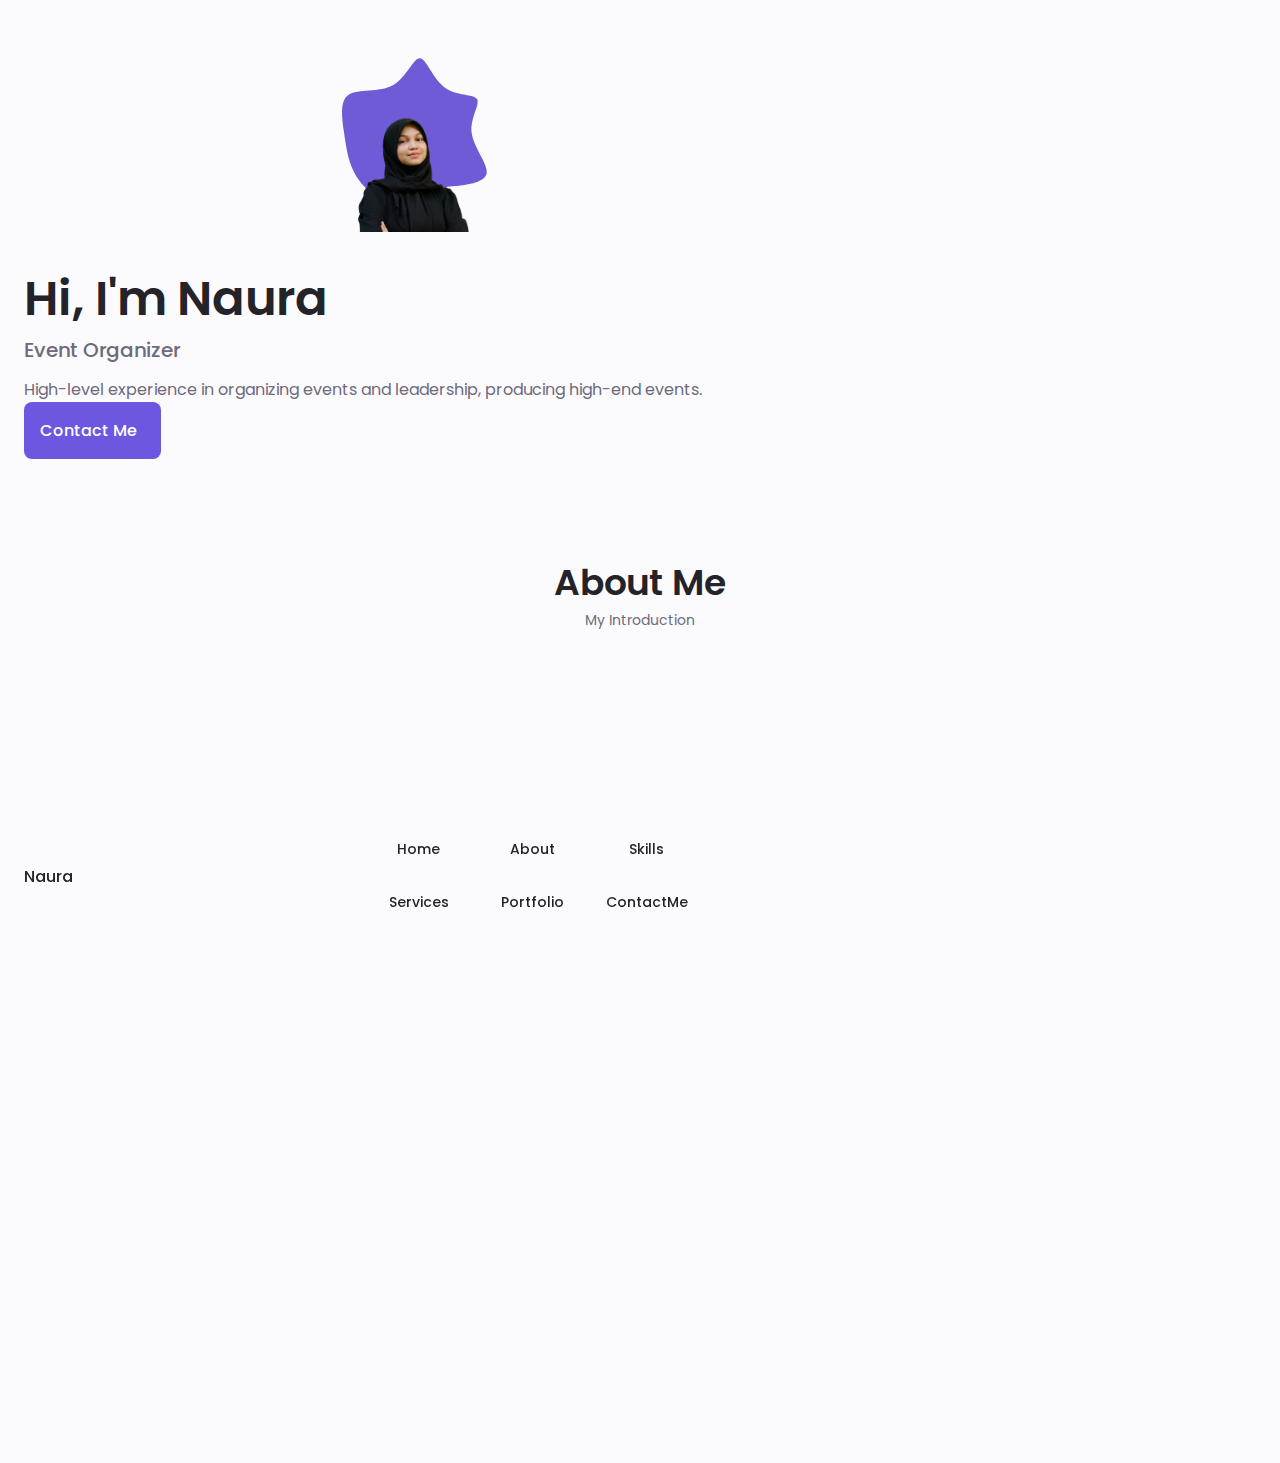
==== index.html @ 46970af8 "gas2" ====
<!DOCTYPE html>
    <html lang="en">
    <head>
        <meta charset="UTF-8">
        <meta name="viewport" content="width=device-width, initial-scale=1.0">

        <!-- ==================== UNICONS ==================== -->
        <link rel="stylesheet" href="https://unicons.iconscout.com/release/v4.0.8/css/line.css">
        
        <!-- ==================== SWIPER CSS ==================== -->
        <link rel="stylesheet" href="css/styles.css">
        
        <!-- ==================== CSS ==================== -->
        <link rel="stylesheet" href="">

        <title>Naura's Portfolio</title>
    </head>
    <body>
        <!-- ==================== HEADER ==================== -->
        <header class="header" id="header">
            <nav class="nav container">
              <a href="#" class="nav__logo">Naura</a>

              <div class="nav__menu" id="nav-menu">
                <ul class="nav__list grid">
                  <li class="nav__item">
                    <a href="#home" class="nav__link">
                      <i class="uil uil-estate nav__icon"></i> Home
                    </a>
                  </li>
                  <li class="nav__item">
                    <a href="#about" class="nav__link">
                      <i class="uil uil-user nav__icon"></i>About
                    </a>
                  </li>
                  <li class="nav__item">
                    <a href="#skills" class="nav__link">
                      <i class="uil uil-file-alt nav__icon"></i> Skills
                    </a>
                  </li>
                  <li class="nav__item">
                    <a href="#services" class="nav__link">
                      <i class="uil uil-briefcase-alt nav__icon"></i> Services
                    </a>
                  </li>
                  <li class="nav__item">
                    <a href="#portfolio" class="nav__link">
                      <i class="uil uil-scenery nav__icon"></i> Portfolio
                    </a>
                  </li>
                  <li class="nav__item">
                    <a href="#contact" class="nav__link">
                      <i class="uil uil-message nav__icon"></i> ContactMe
                    </a>
                  </li>
                </ul>
                <i class="uil uil-times nav__close" id="nav-close"></i>
              </div>

              <div class="nav__btns">
                <div class="nav__toggle" id="nav-toggle">
                  <i class="uil uil-apps"></i>
                </div>
              </div>
            </nav>
        </header>

        <!-- ==================== MAIN ==================== -->
        <main class="main">
            <!-- ==================== HOME ==================== -->
            <section class="home section" id="home">
                <div class="home__container container grid">
                  <div class="home_content grid">
                    <div class="home__social">
                      <a href="https://www.linkedin.com/in/zaizafunnaura/" target="_blank" class="home__social-icon">
                        <i class="uil uil-linkedin"></i>
                      </a>

                      <a href="https://www.instagram.com/zaizafunaura/?hl=en"  target="_blank" class="home__social-icon">
                        <i class="uil uil-instagram"></i>
                      </a>

                      <a href="https://github.com/znaura" target="_blank" class="home__social-icon">
                        <i class="uil uil-github-alt"></i>
                      </a>
                    </div>
                    <div class="home__img">
                      <?xml version="1.0" standalone="no"?>
                      <svg class="home__blob" svg viewBox="0 0 200 200" xmlns="http://www.w3.org/2000/svg">
                        <path fill="#705BD7" d="M24.6,-44.6C36.4,-35.8,53.7,-38.4,57,-32.9C60.4,-27.3,49.8,-13.7,51.7,1.1C53.6,15.8,67.9,31.6,66.7,40.9C65.5,50.1,48.7,52.7,35,54.1C21.3,55.6,10.6,55.9,-1.6,58.7C-13.9,61.5,-27.7,66.7,-39.4,64.1C-51.2,61.5,-60.8,51.1,-66.5,39.1C-72.3,27.1,-74.2,13.5,-76.2,-1.2C-78.2,-15.9,-80.3,-31.7,-71,-37.5C-61.7,-43.3,-40.9,-39.1,-27.1,-46.7C-13.4,-54.4,-6.7,-74,-0.1,-73.7C6.4,-73.4,12.8,-53.3,24.6,-44.6Z" transform="translate(100 100)" />
                        <image class="home__blob-img" x='14' y='-1' xlink:href="img/foto1.png"/>
                      </svg>
                    </div>
                    <div class="home__data">
                      <h1 class="home__title">Hi, I'm Naura</h1>
                      <h3 class="home__subtitle">Event Organizer</h3>
                      <p class="home__description">High-level experience in organizing events and leadership, producing high-end events.</p>
                      <a href="#contact" class="button button--flex">
                        Contact  Me<i class="uil uil-message button__icon"></i>
                      </a>
                    </div>
                  </div>
                  <div class="home__scroll">
                    <a href="#about" class="home__scroll-button button--flex">
                      <i class="uil uil-mouse-alt home__scroll-mouse"></i>
                      <span class="home__scroll-name"> Scroll down</span>
                      <i class="uil uil-arrow-down home__scroll-arrow"></i>
                    </a>
                  </div>
                </div>
            </section>

            <!-- ==================== ABOUT ==================== -->
            <section class="about section" id="about">
                <h2 class="section__title"> About Me</h2>
                <span class="section__subtitle"> My Introduction</span>

                <div class="about__container container grid"></div>
            </section>

            <!-- ==================== SKILLS ==================== -->
            <section class="skills section" id="skills">

            </section>

            <!-- ==================== QUALIFICATION ==================== -->
            <section class="qualification section">

            </section>

            <!-- ==================== SERVICES ==================== -->
            <section class="services section" id="services">
                
            </section>

            <!-- ==================== PORTFOLIO ==================== -->
            <section class="portfolio section" id="portfolio">
                
            </section>

            <!-- ==================== PROJECT IN MIND ==================== -->
            <section class="project section">

            </section>

            <!-- ==================== TESTIMONIAL ==================== -->
            <section class="testimonial section">
                
            </section>

            <!-- ==================== CONTACT ME ==================== -->
            <section class="contact section" id="contact">

            </section>
        </main>

        <!-- ==================== FOOTER ==================== -->
        <footer class="footer">
         
        </footer>
        
        <!-- ==================== SCROLL TOP ==================== -->
        

        <!-- ==================== SWIPER JS ==================== -->
        <script src=""></script>

        <!-- ==================== MAIN JS ==================== -->
        <script src="js/main.js"></script>
    </body>
</html>
---- css/styles.css ----
/*==================== GOOGLE FONTS ====================*/
@import url("https://fonts.googleapis.com/css2?family=Poppins:wght@400;500;600&display=swap");

/*==================== VARIABLES CSS ====================*/
:root {
    --header-height: 3rem;

    /*========== Colors ==========*/
    /* Change favorite color */
    --hue-color: 250; /*Purple 250 - Green 142 - Blue 230 - Pink 340*/

    /* HSL color mode */
    --first-color: hsl(var(--hue-color), 69%, 61%);
    --first-color-second: hsl(var(--hue-color), 69%, 61%);
    --first-color-alt: hsl(var(--hue-color), 57%, 53%);
    --first-color-lighter: hsl(var(--hue-color), 92%, 85%);
    --title-color: hsl(var(--hue-color), 8%, 15%);
    --text-color: hsl(var(--hue-color), 8%, 45%);
    --text-color-light: hsl(var(--hue-color), 8%, 65%);
    --input-color: hsl(var(--hue-color), 70%, 96%);
    --body-color: hsl(var(--hue-color), 60%, 99%);
    --container-color: #fff;
    --scroll-bar-color: hsl(var(--hue-color), 12%, 90%);
    --scroll-thumb-color: hsl(var(--hue-color), 12%, 80%);

    /*========== Font and typography ==========*/
    --body-font: 'Poppins', sans-serif;

    /* .5rem = 8px, 1rem = 16px, 1.5rem = 24px ... */
    --big-font-size: 2rem;
    --h1-font-size: 1.5rem;
    --h2-font-size: 1.25rem;
    --h3-font-size: 1.125rem;
    --normal-font-size: .938rem;
    --small-font-size: .813rem;
    --smaller-font-size: .75rem;

    /*========== Font weight ==========*/
    --font-medium: 500;
    --font-semi-bold: 600;

    /*========== Margenes Bottom ==========*/
    /* .25rem = 4px, .5rem = 8px, .75rem = 12px ... */
    --mb-0-25: .25rem;
    --mb-0-5: .5rem;
    --mb-0-75: .75rem;
    --mb-1: 1rem;
    --mb-1-5: 1.5rem;
    --mb-2: 2rem;
    --mb-2-5: 2.5rem;
    --mb-3: 3rem;

    /*========== z index ==========*/
    --z-tooltip: 10;
    --z-fixed: 100;
    --z-modal: 1000;
}

/* Font size for large devices */
@media screen and (min-width: 968px) {
    :root {
        --big-font-size: 3rem;
        --h1-font-size: 2.25rem;
        --h2-font-size: 1.5rem;
        --h3-font-size: 1.25rem;
        --normal-font-size: 1rem;
        --small-font-size: .875rem;
        --smaller-font-size: .813rem;
    }
}

/*========== Variables Dark theme ==========*/


/*========== Button Dark/Light ==========*/


/*==================== BASE ====================*/
* {
  box-sizing: border-box;
  padding: 0;
  margin: 0;
}

html {
  scroll-behavior: smooth;
}

body {
  margin: 0 0 var(--header-height) 0;
  font-family: var(--body-font);
  font-size: var(--normal-font-size);
  background-color: var(--body-color);
  color: var(--text-color);
}

h1, h2, h3, h4 {
  color: var(--title-color);
  font-weight: var(--font-semi-bold);
}

ul {
  list-style: none;
}

a {
  text-decoration: none;
}

img {
  max-width: 100%;
  height: auto;
}

/*==================== REUSABLE CSS CLASSES ====================*/
.section {
  padding: 2rem 0 4rem;
}

.section__title {
  font-size: var(--h1-font-size);
}

.section__subtitle {
  display: block;
  font-size: var(--small-font-size);
  margin-bottom: var(--mb-3);
}

.section__title, 
.section__subtitle {
  text-align: center;
}

/*==================== LAYOUT ====================*/
.container {
  max-width: 768px;
  margin-left: var(--mb-1-5);
  margin-right: var(--mb-1-5);
}

.grid {
  display: grid;
  gap: 1.5rem;
}

.header {
  width: 100%;
  position: fixed;
  bottom: 0;
  left: 0;
  z-index: var(--z-fixed);
  background-color: var(--body-color);
}

/*==================== NAV ====================*/
.nav{
    max-width: 968px;
    height: var(--header-height);
    display: flex;
    justify-content: space-between;
    align-items: center;
}

.nav__logo,
.nav__toggle{
    color: var(--title-color);
    font-weight: var(--font-medium);
}

.nav__logo:hover{
    color: var(--first-color);
}

.nav__toggle{
    font-size: 1.1rem;
    cursor: pointer
}

.nav__toggle:hover{
    color: var(--first-color);
}

@media screen and (max-width: 767px) {
    .nav__menu{
        position: fixed;
        bottom: -100%;
        left: 0;
        width: 100%;
        background-color: var(--body-color);
        padding: 2rem 1.5rem 4rem;
        box-shadow: 0 -1px 4px rgba(0,0,0,.15);
        border-radius: 1.5rem 1.5rem 0 0;
        transition: .3s;
    }
}

.nav__list{
    grid-template-columns: repeat(3,1fr);
    gap: 2rem;
}

.nav__link{
    display: flex;
    flex-direction: column;
    align-items: center;
    font-size: var(--small-font-size);
    color: var(--title-color);
    font-weight: var(--font-medium);
}

.nav__link:hover{
    color:var(--first-color);
}

.nav__icon{
    font-size: 1.2rem;
}

.nav__close{
    position: absolute;
    right: 1.3rem;
    bottom: .5rem;
    font-size: 1.5rem;
    cursor: pointer;
    color: var(--first-color);
}

.nav__close:hover{
    color: var(--first-color-alt);
}

/* show menu */
.show-menu{
    bottom: 0;
}

/* Active link */


/* Change background header */


/*==================== HOME ====================*/
.home__container{
    gap: 1rem;
}

.home__content{
    grid-template-columns: .5fr 3fr;
    padding-top: 3.5rem;
    align-items: center;
}

.home__social{
    display: grid;
    grid-template-columns: max-content;
    row-gap: 1rem ;
}

.home__social:hover{
    color: var(--first-color-alt);
}

.home__blob{
    width: 200px;
    fill: var(--first-color);
}

.home__blob-img{
    width: 170px;
}

.home__data{
    grid-column: 1/3;
}

.home__title{
    font-size: var(--big-font-size);
}

.home__subtitle{
    font-size: var(--h3-font-size);
    color: var(--text-color);
    font-weight: var(--font-medium);
    margin-bottom: var(--mb-0-75);
}

.home_descriprion{
    margin-bottom:var(--mb-2)
}

.home__scroll{
    display: none;
}

.home__scroll-button{
    color: var(--first-color);
    transition: .3s;
}

.home__scroll-button:hover{
    transform: translateY(0.25rem);
}

.home__scroll-mouse{
    font-size: 2rem;
}

.home__scroll-name{
    font-size: var(--small-font-size);
    color: var(--title-color);
    font-weight: var(--font-medium);
    margin-right: var(--mb-0-25);
}

.home_scroll-arrow{
    font-size: 1.25rem;
}

/*==================== BUTTONS ====================*/
.button{
    display: inline-block;
    background-color: var(--first-color);
    color:#fff;
    padding: 1rem;
    border-radius: .5rem;
    font-weight: var(--font-medium);
}

.button:hover{
    background-color: var(--first-color-alt);
}

.button__icon{
    font-size: 1.25rem;
    margin-left: var(--mb-0-5);
    transition: 3s;
}

.button--flex{
    display: inline-flex;
    align-items: center;
}

/*==================== ABOUT ====================*/


/*==================== SKILLS ====================*/


/*==================== QUALIFICATION ====================*/


/*==================== SERVICES ====================*/


/* Active Modal */


/*==================== PORTFOLIO ====================*/


/*==================== PROJECT IN MIND ====================*/


/*==================== TESTIMONIAL ====================*/


/*==================== CONTACT ME ====================*/


/*==================== FOOTER ====================*/


/*========== SCROLL UP ==========*/


/* Show scroll */


/*========== SCROLL BAR ==========*/


/*==================== MEDIA QUERIES ====================*/
/* For small devices */


/* For medium devices */


/* For large devices */
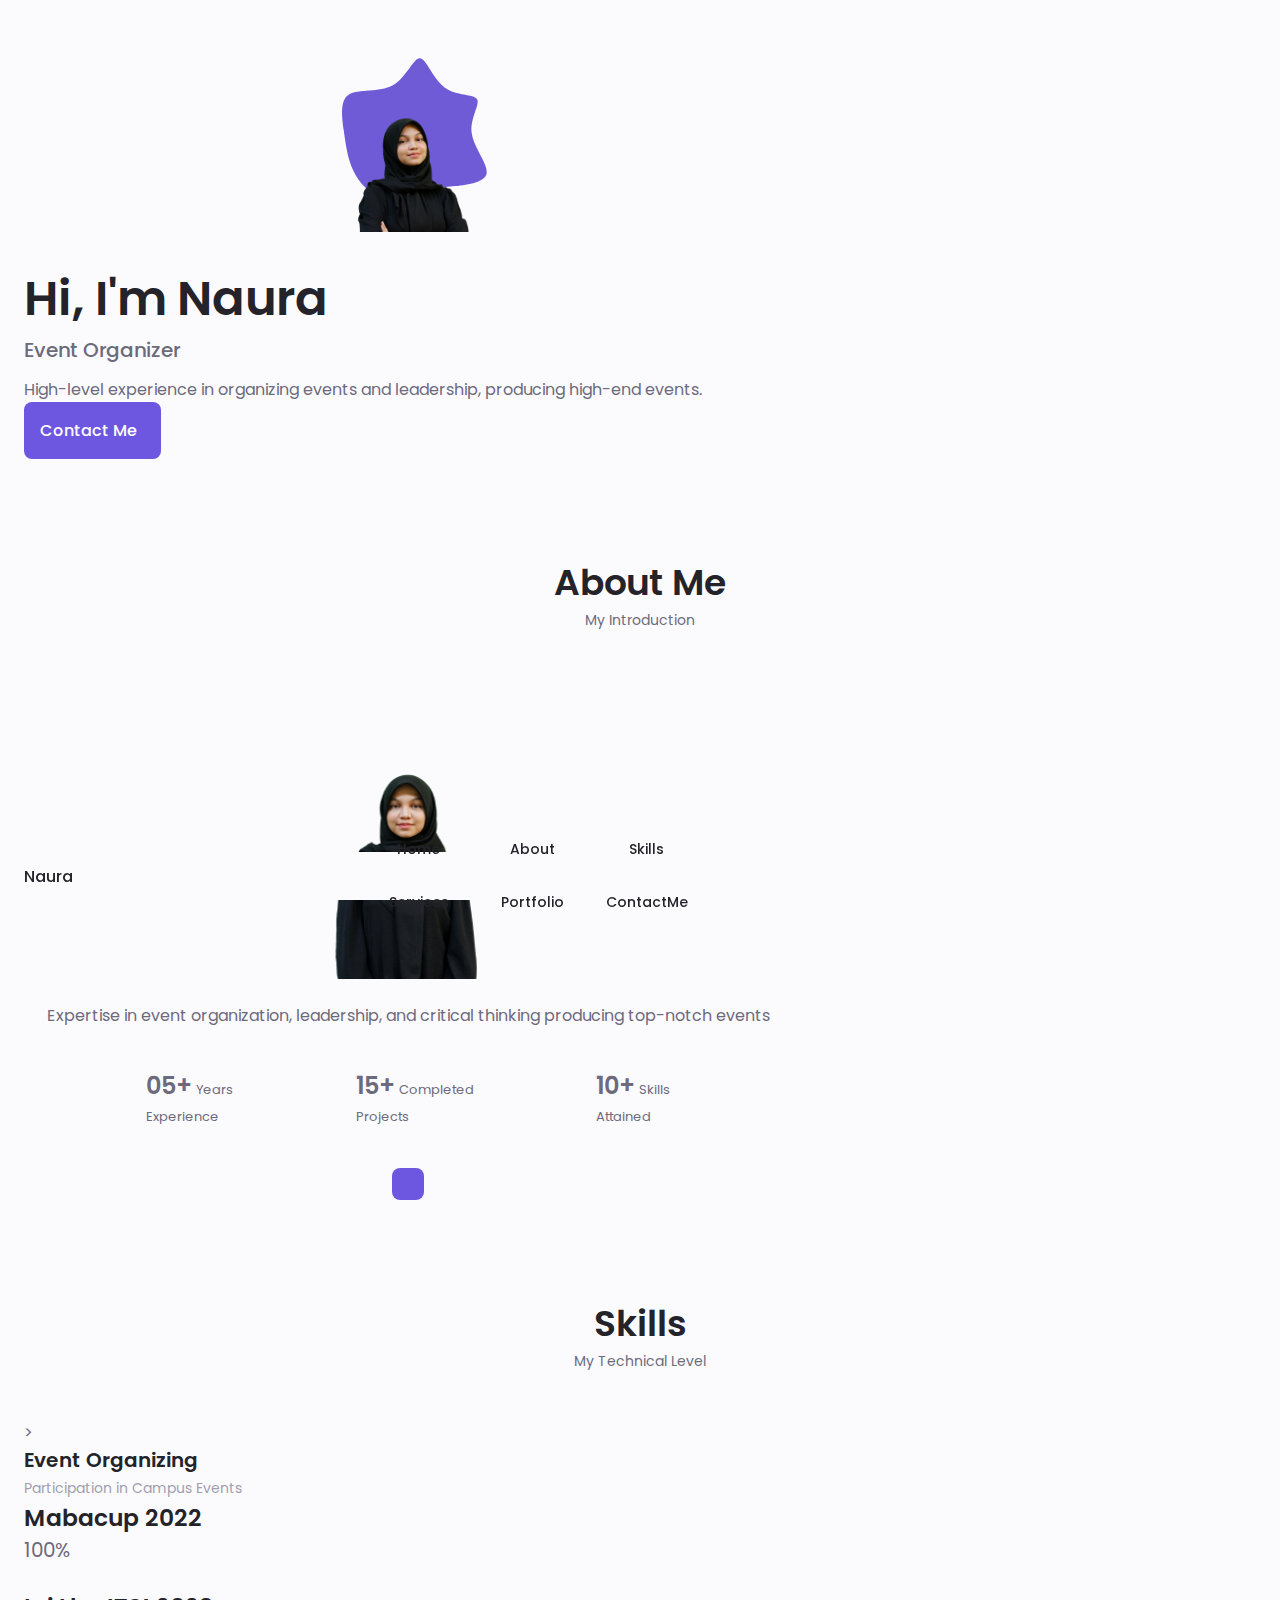
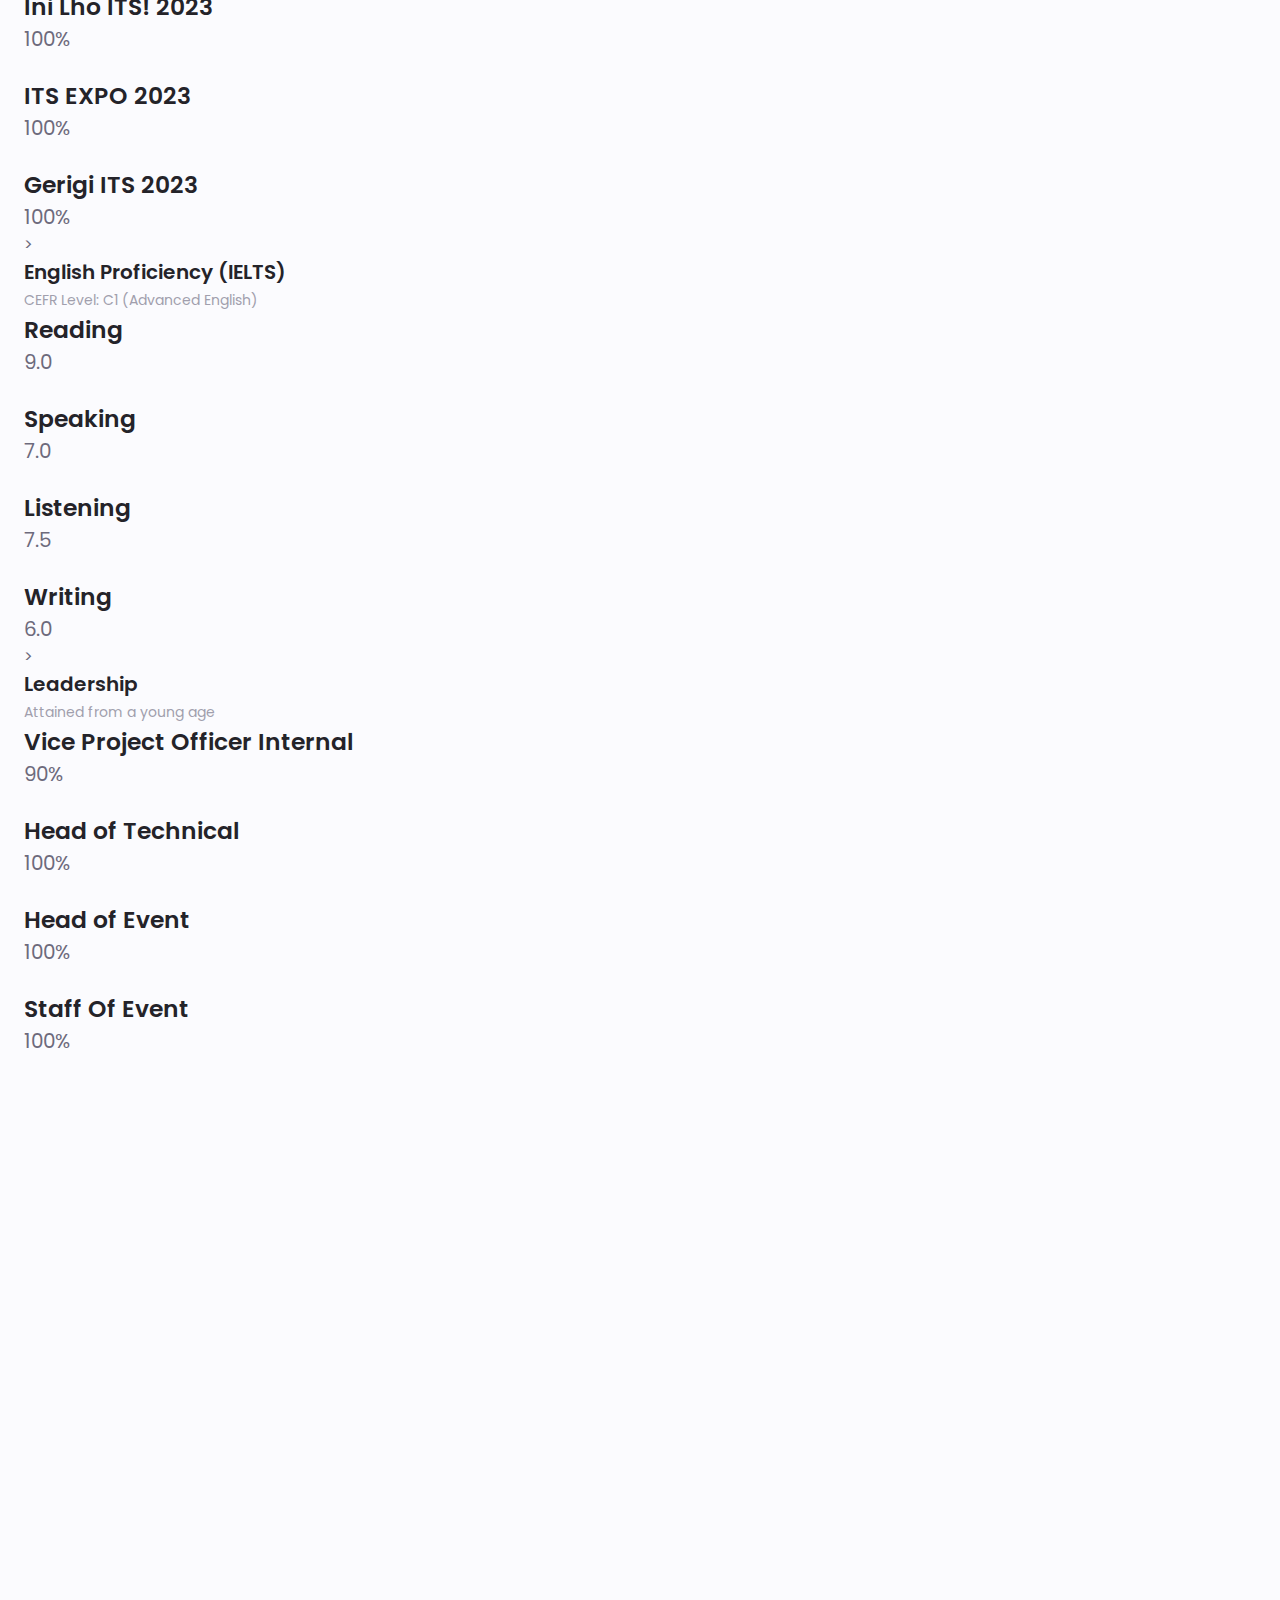
==== commit c4487dd1: "gass3" ====
--- a/index.html
+++ b/index.html
@@ -115,14 +115,173 @@
                 <h2 class="section__title"> About Me</h2>
                 <span class="section__subtitle"> My Introduction</span>
 
-                <div class="about__container container grid"></div>
-            </section>
-
+                <div class="about__container container grid">
+                  <img src="img/foto2.png" alt="" class="about__img">
+
+                  <div class="about__data">
+                    <p class="about__description">Expertise in event organization, leadership, and critical thinking producing top-notch events</p>
+
+                    <div class="about__info">
+                      <div>
+                        <span class="about__info-title">05+</span>
+                        <span class="about__info-name">Years <br> Experience </span>
+                      </div>
+                      <div>
+                        <span class="about__info-title">15+</span>
+                        <span class="about__info-name">Completed <br> Projects </span>
+                      </div>
+                      <div>
+                        <span class="about__info-title">10+</span>
+                        <span class="about__info-name">Skills <br> Attained </span>
+                      </div>
+                    </div>
+                    <div class="about__buttons ">
+                      <a download="" href="pdf/cv.pdf" class="button button--flex">
+                        <i class="uil uil-download-alt"></i>
+                      </a>
+                    </div>
+                  </div>
+                </div>
+            </section>
             <!-- ==================== SKILLS ==================== -->
             <section class="skills section" id="skills">
-
-            </section>
-
+              <h2 class="section__title">Skills</h2>
+              <span class="section__subtitle">My Technical Level</span>
+
+              <div class="skills_container container grid">
+                <div>
+                  <!--skil 1-->>
+                  <div class="skills_content">
+                    <div class="Skills__header">
+                      <i class="uil uil-brackets-curly skills__icon"></i>
+
+                      <div>
+                        <h1 class="skills__title">Event Organizing</h1>
+                        <span class="skills__subtitle">Participation in Campus Events</span>
+                      </div>
+
+                      <i class="uil uil-angle-down skills__arrow"></i>
+                    </div>
+
+                    <div class="skills__list grid">
+                      <div class="skills__data">
+                        <div class="skills__title">
+                          <h3 class="skills__name">Mabacup 2022</h3>
+                          <span class="skills__number">100%</span>
+                        </div>
+                      </div>
+
+                      <div class="skills__data">
+                        <div class="skills__title">
+                          <h3 class="skills__name">Ini Lho ITS! 2023</h3>
+                          <span class="skills__number">100%</span>
+                        </div>
+                      </div>
+
+                      <div class="skills__data">
+                        <div class="skills__title">
+                          <h3 class="skills__name">ITS EXPO 2023</h3>
+                          <span class="skills__number">100%</span>
+                        </div>
+                      </div>
+
+                      <div class="skills__data">
+                        <div class="skills__title">
+                          <h3 class="skills__name">Gerigi ITS 2023</h3>
+                          <span class="skills__number">100%</span>
+                        </div>
+                      </div>
+                    </div>
+                  </div>
+                  <!--skil 2-->>
+                  <div class="skills_content">
+                    <div class="Skills__header">
+                      <i class="uil uil-english-to-chinese"></i>
+
+                      <div>
+                        <h1 class="skills__title">English Proficiency (IELTS)</h1>
+                        <span class="skills__subtitle">CEFR Level: C1 (Advanced English)</span>
+                      </div>
+
+                      <i class="uil uil-angle-down skills__arrow"></i>
+                    </div>
+
+                    <div class="skills__list grid">
+                      <div class="skills__data">
+                        <div class="skills__title">
+                          <h3 class="skills__name">Reading</h3>
+                          <span class="skills__number">9.0</span>
+                        </div>
+                      </div>
+
+                      <div class="skills__data">
+                        <div class="skills__title">
+                          <h3 class="skills__name">Speaking</h3>
+                          <span class="skills__number">7.0</span>
+                        </div>
+                      </div>
+
+                      <div class="skills__data">
+                        <div class="skills__title">
+                          <h3 class="skills__name">Listening</h3>
+                          <span class="skills__number">7.5</span>
+                        </div>
+                      </div>
+
+                      <div class="skills__data">
+                        <div class="skills__title">
+                          <h3 class="skills__name">Writing</h3>
+                          <span class="skills__number">6.0</span>
+                        </div>
+                      </div>
+                    </div>
+                  </div>
+                  <!--skil 3-->>
+                  <div class="skills_content">
+                    <div class="Skills__header">
+                      <i class="uil uil-user-nurse"></i>
+
+                      <div>
+                        <h1 class="skills__title">Leadership</h1>
+                        <span class="skills__subtitle">Attained from a young age</span>
+                      </div>
+
+                      <i class="uil uil-angle-down skills__arrow"></i>
+                    </div>
+
+                    <div class="skills__list grid">
+                      <div class="skills__data">
+                        <div class="skills__title">
+                          <h3 class="skills__name">Vice Project Officer Internal</h3>
+                          <span class="skills__number">90%</span>
+                        </div>
+                      </div>
+
+                      <div class="skills__data">
+                        <div class="skills__title">
+                          <h3 class="skills__name">Head of Technical</h3>
+                          <span class="skills__number">100%</span>
+                        </div>
+                      </div>
+
+                      <div class="skills__data">
+                        <div class="skills__title">
+                          <h3 class="skills__name">Head of  Event</h3>
+                          <span class="skills__number">100%</span>
+                        </div>
+                      </div>
+
+                      <div class="skills__data">
+                        <div class="skills__title">
+                          <h3 class="skills__name">Staff Of Event</h3>
+                          <span class="skills__number">100%</span>
+                        </div>
+                      </div>
+                    </div>
+                  </div>
+                </div>
+              </div>
+            </section>
             <!-- ==================== QUALIFICATION ==================== -->
             <section class="qualification section">
 
--- a/css/styles.css
+++ b/css/styles.css
@@ -342,12 +342,75 @@
     display: inline-flex;
     align-items: center;
 }
-
 /*==================== ABOUT ====================*/
-
+.about__img{
+    width: 200px;
+    border-radius: .5rem;
+    justify-self: center;
+    align-self: center;
+}
+
+.about__description{
+    text-align: center;
+    margin-bottom: var(--mb-2-5)
+}
+
+.about__info{
+    display: flex;
+    justify-content: space-evenly;
+    margin-bottom: var(--mb-2-5);
+}
+
+.about__info-title{
+    font-size: var(--h2-font-size);
+    font-weight: var(--font-semi-bold);
+}
+
+.about__info-name{
+    font-size: var(--smaller-font-size);
+}
+
+.about__info-title,
+.about__info-name{
+    display: blok;
+    text-align: center;
+}
+
+.about__buttons{
+    display: flex;
+    justify-content: center;
+}
 
 /*==================== SKILLS ====================*/
-
+.skills__container{
+    row-gap: 0;
+}
+
+.skills__header{
+    display: flex;
+    align-items: center;
+    margin-bottom: var(--mb-2-5);
+    cursor: pointer;
+}
+
+.skills__icon,
+.skills__arrow{
+    font-size: 2rem;
+    color: var(--first-color);
+}
+
+.skills_icon{
+    margin-right: var(--mb-0-75);
+}
+
+.skills__title{
+    font-size: var(--h3-font-size);
+}
+
+.skills__subtitle{
+    font-size: var(--small-font-size);
+    color: var(--text-color-light);
+}
 
 /*==================== QUALIFICATION ====================*/
 
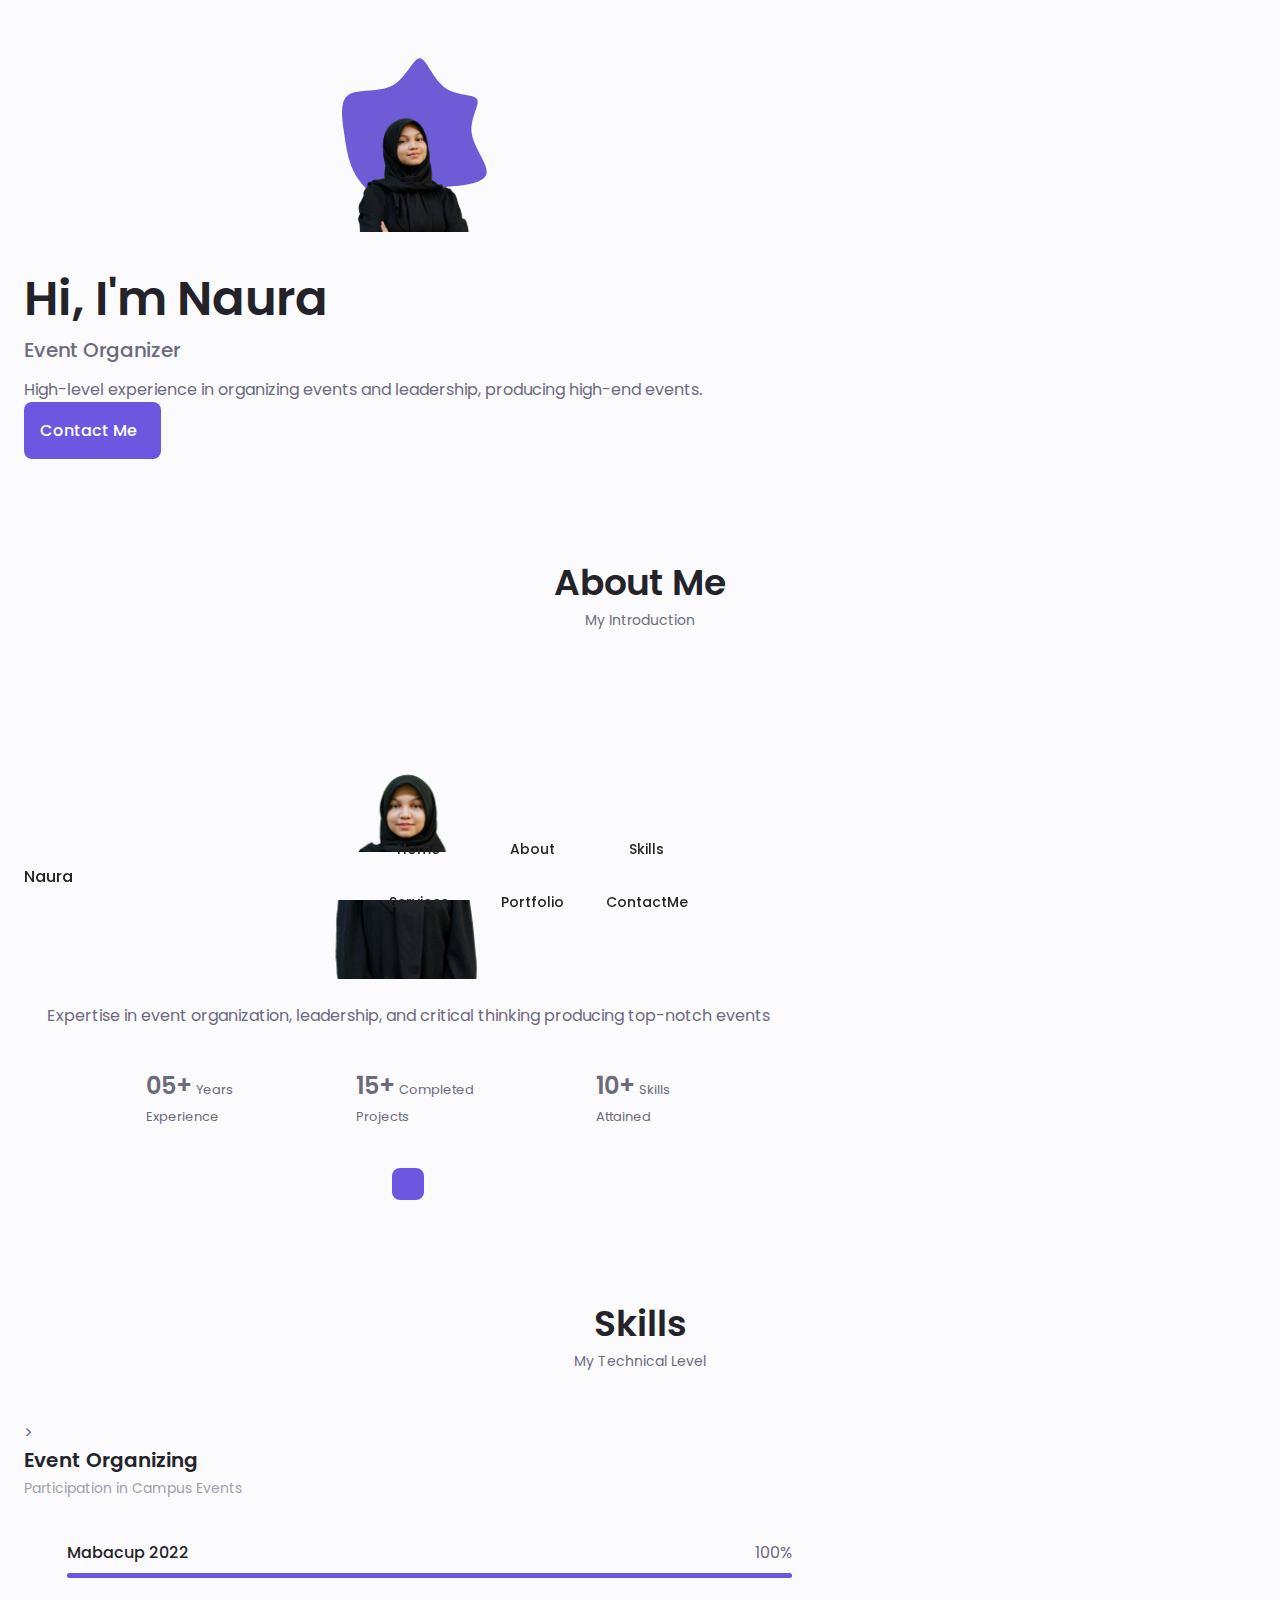
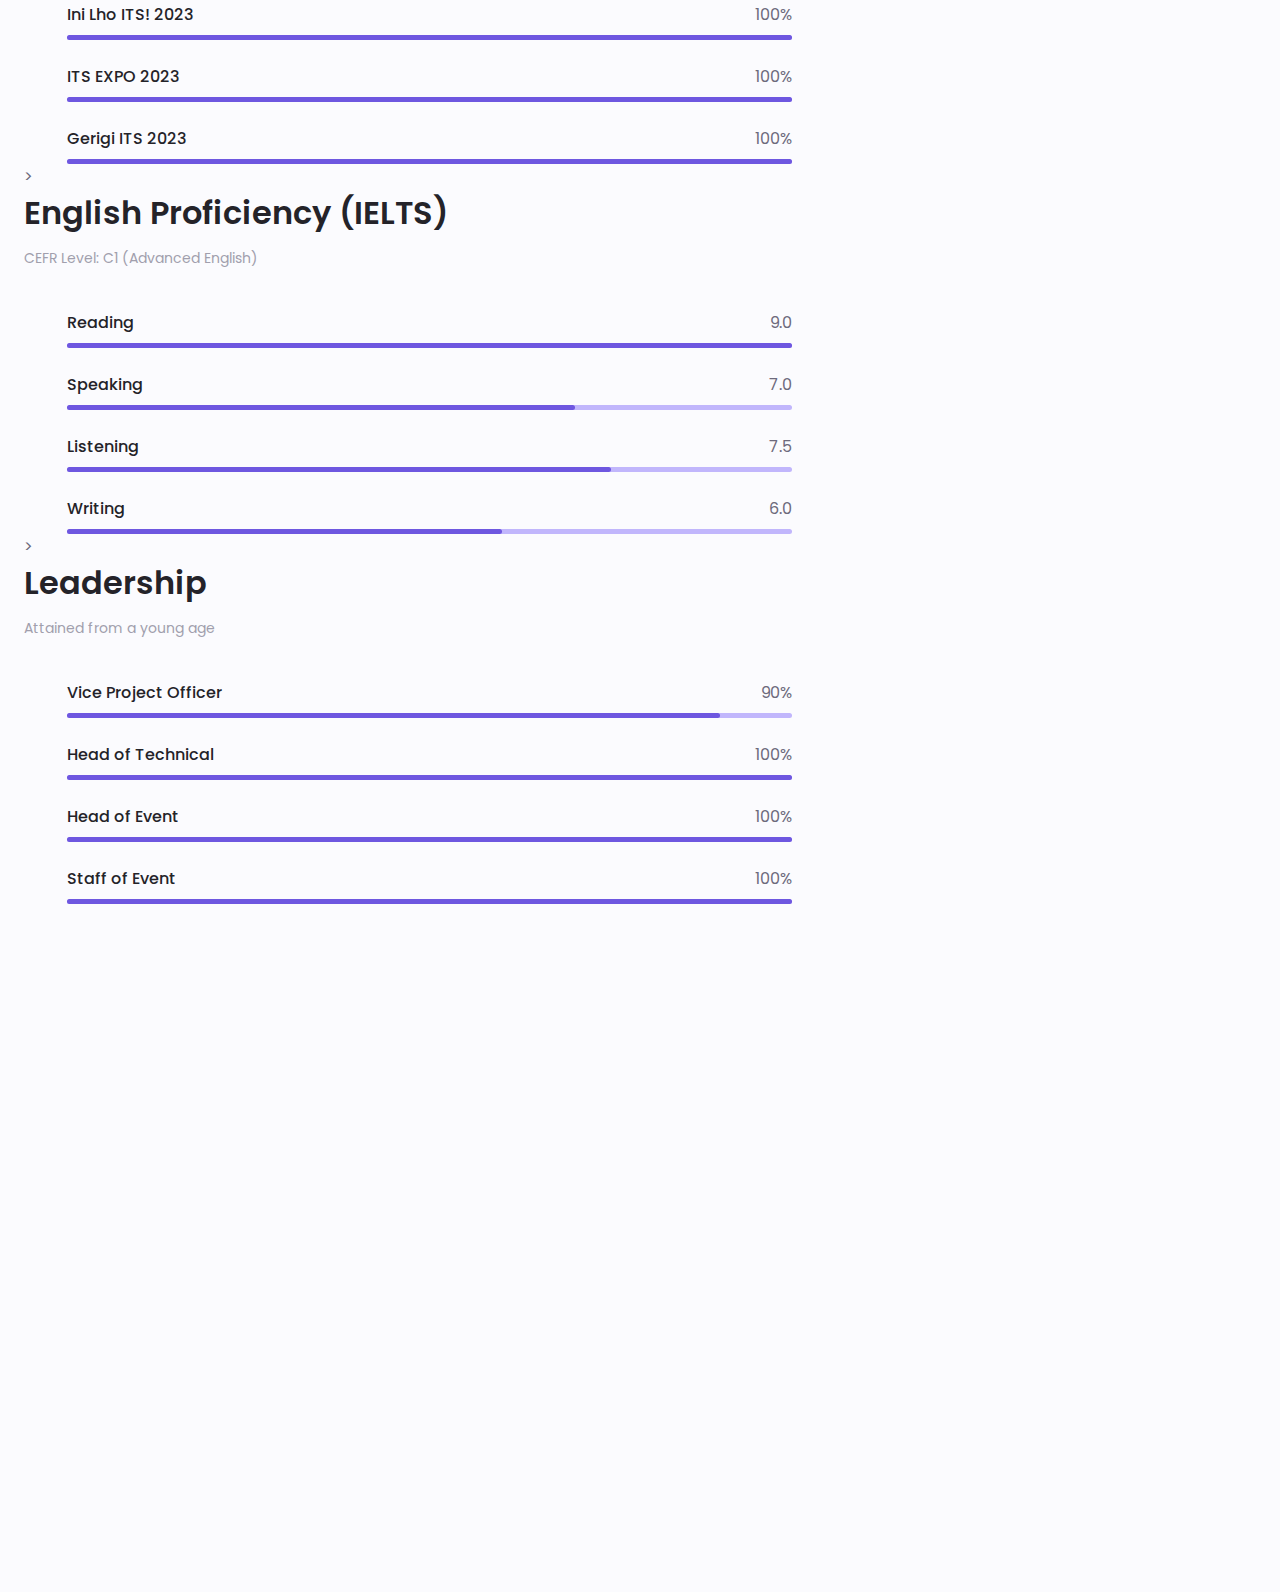
==== commit b7a7733b: "gas4" ====
--- a/index.html
+++ b/index.html
@@ -152,7 +152,7 @@
                 <div>
                   <!--skil 1-->>
                   <div class="skills_content">
-                    <div class="Skills__header">
+                    <div class="skills__header">
                       <i class="uil uil-brackets-curly skills__icon"></i>
 
                       <div>
@@ -165,41 +165,53 @@
 
                     <div class="skills__list grid">
                       <div class="skills__data">
-                        <div class="skills__title">
+                        <div class="skills__titles">
                           <h3 class="skills__name">Mabacup 2022</h3>
                           <span class="skills__number">100%</span>
                         </div>
-                      </div>
-
-                      <div class="skills__data">
-                        <div class="skills__title">
+                        <div class="skills__bar">
+                          <span class="skills__percentage skills__mabacup" ></span>
+                        </div>
+                      </div>
+
+                      <div class="skills__data">
+                        <div class="skills__titles">
                           <h3 class="skills__name">Ini Lho ITS! 2023</h3>
                           <span class="skills__number">100%</span>
                         </div>
-                      </div>
-
-                      <div class="skills__data">
-                        <div class="skills__title">
+                        <div class="skills__bar">
+                          <span class="skills__percentage skills__ilits" ></span>
+                        </div>
+                      </div>
+
+                      <div class="skills__data">
+                        <div class="skills__titles">
                           <h3 class="skills__name">ITS EXPO 2023</h3>
                           <span class="skills__number">100%</span>
                         </div>
-                      </div>
-
-                      <div class="skills__data">
-                        <div class="skills__title">
+                        <div class="skills__bar">
+                          <span class="skills__percentage skills__expo" ></span>
+                        </div>
+                      </div>
+
+                      <div class="skills__data">
+                        <div class="skills__titles">
                           <h3 class="skills__name">Gerigi ITS 2023</h3>
                           <span class="skills__number">100%</span>
+                        </div>
+                        <div class="skills__bar">
+                          <span class="skills__percentage skills__gerigi" ></span>
                         </div>
                       </div>
                     </div>
                   </div>
                   <!--skil 2-->>
                   <div class="skills_content">
-                    <div class="Skills__header">
-                      <i class="uil uil-english-to-chinese"></i>
-
-                      <div>
-                        <h1 class="skills__title">English Proficiency (IELTS)</h1>
+                    <div class="skills__header">
+                      <i class="uil uil-english-to-chinese skills__icon"></i>
+
+                      <div>
+                        <h1 class="skills__titles">English Proficiency (IELTS)</h1>
                         <span class="skills__subtitle">CEFR Level: C1 (Advanced English)</span>
                       </div>
 
@@ -208,41 +220,53 @@
 
                     <div class="skills__list grid">
                       <div class="skills__data">
-                        <div class="skills__title">
+                        <div class="skills__titles">
                           <h3 class="skills__name">Reading</h3>
                           <span class="skills__number">9.0</span>
                         </div>
-                      </div>
-
-                      <div class="skills__data">
-                        <div class="skills__title">
+                        <div class="skills__bar">
+                          <span class="skills__percentage skills__reading" ></span>
+                        </div>
+                      </div>
+
+                      <div class="skills__data">
+                        <div class="skills__titles">
                           <h3 class="skills__name">Speaking</h3>
                           <span class="skills__number">7.0</span>
                         </div>
-                      </div>
-
-                      <div class="skills__data">
-                        <div class="skills__title">
+                        <div class="skills__bar">
+                          <span class="skills__percentage skills__speaking" ></span>
+                        </div>
+                      </div>
+
+                      <div class="skills__data">
+                        <div class="skills__titles">
                           <h3 class="skills__name">Listening</h3>
                           <span class="skills__number">7.5</span>
                         </div>
-                      </div>
-
-                      <div class="skills__data">
-                        <div class="skills__title">
+                        <div class="skills__bar">
+                          <span class="skills__percentage skills__listenning" ></span>
+                        </div>
+                      </div>
+
+                      <div class="skills__data">
+                        <div class="skills__titles">
                           <h3 class="skills__name">Writing</h3>
                           <span class="skills__number">6.0</span>
                         </div>
+                        <div class="skills__bar">
+                          <span class="skills__percentage skills__writing" ></span>
+                        </div>
                       </div>
                     </div>
                   </div>
                   <!--skil 3-->>
                   <div class="skills_content">
-                    <div class="Skills__header">
-                      <i class="uil uil-user-nurse"></i>
-
-                      <div>
-                        <h1 class="skills__title">Leadership</h1>
+                    <div class="skills__header">
+                      <i class="uil uil-user-nurse skills__icon"></i>
+
+                      <div>
+                        <h1 class="skills__titles">Leadership</h1>
                         <span class="skills__subtitle">Attained from a young age</span>
                       </div>
 
@@ -251,30 +275,39 @@
 
                     <div class="skills__list grid">
                       <div class="skills__data">
-                        <div class="skills__title">
-                          <h3 class="skills__name">Vice Project Officer Internal</h3>
+                        <div class="skills__titles">
+                          <h3 class="skills__name">Vice Project Officer</h3>
                           <span class="skills__number">90%</span>
                         </div>
-                      </div>
-
-                      <div class="skills__data">
-                        <div class="skills__title">
+                        <div class="skills__bar">
+                          <span class="skills__percentage skills__vpo" ></span>
+                        </div>
+                      </div>
+                      <div class="skills__data">
+                        <div class="skills__titles">
                           <h3 class="skills__name">Head of Technical</h3>
                           <span class="skills__number">100%</span>
                         </div>
-                      </div>
-
-                      <div class="skills__data">
-                        <div class="skills__title">
-                          <h3 class="skills__name">Head of  Event</h3>
-                          <span class="skills__number">100%</span>
-                        </div>
-                      </div>
-
-                      <div class="skills__data">
-                        <div class="skills__title">
-                          <h3 class="skills__name">Staff Of Event</h3>
-                          <span class="skills__number">100%</span>
+                        <div class="skills__bar">
+                          <span class="skills__percentage skills__head1" ></span>
+                        </div>
+                      </div>
+                      <div class="skills__data">
+                        <div class="skills__titles">
+                          <h3 class="skills__name">Head of Event</h3>
+                          <span class="skills__number">100%</span>
+                        </div>
+                        <div class="skills__bar">
+                          <span class="skills__percentage skills__head2" ></span>
+                        </div>
+                      </div>
+                      <div class="skills__data">
+                        <div class="skills__titles">
+                          <h3 class="skills__name">Staff of Event</h3>
+                          <span class="skills__number">100%</span>
+                        </div>
+                        <div class="skills__bar">
+                          <span class="skills__percentage skills__staff" ></span>
                         </div>
                       </div>
                     </div>
--- a/css/styles.css
+++ b/css/styles.css
@@ -412,6 +412,92 @@
     color: var(--text-color-light);
 }
 
+.skills__arrow{
+    margin-left: auto;
+}
+
+.skills__list{
+    row-gap: 1.5rem;
+    padding-left: 2.7rem;
+}
+
+.skills__titles{
+    display: flex;
+    justify-content: space-between;
+    margin-bottom: var(--mb-0-5);
+}
+
+.skills__name{
+    font-size: var(--normal-font-size);
+    font-weight: var(--font-medium);
+}
+
+.skills__bar,
+.skills__percentage{
+    height:5px;
+    border-radius: .25rem;
+}
+
+.skills__bar{
+    background-color: var(--first-color-lighter);
+}
+
+.skills__percentage{
+    display: block;
+    background-color:var(--first-color);
+}
+
+.skills__mabacup{
+    width: 100%;
+}
+
+.skills__mabacup{
+    width: 100%;
+}
+
+.skills__ilits{
+    width: 100%;
+}
+
+.skills__expo{
+    width: 100%;
+}
+
+.skills__gerigi{
+    width: 100%;
+}
+
+.skills_reading{
+    width: 90%;
+}
+
+.skills__speaking{
+    width: 70%;
+}
+
+.skills__listenning{
+    width: 75%;
+}
+
+.skills__writing{
+    width: 60%;
+}
+
+.skills__vpo{
+    width: 90%;
+}
+
+.skills__head1{
+    width: 100%;
+}
+
+.skills__head2{
+    width: 100%;
+}
+
+.skills__staff{
+    width: 100%;
+}
 /*==================== QUALIFICATION ====================*/
 
 
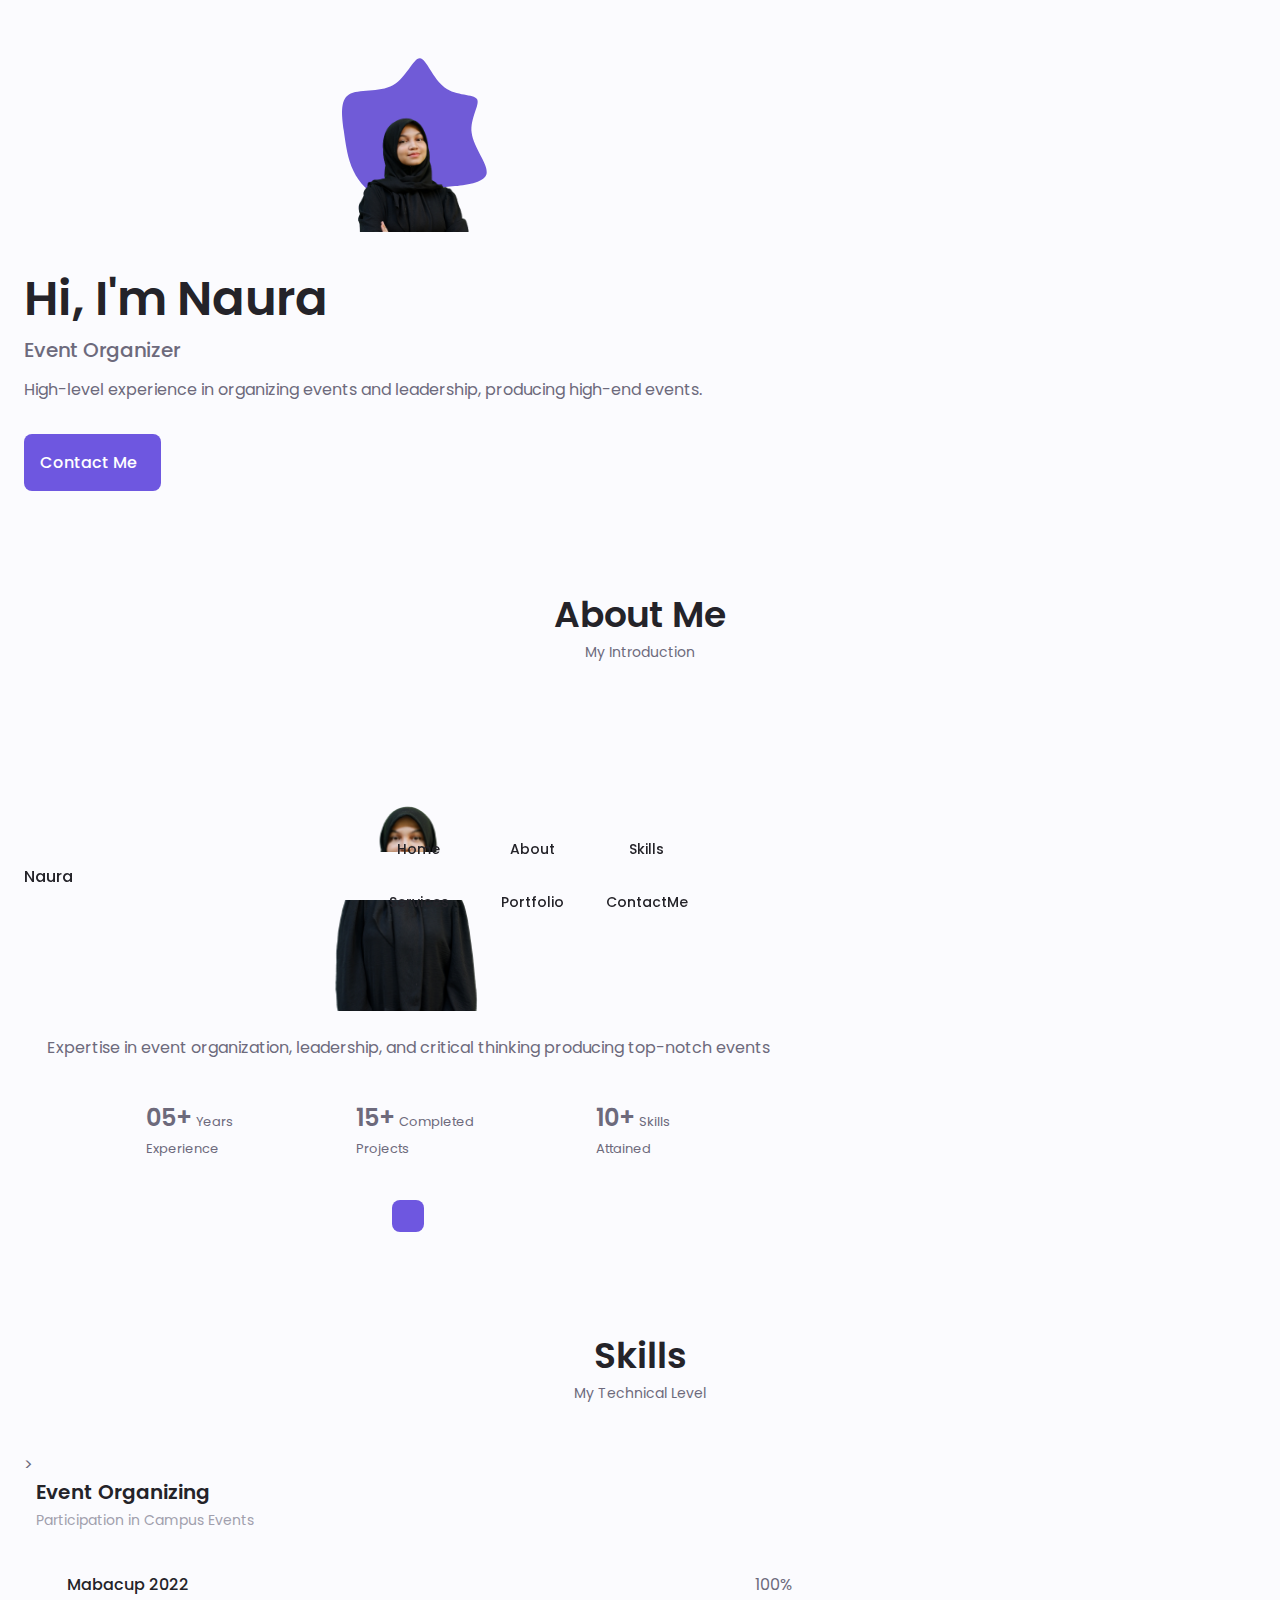
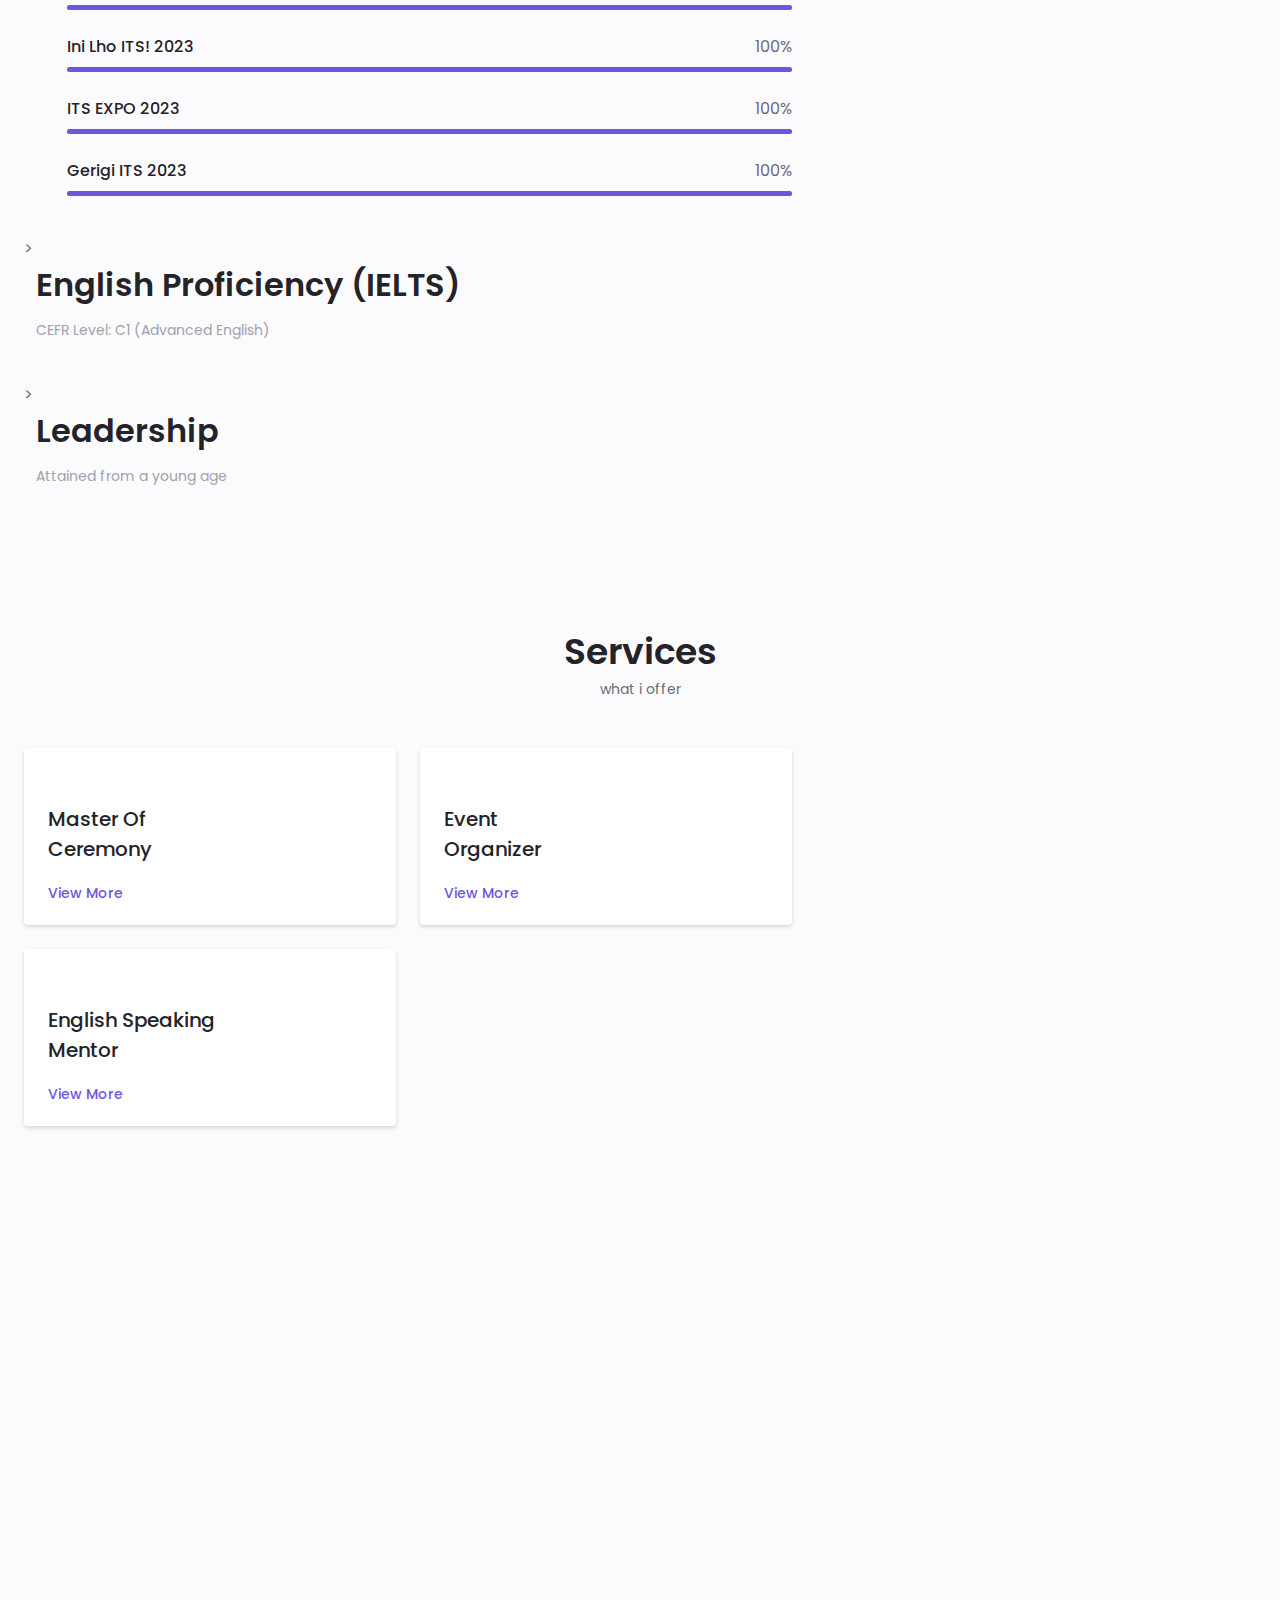
==== commit 2d51cd95: "gas tros" ====
--- a/index.html
+++ b/index.html
@@ -148,10 +148,10 @@
               <h2 class="section__title">Skills</h2>
               <span class="section__subtitle">My Technical Level</span>
 
-              <div class="skills_container container grid">
+              <div class="skills__container container grid">
                 <div>
                   <!--skil 1-->>
-                  <div class="skills_content">
+                  <div class="skills__content skills__open">
                     <div class="skills__header">
                       <i class="uil uil-brackets-curly skills__icon"></i>
 
@@ -206,7 +206,7 @@
                     </div>
                   </div>
                   <!--skil 2-->>
-                  <div class="skills_content">
+                  <div class="skills__content skills__close">
                     <div class="skills__header">
                       <i class="uil uil-english-to-chinese skills__icon"></i>
 
@@ -261,7 +261,7 @@
                     </div>
                   </div>
                   <!--skil 3-->>
-                  <div class="skills_content">
+                  <div class="skills__content skills__close">
                     <div class="skills__header">
                       <i class="uil uil-user-nurse skills__icon"></i>
 
@@ -315,14 +315,137 @@
                 </div>
               </div>
             </section>
-            <!-- ==================== QUALIFICATION ==================== -->
-            <section class="qualification section">
-
-            </section>
-
+           
             <!-- ==================== SERVICES ==================== -->
             <section class="services section" id="services">
-                
+                <h2 class="section__title"> Services </h2>
+                <span class="section__subtitle"> what i offer</span>
+
+                <div class="services__container container grid"> 
+                  <!--servis 1-->
+                  <div class="services__content">
+                    <div>
+                      <i class="uil uil-microphone"></i>
+                      <h3 class="services__title">Master Of <br> Ceremony</h3>
+                    </div>
+
+                    <span class="button button--flex button--small button--link services__button"> View More
+                      <i class="uil uil-arrow-right"></i>
+                    </span>
+
+                    <div class="services__modal">
+                      <div class="services__modal-content">
+                        <h4 class="services__modal-title">Master Of <br> Ceremony</h4>
+                        <i class="uil uil-times services__modal-close"></i>
+
+                        <ul class="services__modal-services grid">
+                          <li class="services__modal-service">
+                            <i class="uil uil-check-circle services__modal-icon"></i>
+                            <p>Script development
+                            </p>
+                          </li>
+                          <li class="services__modal-service">
+                            <i class="uil uil-check-circle services__modal-icon"></i>
+                            <p>Stage Presence
+                            </p>
+                          </li>
+                          <li class="services__modal-service">
+                            <i class="uil uil-check-circle services__modal-icon"></i>
+                            <p>Audience interaction
+                            </p>
+                          </li>
+                          <li class="services__modal-service">
+                            <i class="uil uil-check-circle services__modal-icon"></i>
+                            <p>Event coordination
+                            </p>
+                          </li>
+                        </ul>
+                      </div>
+                    </div>
+                  </div>
+                  <!--servis 2-->
+                  <div class="services__content">
+                    <div>
+                      <i class="uil uil-clipboard"></i>
+                      <h3 class="services__title">Event <br> Organizer</h3>
+                    </div>
+
+                    <span class="button button--flex button--small button--link services__button"> View More
+                      <i class="uil uil-arrow-right"></i>
+                    </span>
+
+                    <div class="services__modal">
+                      <div class="services__modal-content">
+                        <h4 class="services__modal-title"> Event <br> Organizer</h4>
+                        <i class="uil uil-times services__modal-close"></i>
+
+                        <ul class="services__modal-services grid">
+                          <li class="services__modal-service">
+                            <i class="uil uil-check-circle services__modal-icon"></i>
+                            <p>Venue Selection
+                            </p>
+                          </li>
+                          <li class="services__modal-service">
+                            <i class="uil uil-check-circle services__modal-icon"></i>
+                            <p>Logistics management
+                            </p>
+                          </li>
+                          <li class="services__modal-service">
+                            <i class="uil uil-check-circle services__modal-icon"></i>
+                            <p>Program planning 
+                            </p>
+                          </li>
+                          <li class="services__modal-service">
+                            <i class="uil uil-check-circle services__modal-icon"></i>
+                            <p>Budget management
+                            </p>
+                          </li>
+                        </ul>
+                      </div>
+                    </div>
+                  </div>
+                  <!--servis 3-->
+                  <div class="services__content">
+                    <div>
+                      <i class="uil uil-podium"></i>
+                      <h3 class="services__title">English Speaking <br> Mentor</h3>
+                    </div>
+
+                    <span class="button button--flex button--small button--link services__button"> View More
+                      <i class="uil uil-arrow-right"></i>
+                    </span>
+
+                    <div class="services__modal">
+                      <div class="services__modal-content">
+                        <h4 class="services__modal-title"> English Speaking <br> Mentor</h4>
+                        <i class="uil uil-times services__modal-close"></i>
+
+                        <ul class="services__modal-services grid">
+                          <li class="services__modal-service">
+                            <i class="uil uil-check-circle services__modal-icon"></i>
+                            <p>Personalized Coaching
+                            </p>
+                          </li>
+                          <li class="services__modal-service">
+                            <i class="uil uil-check-circle services__modal-icon"></i>
+                            <p>Accent Reduction
+                            </p>
+                          </li>
+                          <li class="services__modal-service">
+                            <i class="uil uil-check-circle services__modal-icon"></i>
+                            <p>Presentation training
+                            </p>
+                          </li>
+                          <li class="services__modal-service">
+                            <i class="uil uil-check-circle services__modal-icon"></i>
+                            <p>Conversational skills
+                            </p>
+                          </li>
+                        </ul>
+                      </div>
+                    </div>
+                  </div>
+                </div>
             </section>
 
             <!-- ==================== PORTFOLIO ==================== -->
--- a/css/styles.css
+++ b/css/styles.css
@@ -286,7 +286,7 @@
     margin-bottom: var(--mb-0-75);
 }
 
-.home_descriprion{
+.home__description{
     margin-bottom:var(--mb-2)
 }
 
@@ -314,7 +314,7 @@
     margin-right: var(--mb-0-25);
 }
 
-.home_scroll-arrow{
+.home__scroll-arrow{
     font-size: 1.25rem;
 }
 
@@ -342,6 +342,23 @@
     display: inline-flex;
     align-items: center;
 }
+
+.button--small{
+    padding: .75rem 1rem;
+}
+
+.button--link{
+    padding: 0;
+    background-color: transparent;
+    color: var(--first-color);
+}
+
+.button--link:hover{
+    background-color: transparent;
+    color: var(--first-color-alt)
+}
+
+
 /*==================== ABOUT ====================*/
 .about__img{
     width: 200px;
@@ -399,7 +416,7 @@
     color: var(--first-color);
 }
 
-.skills_icon{
+.skills__icon{
     margin-right: var(--mb-0-75);
 }
 
@@ -467,7 +484,7 @@
     width: 100%;
 }
 
-.skills_reading{
+.skills__reading{
     width: 90%;
 }
 
@@ -498,11 +515,112 @@
 .skills__staff{
     width: 100%;
 }
-/*==================== QUALIFICATION ====================*/
-
+
+.skills__close .skills__list{
+    height: 0;
+    overflow: hidden;
+}
+
+.skills__open .skills__list{
+    height: max-content;
+    margin-bottom: var(--mb-2-5);
+}
+
+.skills__open .skills__arrow{
+    transform: rotate(-180deg);
+}
 
 /*==================== SERVICES ====================*/
-
+.services__container{
+    gap: 1.5rem;
+    grid-template-columns: repeat(2,1fr);
+}
+
+.services__content{
+    position: relative;
+    background-color: var(--container-color);
+    padding: 3.5rem .5rem 1.25rem 1.5rem;
+    border-radius: .25rem;
+    box-shadow: 0 2px 4px rgba(0,0,0,.15);
+    transition: .3s;
+}
+
+.services__content:hover{
+    box-shadow: 0 4px 8px rgba(0,0,0,.15);
+}
+
+.services__icon{
+    display:block;
+    font-size:1.5rem;
+    color: var(--first-color);
+    margin-bottom: var(--mb-1);
+}
+
+.services__title{
+    font-size: var(--h3-font-size);
+    margin-bottom: var(--mb-1);
+    font-weight: var(--font-medium);
+}
+
+.services__button{
+    cursor: pointer;
+    font-size: var(--small-font-size);
+}
+
+.services__button:hover .button__icon{
+    transform: translateX(.25rem);
+}
+
+.services__modal{
+    position: fixed;
+    top: 0;
+    left: 0;
+    right: 0;
+    bottom: 0;
+    background-color: rgba(0,0,0,.5);
+    display: flex;
+    align-items: center;
+    padding: 0 1 rem;
+    z-index: var(--z-modal);
+    opacity: 0;
+    visibility: hidden;
+    transition: .3s;
+}
+
+.services__modal-content{
+    position: relative;
+    background-color: var(--container-color);
+    padding: 1.5rem;
+    border-radius: .5rem;
+}
+
+.services__modal-services{
+    row-gap: 1rem;
+}
+
+.services__modal-service{
+    display: flex;
+}
+
+.services__modal-title{
+    font-size: var(--h3-font-size);
+    font-weight: var(--font-medium);
+    margin-bottom: var(--mb-1-5);
+}
+
+.services__modal-close{
+    position: absolute;
+    top: 1rem;
+    right: 1rem;
+    font-size: 1.5rem;
+    color: var(--first-color);
+    cursor: pointer;
+}
+
+.services__modal-icon{
+    color: var(--first-color);
+    margin-right: var(--mb-0-25);
+}
 
 /* Active Modal */
 
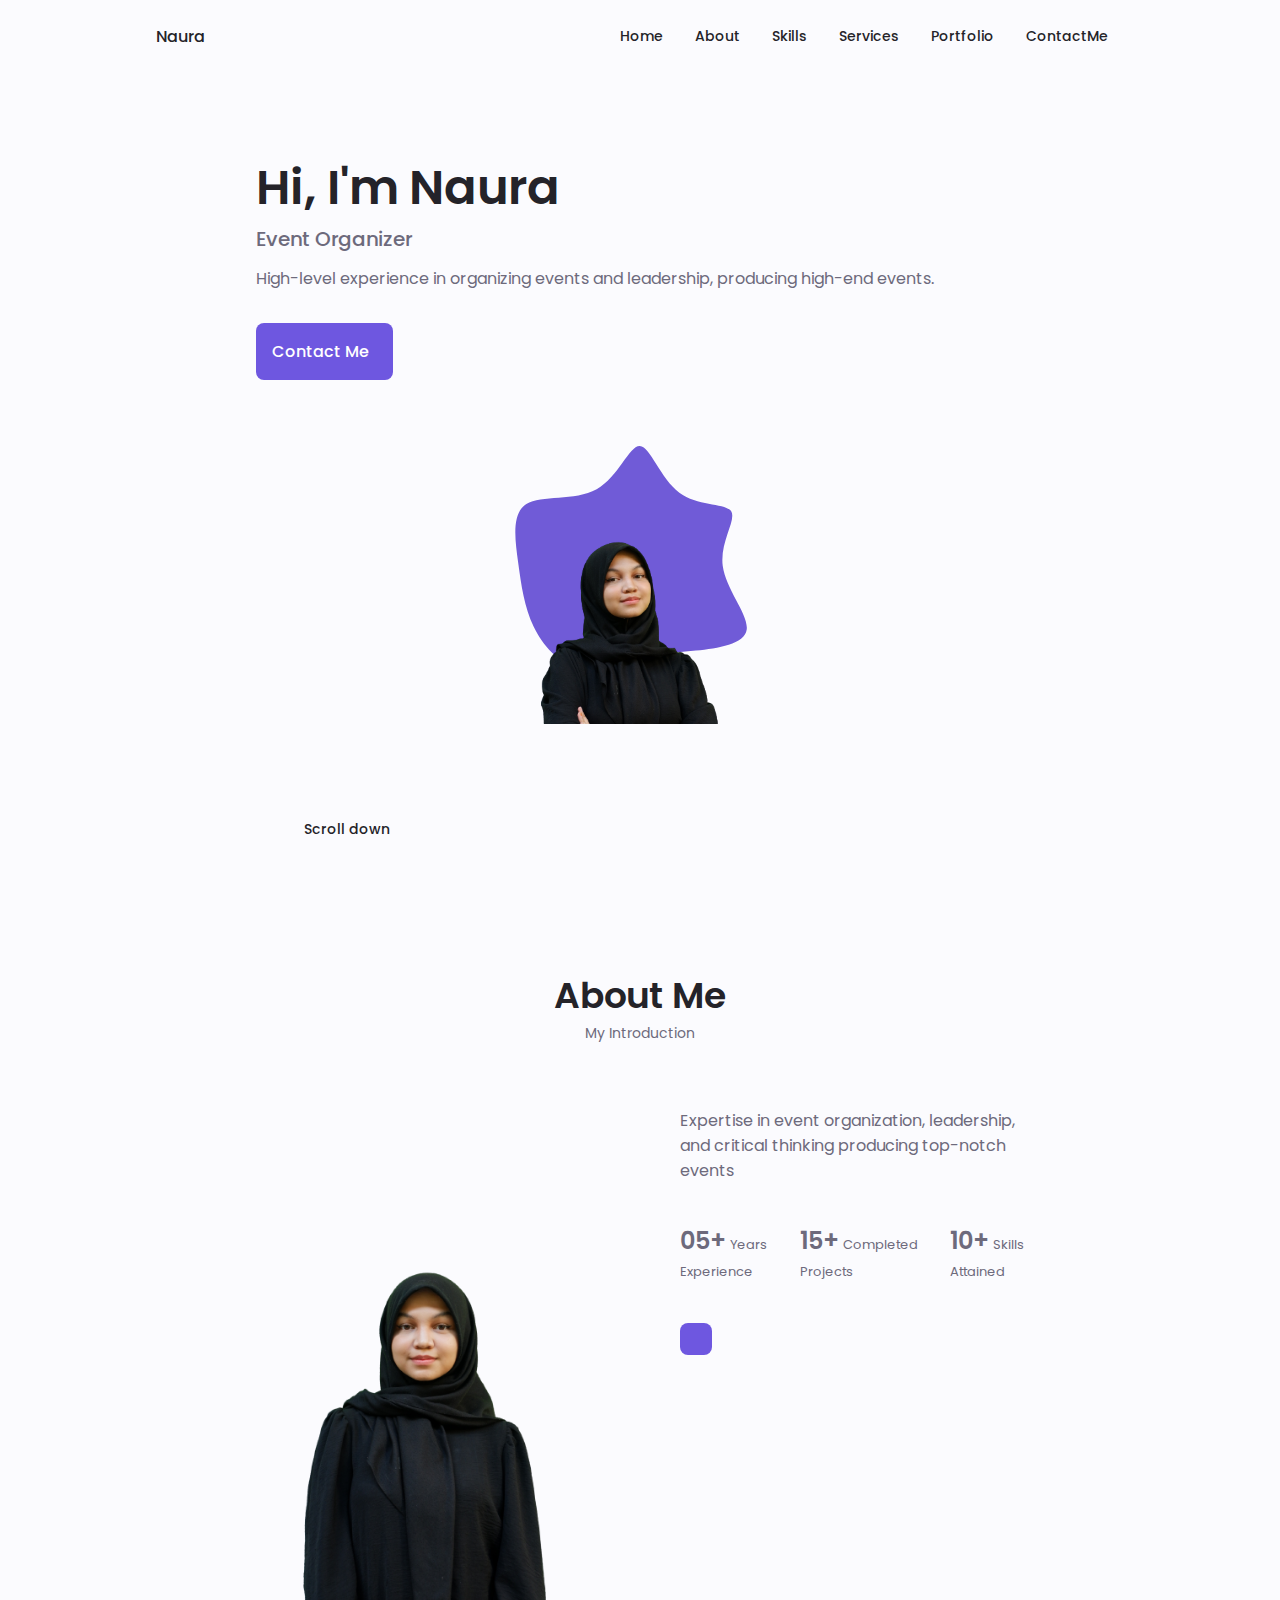
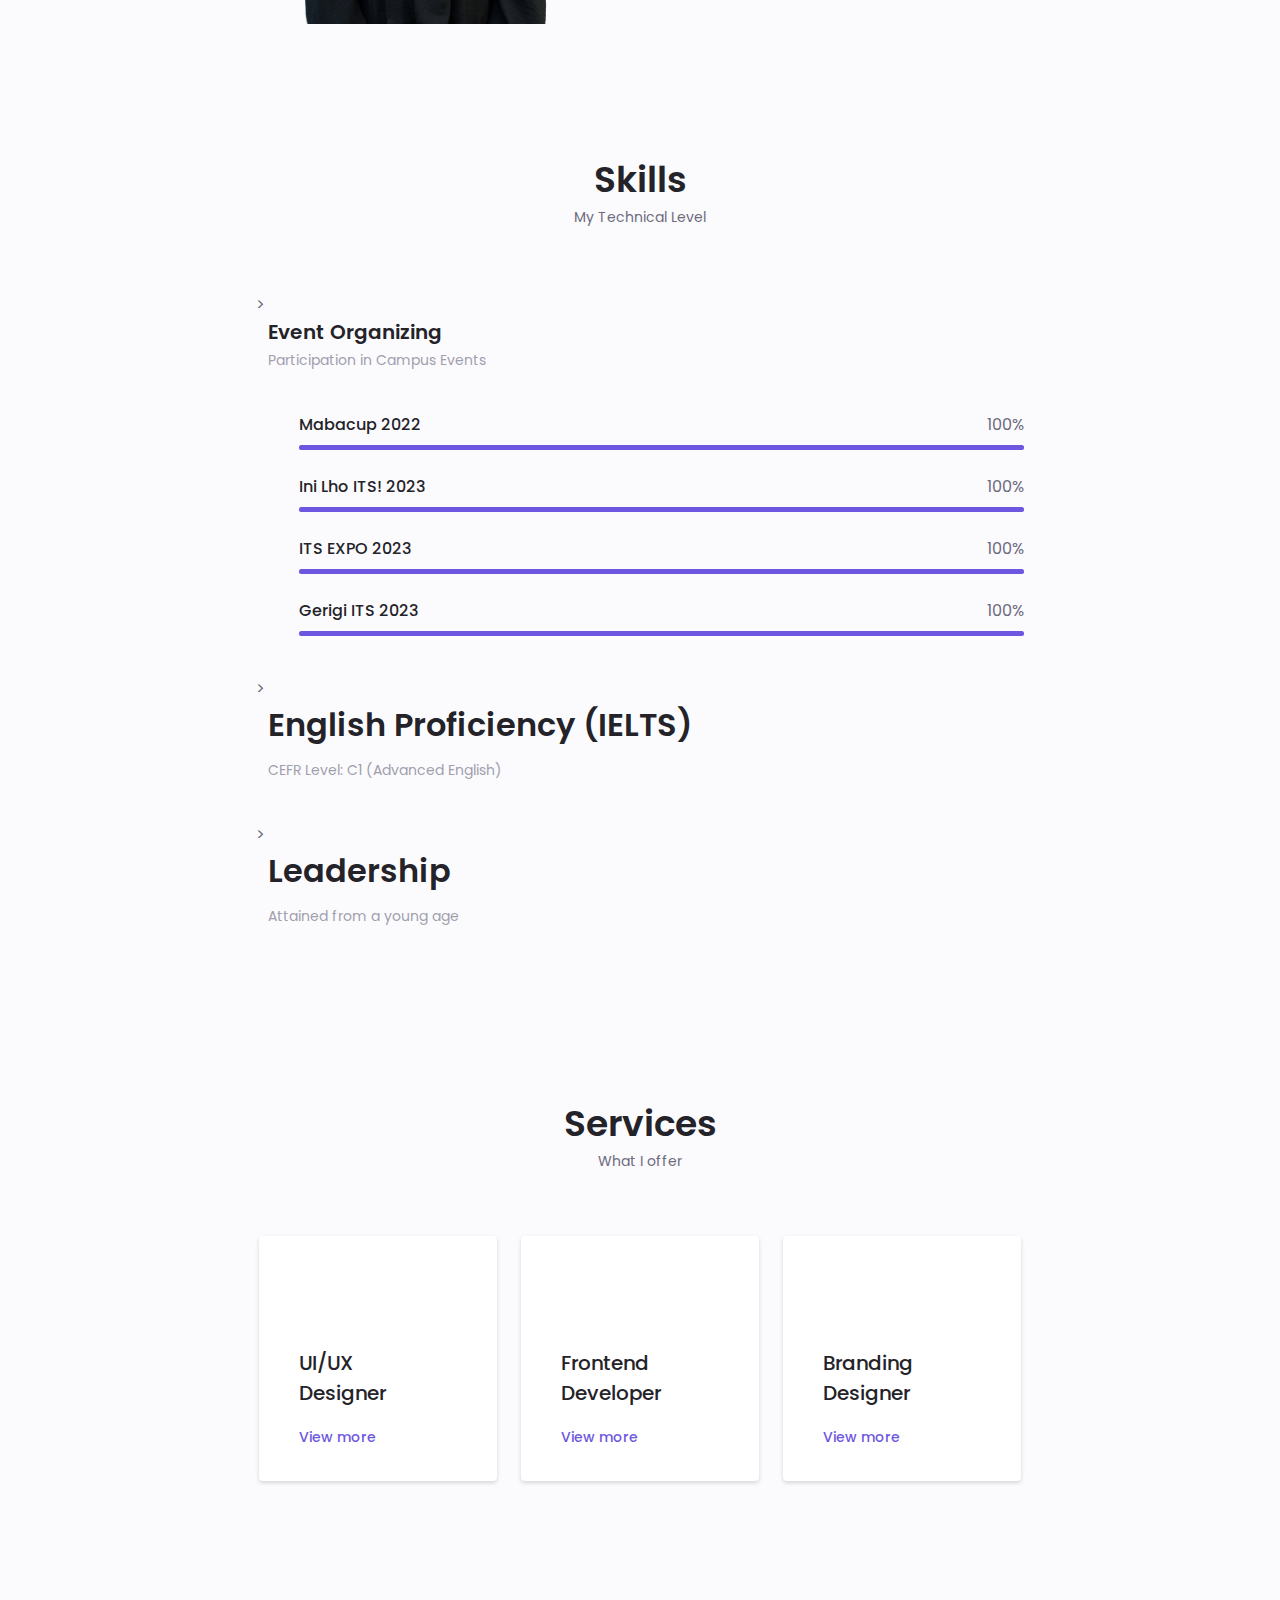
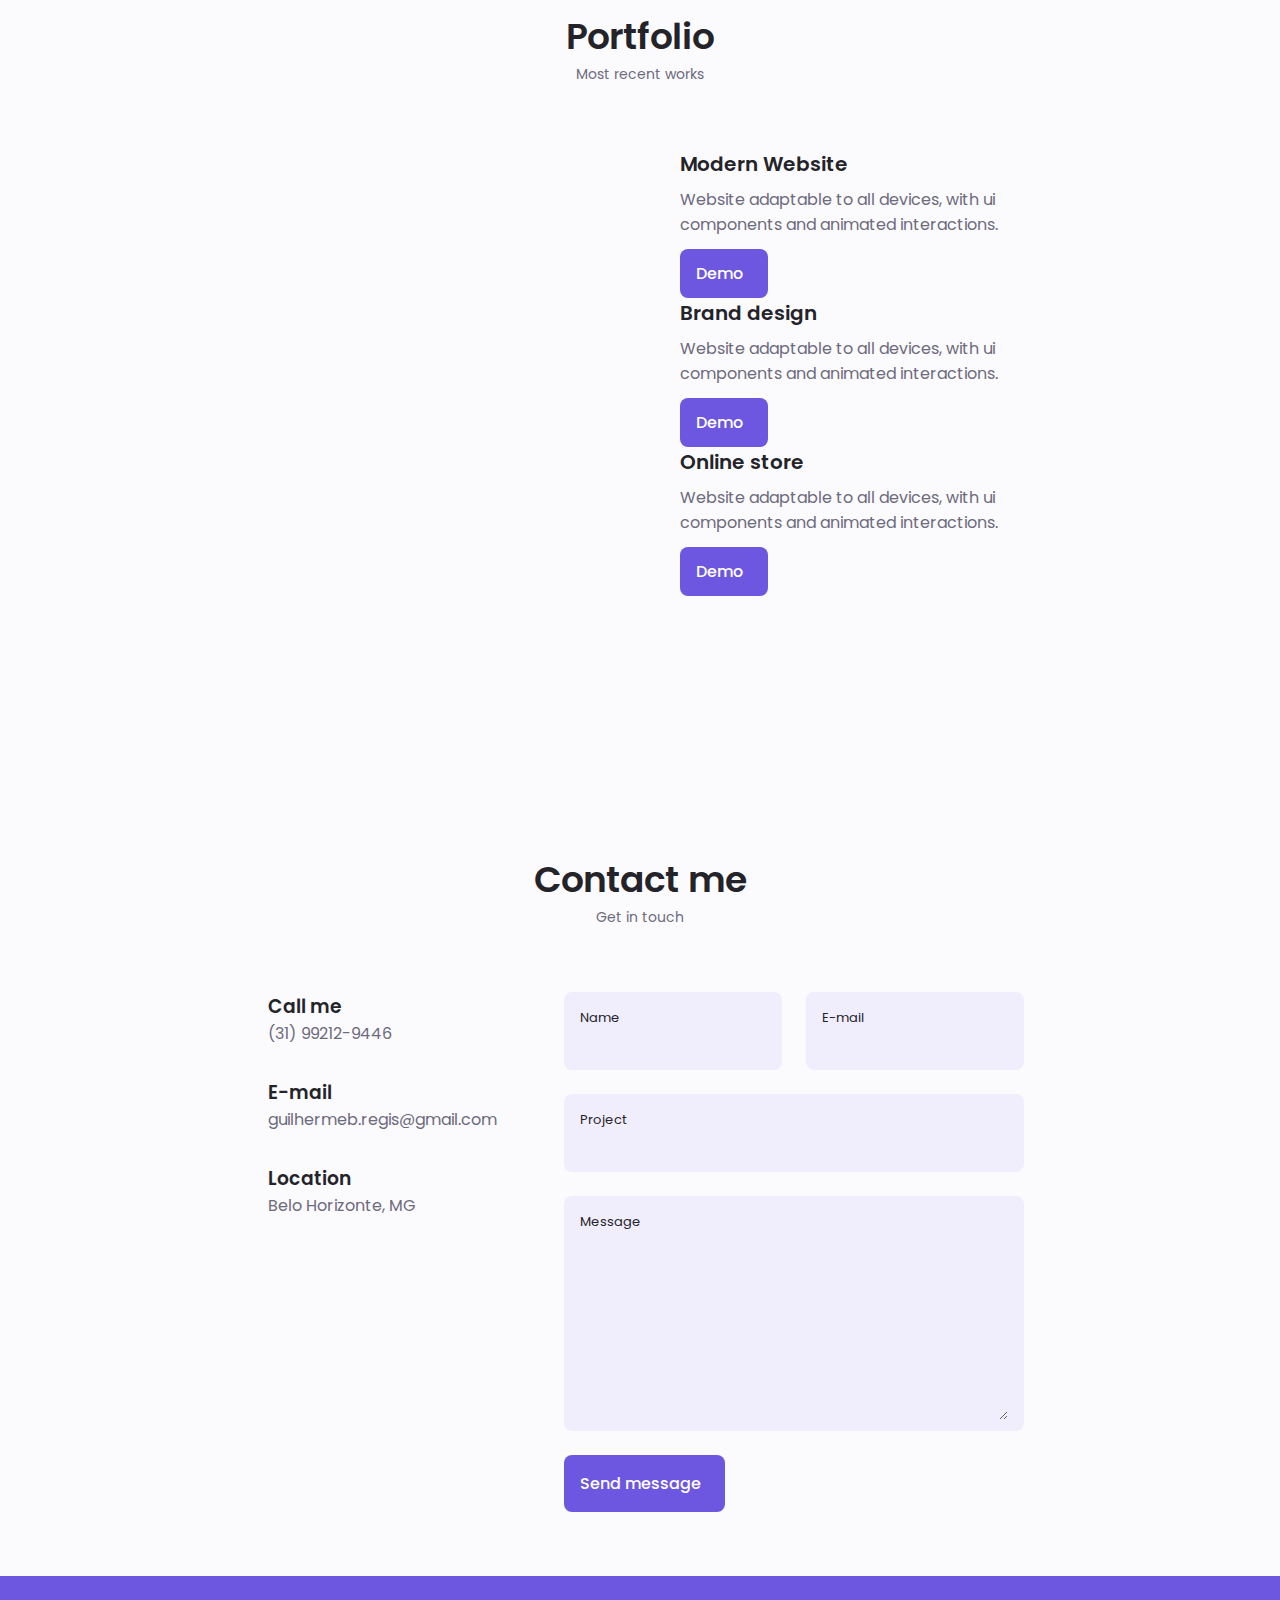
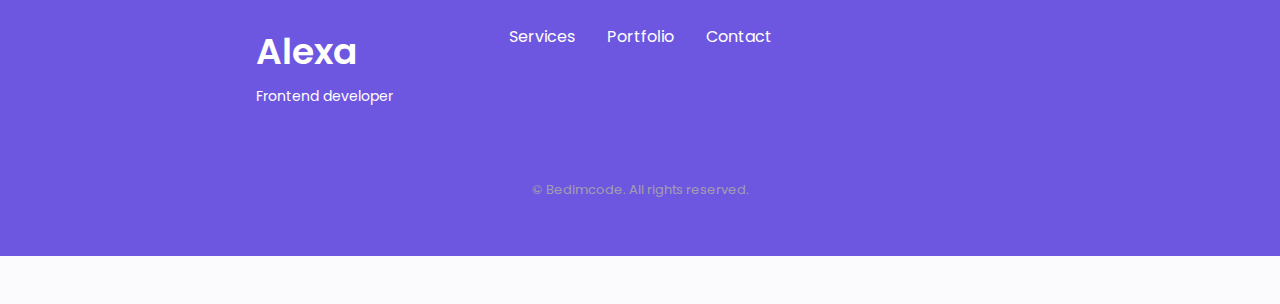
==== commit d4f8adcd: "last run" ====
--- a/index.html
+++ b/index.html
@@ -318,151 +318,209 @@
            
             <!-- ==================== SERVICES ==================== -->
             <section class="services section" id="services">
-                <h2 class="section__title"> Services </h2>
-                <span class="section__subtitle"> what i offer</span>
-
-                <div class="services__container container grid"> 
-                  <!--servis 1-->
-                  <div class="services__content">
-                    <div>
-                      <i class="uil uil-microphone"></i>
-                      <h3 class="services__title">Master Of <br> Ceremony</h3>
-                    </div>
-
-                    <span class="button button--flex button--small button--link services__button"> View More
-                      <i class="uil uil-arrow-right"></i>
-                    </span>
-
-                    <div class="services__modal">
-                      <div class="services__modal-content">
-                        <h4 class="services__modal-title">Master Of <br> Ceremony</h4>
-                        <i class="uil uil-times services__modal-close"></i>
-
-                        <ul class="services__modal-services grid">
-                          <li class="services__modal-service">
-                            <i class="uil uil-check-circle services__modal-icon"></i>
-                            <p>Script development
-                            </p>
-                          </li>
-                          <li class="services__modal-service">
-                            <i class="uil uil-check-circle services__modal-icon"></i>
-                            <p>Stage Presence
-                            </p>
-                          </li>
-                          <li class="services__modal-service">
-                            <i class="uil uil-check-circle services__modal-icon"></i>
-                            <p>Audience interaction
-                            </p>
-                          </li>
-                          <li class="services__modal-service">
-                            <i class="uil uil-check-circle services__modal-icon"></i>
-                            <p>Event coordination
-                            </p>
-                          </li>
-                        </ul>
-                      </div>
-                    </div>
-                  </div>
-                  <!--servis 2-->
-                  <div class="services__content">
-                    <div>
-                      <i class="uil uil-clipboard"></i>
-                      <h3 class="services__title">Event <br> Organizer</h3>
-                    </div>
-
-                    <span class="button button--flex button--small button--link services__button"> View More
-                      <i class="uil uil-arrow-right"></i>
-                    </span>
-
-                    <div class="services__modal">
-                      <div class="services__modal-content">
-                        <h4 class="services__modal-title"> Event <br> Organizer</h4>
-                        <i class="uil uil-times services__modal-close"></i>
-
-                        <ul class="services__modal-services grid">
-                          <li class="services__modal-service">
-                            <i class="uil uil-check-circle services__modal-icon"></i>
-                            <p>Venue Selection
-                            </p>
-                          </li>
-                          <li class="services__modal-service">
-                            <i class="uil uil-check-circle services__modal-icon"></i>
-                            <p>Logistics management
-                            </p>
-                          </li>
-                          <li class="services__modal-service">
-                            <i class="uil uil-check-circle services__modal-icon"></i>
-                            <p>Program planning 
-                            </p>
-                          </li>
-                          <li class="services__modal-service">
-                            <i class="uil uil-check-circle services__modal-icon"></i>
-                            <p>Budget management
-                            </p>
-                          </li>
-                        </ul>
-                      </div>
-                    </div>
-                  </div>
-                  <!--servis 3-->
-                  <div class="services__content">
-                    <div>
-                      <i class="uil uil-podium"></i>
-                      <h3 class="services__title">English Speaking <br> Mentor</h3>
-                    </div>
-
-                    <span class="button button--flex button--small button--link services__button"> View More
-                      <i class="uil uil-arrow-right"></i>
-                    </span>
-
-                    <div class="services__modal">
-                      <div class="services__modal-content">
-                        <h4 class="services__modal-title"> English Speaking <br> Mentor</h4>
-                        <i class="uil uil-times services__modal-close"></i>
-
-                        <ul class="services__modal-services grid">
-                          <li class="services__modal-service">
-                            <i class="uil uil-check-circle services__modal-icon"></i>
-                            <p>Personalized Coaching
-                            </p>
-                          </li>
-                          <li class="services__modal-service">
-                            <i class="uil uil-check-circle services__modal-icon"></i>
-                            <p>Accent Reduction
-                            </p>
-                          </li>
-                          <li class="services__modal-service">
-                            <i class="uil uil-check-circle services__modal-icon"></i>
-                            <p>Presentation training
-                            </p>
-                          </li>
-                          <li class="services__modal-service">
-                            <i class="uil uil-check-circle services__modal-icon"></i>
-                            <p>Conversational skills
-                            </p>
-                          </li>
-                        </ul>
-                      </div>
-                    </div>
-                  </div>
-                </div>
-            </section>
+              <h2 class="section__title">Services</h2>
+              <span class="section__subtitle">What I offer</span>
+  
+              <div class="services__container container grid">
+          <!--==================== SERVICES 1 ====================-->  
+          <div class="services__content">
+              <div>
+                  <i class="uil uil-web-grid services__icon"></i>
+                  <h3 class="services__title">UI/UX <br> Designer</h3>
+              </div>
+              <span class="button button--flex button--small button--link services__button">
+                  View more
+                  <i class="uil uil-arrow-right button__icon"></i>
+              </span>
+  
+              <div class="services__modal">
+                  <div class="services__modal-content">
+                      <h4 class="services__modal-title">UI/UX <br> Designer</h4>
+                      <i class="uil uil-times services__modal-close"></i>
+  
+                      <ul class="services__modal-services grid">
+                          <li class="services__modal-service">
+                              <i class="uil uil-check-circle services__modal-icon"></i>
+                              <p>I develop the user interface.</p>
+                          </li>
+  
+                          <li class="services__modal-service">
+                              <i class="uil uil-check-circle services__modal-icon"></i>
+                              <p>Webpage development.</p>
+                          </li>
+  
+                          <li class="services__modal-service">
+                              <i class="uil uil-check-circle services__modal-icon"></i>
+                              <p>I create Ux element interactions.</p>
+                          </li>
+  
+                          <li class="services__modal-service">
+                              <i class="uil uil-check-circle services__modal-icon"></i>
+                              <p>I position your company brand.</p>
+                          </li>
+                      </ul>
+                  </div>
+              </div>
+          </div>  
+          
+          <!--==================== SERVICES 2 ====================-->  
+          <div class="services__content">
+              <div>
+                  <i class="uil uil-arrow services__icon"></i>
+                  <h3 class="services__title">Frontend <br> Developer</h3>
+              </div>
+              <span class="button button--flex button--small button--link services__button">
+                  View more
+                  <i class="uil uil-arrow-right button__icon"></i>
+              </span>
+  
+              <div class="services__modal">
+                  <div class="services__modal-content">
+                      <h4 class="services__modal-title">Frontend <br> Developer</h4>
+                      <i class="uil uil-times services__modal-close"></i>
+  
+                      <ul class="services__modal-services grid">
+                          <li class="services__modal-service">
+                              <i class="uil uil-check-circle services__modal-icon"></i>
+                              <p>I develop the user interface.</p>
+                          </li>
+  
+                          <li class="services__modal-service">
+                              <i class="uil uil-check-circle services__modal-icon"></i>
+                              <p>Webpage development.</p>
+                          </li>
+  
+                          <li class="services__modal-service">
+                              <i class="uil uil-check-circle services__modal-icon"></i>
+                              <p>I create Ux element interactions.</p>
+                          </li>
+  
+                          <li class="services__modal-service">
+                              <i class="uil uil-check-circle services__modal-icon"></i>
+                              <p>I position your company brand.</p>
+                          </li>
+                      </ul>
+                  </div>
+              </div>
+          </div> 
+  
+          <!--==================== SERVICES 3 ====================-->  
+          <div class="services__content">
+              <div>
+                  <i class="uil uil-pen services__icon"></i>
+                  <h3 class="services__title">Branding <br> Designer</h3>
+              </div>
+              <span class="button button--flex button--small button--link services__button">
+                  View more
+                  <i class="uil uil-arrow-right button__icon"></i>
+              </span>
+  
+              <div class="services__modal">
+                  <div class="services__modal-content">
+                      <h4 class="services__modal-title">Branding <br> Designer</h4>
+                      <i class="uil uil-times services__modal-close"></i>
+  
+                      <ul class="services__modal-services grid">
+                          <li class="services__modal-service">
+                              <i class="uil uil-check-circle services__modal-icon"></i>
+                              <p>I develop the user interface.</p>
+                          </li>
+  
+                          <li class="services__modal-service">
+                              <i class="uil uil-check-circle services__modal-icon"></i>
+                              <p>Webpage development.</p>
+                          </li>
+  
+                          <li class="services__modal-service">
+                              <i class="uil uil-check-circle services__modal-icon"></i>
+                              <p>I create Ux element interactions.</p>
+                          </li>
+  
+                          <li class="services__modal-service">
+                              <i class="uil uil-check-circle services__modal-icon"></i>
+                              <p>I position your company brand.</p>
+                          </li>
+                      </ul>
+                  </div>
+              </div>
+          </div> 
+              </div>
+          </section>
 
             <!-- ==================== PORTFOLIO ==================== -->
             <section class="portfolio section" id="portfolio">
-                
-            </section>
-
-            <!-- ==================== PROJECT IN MIND ==================== -->
-            <section class="project section">
-
-            </section>
-
-            <!-- ==================== TESTIMONIAL ==================== -->
-            <section class="testimonial section">
-                
-            </section>
-
+
+              <h2 class="section__title">Portfolio</h2>
+              <span class="section__subtitle">Most recent works</span>
+  
+              <div class="portfolio__container container swiper-container">
+                  <div class="swiper-wrapper">
+          <!--==================== PORTFOLIO 1 ====================-->
+          
+              <div class="portfolio__content grid swiper-slide">
+                  <img src="assets/img/portfolio1.jpg" alt="" class="portfolio__img">
+  
+                  <div class="portfolio_">
+                      <h3 class="portfolio__title">Modern Website</h3>
+                      <p class="portfolio__description">Website adaptable to all devices, 
+                          with ui components and animated interactions.</p>
+                      <a href="#" class="button button--flex button--small portfolio__button">
+                          Demo
+                          <i class="uil uil-arrow-right button__icon"></i>
+                      </a>
+                  </div>
+              </div>
+  
+              <!--==================== PORTFOLIO 2 ====================-->
+          
+              <div class="portfolio__content grid swiper-slide">
+                  <img src="assets/img/portfolio2.jpg" alt="" class="portfolio__img">
+  
+                  <div class="portfolio_">
+                      <h3 class="portfolio__title">Brand design</h3>
+                      <p class="portfolio__description">Website adaptable to all devices, with 
+                          ui components and animated interactions.</p>
+                      <a href="#" class="button button--flex button--small portfolio__button">
+                          Demo
+                          <i class="uil uil-arrow-right button__icon"></i>
+                      </a>
+                  </div>
+              </div>
+  
+              <!--==================== PORTFOLIO 3 ====================-->
+          
+              <div class="portfolio__content grid swiper-slide">
+                  <img src="assets/img/portfolio3.jpg" alt="" class="portfolio__img">
+  
+                  <div class="portfolio_">
+                      <h3 class="portfolio__title">Online store</h3>
+                      <p class="portfolio__description">Website adaptable to all devices, with 
+                          ui components and animated interactions.</p>
+                      <a href="#" class="button button--flex button--small portfolio__button">
+                          Demo
+                          <i class="uil uil-arrow-right button__icon"></i>
+                      </a>
+                  </div>
+              </div>
+                  </div>
+  
+              <!-- add arrows-->
+              <div class="swiper-button-next">
+                  <i class="uil uil-angle-right-b swiper-portfolio-icon"></i>
+              </div>
+  
+              <div class="swiper-button-prev">
+                  <i class="uil uil-angle-left-b swiper-portfolio-icon"></i>
+              </div>
+  
+              <!-- Add Pagination -->
+              <div class="swiper-pagination"></div>
+              
+          
+          </div>
+  
+          </section>
+  
             <!-- ==================== CONTACT ME ==================== -->
             <section class="contact section" id="contact">
 
@@ -470,17 +528,126 @@
         </main>
 
         <!-- ==================== FOOTER ==================== -->
-        <footer class="footer">
-         
-        </footer>
-        
-        <!-- ==================== SCROLL TOP ==================== -->
-        
-
-        <!-- ==================== SWIPER JS ==================== -->
-        <script src=""></script>
-
-        <!-- ==================== MAIN JS ==================== -->
-        <script src="js/main.js"></script>
-    </body>
+        <section class="contact section" id="contact">
+          <h2 class="section__title">Contact me</h2>
+          <span class="section__subtitle">Get in touch</span>
+
+          <div class="contact__container container grid">
+              <div>
+                  <div class="contact__information">
+                      <i class="uil uil-phone-alt contact__icon"></i>
+
+                      <div>
+                          <h3 class="contact__title">Call me</h3>
+                          <span class="contatc__subtitle">(31) 99212-9446</span>
+                      </div>
+                  </div>
+
+                  <div class="contact__information">
+                      <i class="uil uil-envelope contact__icon"></i>
+
+                      <div>
+                          <h3 class="contact__title">E-mail</h3>
+                          <span class="contatc__subtitle">guilhermeb.regis@gmail.com</span>
+                      </div>
+                  </div>
+
+                  <div class="contact__information">
+                      <i class="uil uil-map-marker contact__icon"></i>
+
+                      <div>
+                          <h3 class="contact__title">Location</h3>
+                          <span class="contatc__subtitle">Belo Horizonte, MG</span>
+                      </div>
+                  </div>
+              </div>
+
+              <form action="" class="contact__form grid">
+                  <div class="contact__inputs grid">
+                      <div class="contact__content">
+                          <label for="" class="contact__label">Name</label>
+                          <input type="text" class="contact__input">
+                      </div>
+
+                      <div class="contact__content">
+                          <label for="" class="contact__label">E-mail</label>
+                          <input type="email" class="contact__input">
+                      </div>
+                  </div>
+
+                  <div class="contact__content">
+                      <label for="" class="contact__label">Project</label>
+                      <input type="text" class="contact__input">
+                  </div>
+
+                  <div class="contact__content">
+                      <label for="" class="contact__label">Message</label>
+                      <textarea name="" id="" cols="0" rows="7" class="contact__input"></textarea>
+                  </div>
+
+                  <div>
+                      <a href="#" class="button button--flex">
+                          Send message
+                          <i class="uil uil-message button__icon"></i>
+                      </a>
+                  </div>
+              </form>
+          </div>
+
+      </section>
+  </main>
+
+  <!--==================== FOOTER ====================-->
+  <footer class="footer">
+
+      <div class="footer__bg">
+          <div class="footer__container container grid">
+              <div>
+                  <h1 class="footer__title">Alexa</h1>
+                  <span class="footer__subtitle">Frontend developer</span>
+              </div>
+
+              <ul class="footer__links">
+                  <li>
+                      <a href="#services" class="footer__link">Services</a>
+                  </li>
+                  <li>
+                      <a href="#portfolio" class="footer__link">Portfolio</a>
+                  </li>
+                  <li>
+                      <a href="#contact" class="footer__link">Contact</a>
+                  </li>
+              </ul>
+
+              <div class="footer__socials">
+                  <a href="http://facebook.com" target="_blank" class="footer__social">
+                      <i class="uil uil-facebook"></i>
+                  </a>
+                  <a href="http://instagram.com" target="_blank" class="footer__social">
+                      <i class="uil uil-instagram"></i>
+                  </a>
+                  <a href="http://twitter.com/" target="_blank" class="footer__social">
+                      <i class="uil uil-twitter-alt"></i>
+                  </a>
+              </div>
+          </div>
+
+          <p class="footer__copy">&#169; Bedimcode. All rights reserved.</p>
+      </div>
+
+  </footer>
+
+  <!--==================== SCROLL TOP ====================-->
+  <a href="#" class="scrollup" id="scroll-up">
+      <i class="uil uil-arrow-up scrollup__icon"></i>
+  </a>
+  
+
+  <!--==================== SWIPER JS ====================-->
+  <script src="assets/js/swiper-bundle.min.js"></script>
+
+  <!--==================== MAIN JS ====================-->
+  <script src="assets/js/main.js"></script>
+</body>
+
 </html>--- a/css/styles.css
+++ b/css/styles.css
@@ -70,9 +70,37 @@
 }
 
 /*========== Variables Dark theme ==========*/
+body.dark-theme {
+    /* HSL color mode */
+--first-color-second: hsl(var(--hue-color), 30%, 8%);
+--title-color: hsl(var(--hue-color), 8%, 95%);
+--text-color: hsl(var(--hue-color), 8%, 45%);
+--text-color-light: hsl(var(--hue-color), 8%, 75%);
+--input-color: hsl(var(--hue-color), 29%, 16%);
+--body-color: hsl(var(--hue-color), 28%, 12%);
+--container-color: hsl(var(--hue-color), 29%, 16%);
+--scroll-bar-color: hsl(var(--hue-color), 12%, 48%);
+--scroll-thumb-color: hsl(var(--hue-color), 12%, 36%);
+}
 
 
 /*========== Button Dark/Light ==========*/
+.nav__btns {
+    display: flex;
+    align-items: center;
+
+}
+
+.change-theme {
+    font-size: 1.25rem;
+    color: var(--title-color);
+    margin-right: var(--mb-1);
+    cursor: pointer;
+}
+
+.change-theme:hover {
+    color: var(--first-color);
+}
 
 
 /*==================== BASE ====================*/
@@ -127,8 +155,7 @@
   margin-bottom: var(--mb-3);
 }
 
-.section__title, 
-.section__subtitle {
+.section__title, .section__subtitle {
   text-align: center;
 }
 
@@ -162,8 +189,7 @@
     align-items: center;
 }
 
-.nav__logo,
-.nav__toggle{
+.nav__logo,.nav__toggle{
     color: var(--title-color);
     font-weight: var(--font-medium);
 }
@@ -337,7 +363,14 @@
     margin-left: var(--mb-0-5);
     transition: 3s;
 }
-
+.button--white {
+    background-color: #FFF;
+    color: var(--first-color)
+}
+
+.button--white:hover {
+    background-color: #FFF;
+}
 .button--flex{
     display: inline-flex;
     align-items: center;
@@ -623,37 +656,493 @@
 }
 
 /* Active Modal */
-
+.active-modal {
+    opacity: 1;
+    visibility: visible;
+}
 
 /*==================== PORTFOLIO ====================*/
-
-
-/*==================== PROJECT IN MIND ====================*/
-
-
-/*==================== TESTIMONIAL ====================*/
-
+.portfolio__container {
+    overflow: initial;
+}
+
+.portfolio__content {
+    padding: 0 1.5rem;
+}
+
+.portfolio__img {
+    width: 265px;
+    border-radius: .5rem;
+    justify-self: center;
+}
+
+.portfolio__title {
+    font-size: var(--h3-font-size);
+    margin-bottom: var(--mb-0-5);
+}
+
+.portfolio__description {
+    margin-bottom: var(--mb-0-75);
+}
+
+.portfolio__button:hover .button__icon {
+    transform: translateX(.25rem);
+}
+
+.swiper-button-prev::after, .swiper-button-next::after {
+    content: '';
+}
+
+.swiper-portfolio-icon {
+    font-size: 2rem;
+    color: var(--first-color);
+}
+
+.swiper-button-prev {
+    left: -.5rem;
+}
+
+.swiper-button-next {
+    right: -.5rem;
+}
+
+.swiper-container-horizontal > .swiper-pagination-bullets {
+    bottom: -2.5rem;
+}
+
+.swiper-pagination-bullet-active {
+    background-color: var(--first-color);
+
+}
+
+.swiper-button-prev, 
+.swiper-button-next,
+.swiper-pagination-bullet {
+    outline: none;
+}
 
 /*==================== CONTACT ME ====================*/
-
+.contact__container {
+    row-gap: 3rem;
+}
+
+.contact__information {
+    display: flex;
+    margin-bottom: var(--mb-2)
+}
+
+.contact__icon {
+    font-size: 1.5rem;
+    color: var(--first-color);
+    margin-right: var(--mb-0-75);
+}
+
+.content__title {
+    font-size: var(--h3-font-size);
+    font-weight: var(--font-medium);
+}
+
+.contact__subtitle {
+    font-size: var(--small-font-size);
+    color: var(--text-color-light);
+}
+
+.contact__content {
+    background-color: var(--input-color);
+    border-radius: .5rem;
+    padding: .75rem 1rem .25rem;
+}
+
+.contact__label {
+    font-size: var(--smaller-font-size);
+    color: var(--title-color);
+}
+
+.contact__input {
+    width: 100%;
+    background-color: var(--input-color);
+    color: var(--text-color);
+    font-family: var(--body-font);
+    font-size: var(--normal-font-size);
+    border: none;
+    outline: none;
+    padding: .25rem .5rem .5rem 0;
+}
 
 /*==================== FOOTER ====================*/
-
+.footer {
+    padding-top: 2rem;
+}
+
+.footer__container {
+    row-gap: 3.5rem;
+}
+
+.footer__bg {
+    background-color: var(--first-color-second);
+    padding: 2rem 0 3rem;
+}
+
+.footer__title {
+    font-size: var(--h1-font-size);
+    margin-bottom: var(--mb-0-25);
+
+}
+
+.footer__subtitle {
+    font-size: var(--small-font-size);
+}
+
+.footer__links {
+    display: flex;
+    flex-direction: column;
+    row-gap: 1.5rem;
+}
+
+.footer__link:hover {
+    color: var(--first-color-lighter);
+}
+
+.footer__social {
+    font-size: 1.25rem;
+    margin-right: var(--mb-1-5);
+}
+
+.footer__social:hover {
+    color: var(--first-color-lighter);
+}
+
+.footer__copy {
+    font-size: var(--smaller-font-size);
+    text-align: center;
+    color: var(--text-color-light);
+    margin-top: var(--mb-3)
+}
+
+.footer__title,
+.footer__subtitle,
+.footer__link,
+.footer__social {
+    color: #FFF;
+}
 
 /*========== SCROLL UP ==========*/
-
+.scrollup {
+    position: fixed;
+    right: 1rem;
+    bottom: -20%;
+    background-color: var(--first-color);
+    opacity: .8;
+    padding: 0 .3rem;
+    border-radius: .4rem;
+    z-index: var(--z-tooltip);
+    transition: .4s;
+}
+
+.scrollup:hover {
+    background-color: var(--first-color-alt);
+}
+
+.scrollup__icon {
+    font-size: 1.5rem;
+    color: #FFF;
+}
 
 /* Show scroll */
-
+.show-scroll {
+    bottom: 5rem;
+}
 
 /*========== SCROLL BAR ==========*/
-
+::-webkit-scrollbar {
+    width: .60rem;
+    background-color: var(--scroll-bar-color);
+    border-radius: .5rem;
+}
+
+::-webkit-scrollbar-thumb {
+    background-color: var(--scroll-thumb-color);
+    border-radius: .5rem;
+}
+
+::-webkit-scrollbar-thumb:hover {
+    background-color: var(--text-color-light);
+}
 
 /*==================== MEDIA QUERIES ====================*/
 /* For small devices */
-
+@media screen and (max-width: 350px) {
+    .container {
+        margin-left: var(--mb-1);
+        margin-right: var(--mb-1);
+    }
+    .nav__menu {
+        padding: 2rem .25rem 4rem;
+    }
+
+    .nav__list {
+        column-gap: 0;
+    }
+    .home__content {
+        grid-template-columns: .25fr 3fr;
+    }
+
+    .home__blob {
+        width: 180px;
+    }
+
+    .skills__title {
+        font-size: var(--normal-font-size);
+    }
+    .qualification__data {
+        gap: .5rem;
+    }
+
+    .services__container {
+        grid-template-columns: max-content;
+        justify-content: center;
+    }
+
+    .services__content {
+        padding-right: 3.5rem;
+    }
+    .services__modal {
+        padding: 0 .5rem;
+    }
+
+    .project__img {
+        width: 200px;
+    }
+
+    .testimonial__header,
+    .testimonial__data {
+        flex-direction: column;
+        align-items: center;
+    }
+
+    .testimonial__img {
+        margin-right: 0;
+        margin-bottom: var(--mb-0-25);
+    }
+
+    .testimonial__data,
+    .testimonial__description {
+        text-align: center;
+    }
+}
 
 /* For medium devices */
-
-
-/* For large devices */+@media screen and (min-width: 568px) {
+    .home__content {
+        grid-template-columns: max-content 1fr 1fr;
+    }
+    .home__data {
+        grid-column: initial;
+    }
+    .home__img {
+        order: 1;
+        justify-self: center;
+    }
+
+    .about__container,
+    .skills_container,
+    .portfolio__content,
+    .project__container,
+    .contact__container,
+    .footer__container {
+        grid-template-columns: repeat(2, 1fr);
+    }
+
+    .qualification__sections {
+        display: grid;
+        grid-template-columns: .6fr;
+        justify-content: center;
+    }
+
+    @media screen and (min-width: 768px) {
+        .container {
+            margin-left: auto;
+            margin-right: auto;
+        }
+
+        .body {
+            margin: 0;
+        }
+        .section {
+            padding: 6rem 0 2rem;
+        }
+        .section__subtitle {
+            margin-bottom: 4rem;
+        }
+        .header {
+            top: 0;
+            bottom: initial;
+        }
+
+        .header,
+        .main,
+        .footer__container {
+            padding: 0 1rem;
+        }
+
+        .nav {
+            height: calc(var(--header-height) + 1.5rem);
+            column-gap: 1rem;
+        }
+        .nav__icon,
+        .nav__close,
+        .nav__toggle {
+            display: none;
+        }
+
+        .nav__list {
+            display: flex;
+            column-gap: 2rem;
+        }
+
+        .nav__menu {
+            margin-left: auto;
+        }
+        .change-theme {
+            margin: 0;
+        }
+
+        .home__container {
+            row-gap: 5rem;
+        }
+
+        .home__content {
+            padding-top: 5.5rem;
+            column-gap: 2rem;
+        }
+        .home__blob {
+            width: 270px;
+        }
+        .home__scroll {
+            display: block;
+        }
+        .home__scroll-button {
+            margin-left: 3rem;
+        }
+        .about__container {
+            column-gap: 5rem; 
+        }
+        .about__img {
+            width: 350px;
+        }
+        .about__description {
+            text-align: initial;
+        }
+        .about__info {
+            justify-content: space-between;
+        }
+        .about__buttons {
+            justify-content: initial;
+        }
+        .qualification__tabs {
+            justify-content: center;
+
+        }
+        .qualification__button {
+            margin: 0 var(--mb-1)
+        }
+
+        .qualification__sections {
+            grid-template-columns: .5fr
+        }
+        .services__container {
+            grid-template-columns: repeat(3, 218px);
+            justify-content: center;
+        }
+        .services__icon {
+            font-size: 2rem;
+        }
+        .services__content {
+            padding: 6rem 0 2rem 2.5rem;
+        }
+
+        .services__modal-content {
+            width: 450px;
+        }
+        .portfolio__img {
+            width: 320px;
+        }
+        .portfolio__content {
+            align-items: center;
+        }
+        .project {
+            text-align: initial;
+        }
+        .project__bg {
+            background: none;
+        }
+        .project__container {
+            background-color: var(--first-color-second);
+            border-radius: 1rem;
+            padding: 3rem 2.5rem 0;
+            grid-template-columns: 1fr max-content;
+            column-gap: 3rem;
+        }
+        .project__data {
+            padding-top: .8rem;
+        }
+        .footer__container {
+            grid-template-columns: repeat(3, 1fr);
+        }
+        .footer__bg {
+            padding: 3rem 0 3.5rem; 
+        }
+
+        .footer__links {
+            flex-direction: row;
+            column-gap: 2rem;
+        }
+        .footer__socials {
+            justify-self: flex-end;
+        }
+        .footer__copy {
+            margin-top: 4.5rem;
+        }
+
+    }
+}
+
+/* For large devices */
+@media screen and (min-width: 1024px) {
+    .header,
+    .main,
+    .footer__container {
+        padding: 0;
+    }
+    .home__blob {
+        width: 320px;
+    }
+    .home__social {
+        transform: translateX(-6rem);
+    }
+    .services__container {
+        grid-template-columns: repeat(3, 238px);
+    }
+    .portfolio__content {
+        column-gap: 5rem;
+    }
+    .swiper-portfolio-icon {
+        font-size: 3.5rem;
+    }
+    .swiper-button-prev {
+        left: 3.5rem;
+    }
+    .swiper-button-next {
+        right: 3.5rem;
+    }
+    .swiper-container-horizontal > .swiper-pagination-bullets {
+        bottom: -4.5rem
+    }
+
+    .contact__form {
+        width: 460px; 
+    }
+    .contact__inputs {
+        grid-template-columns: repeat(2, 1fr);
+    }
+}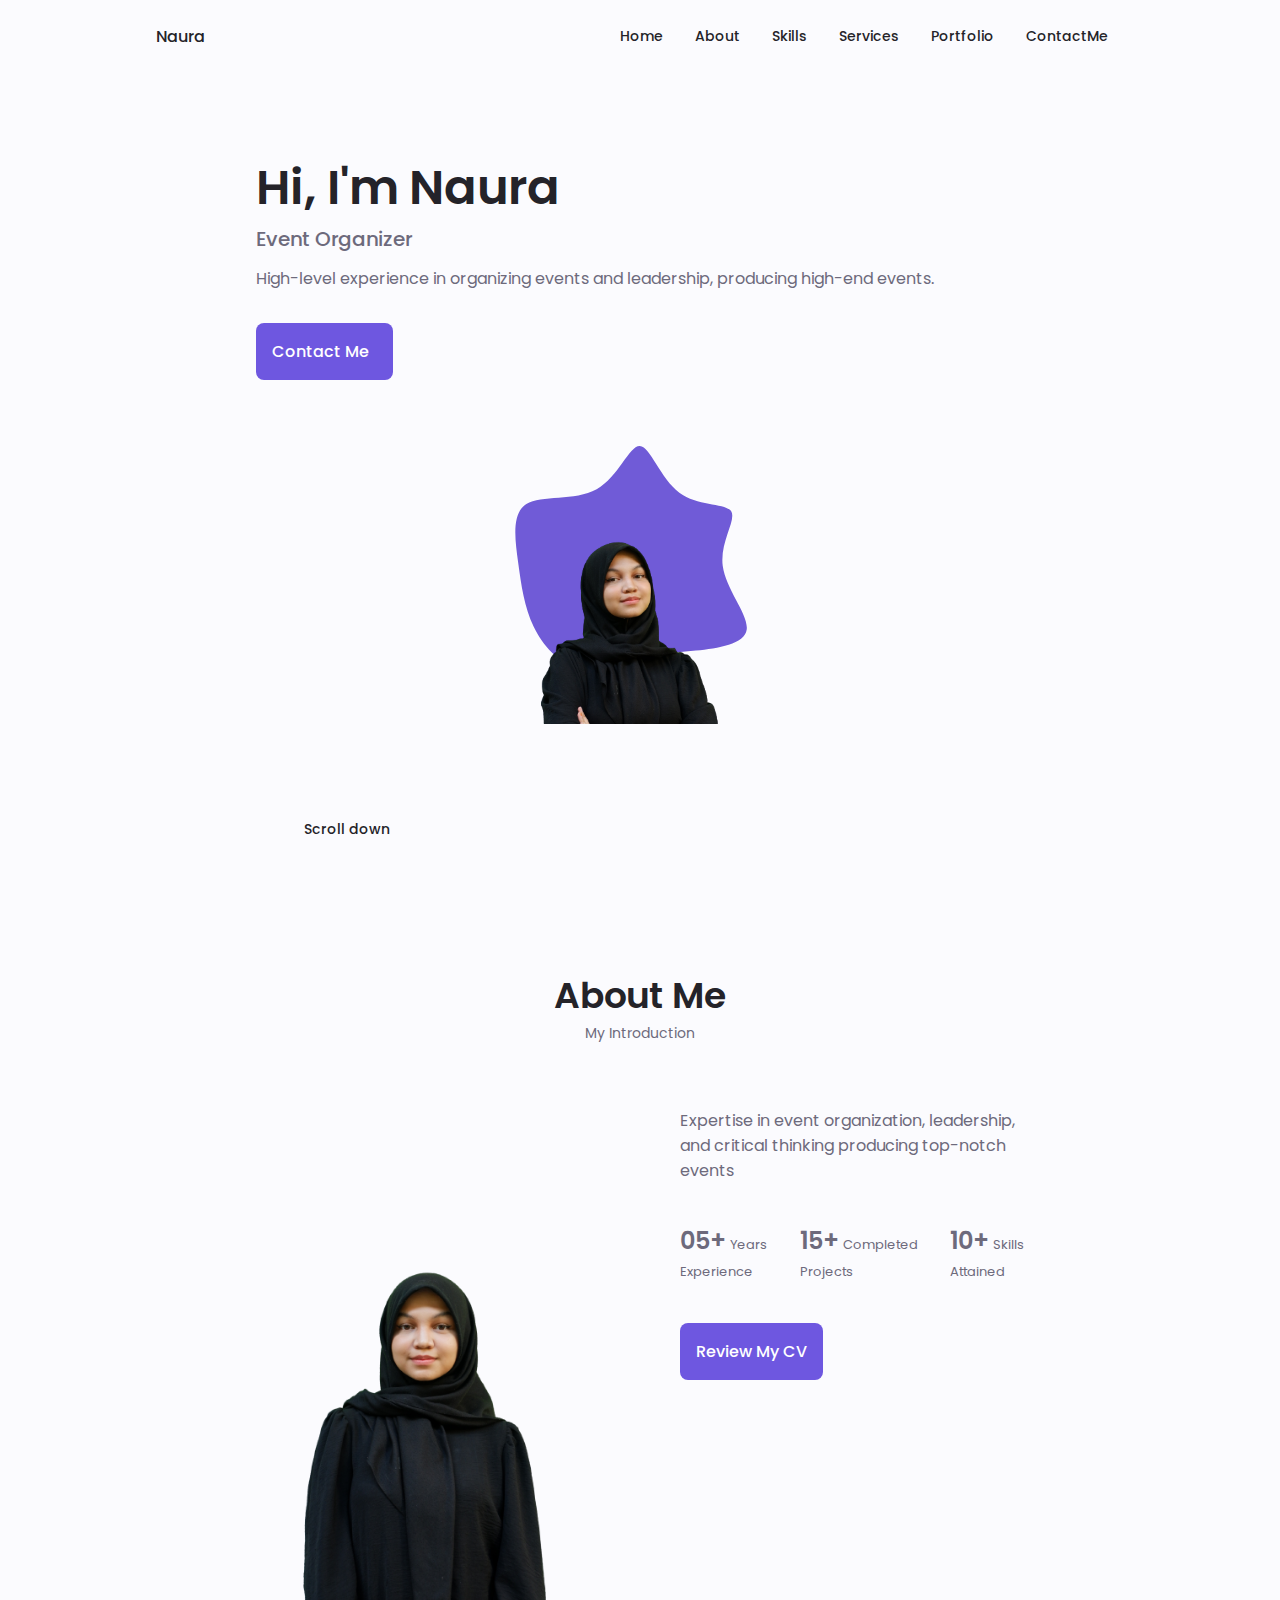
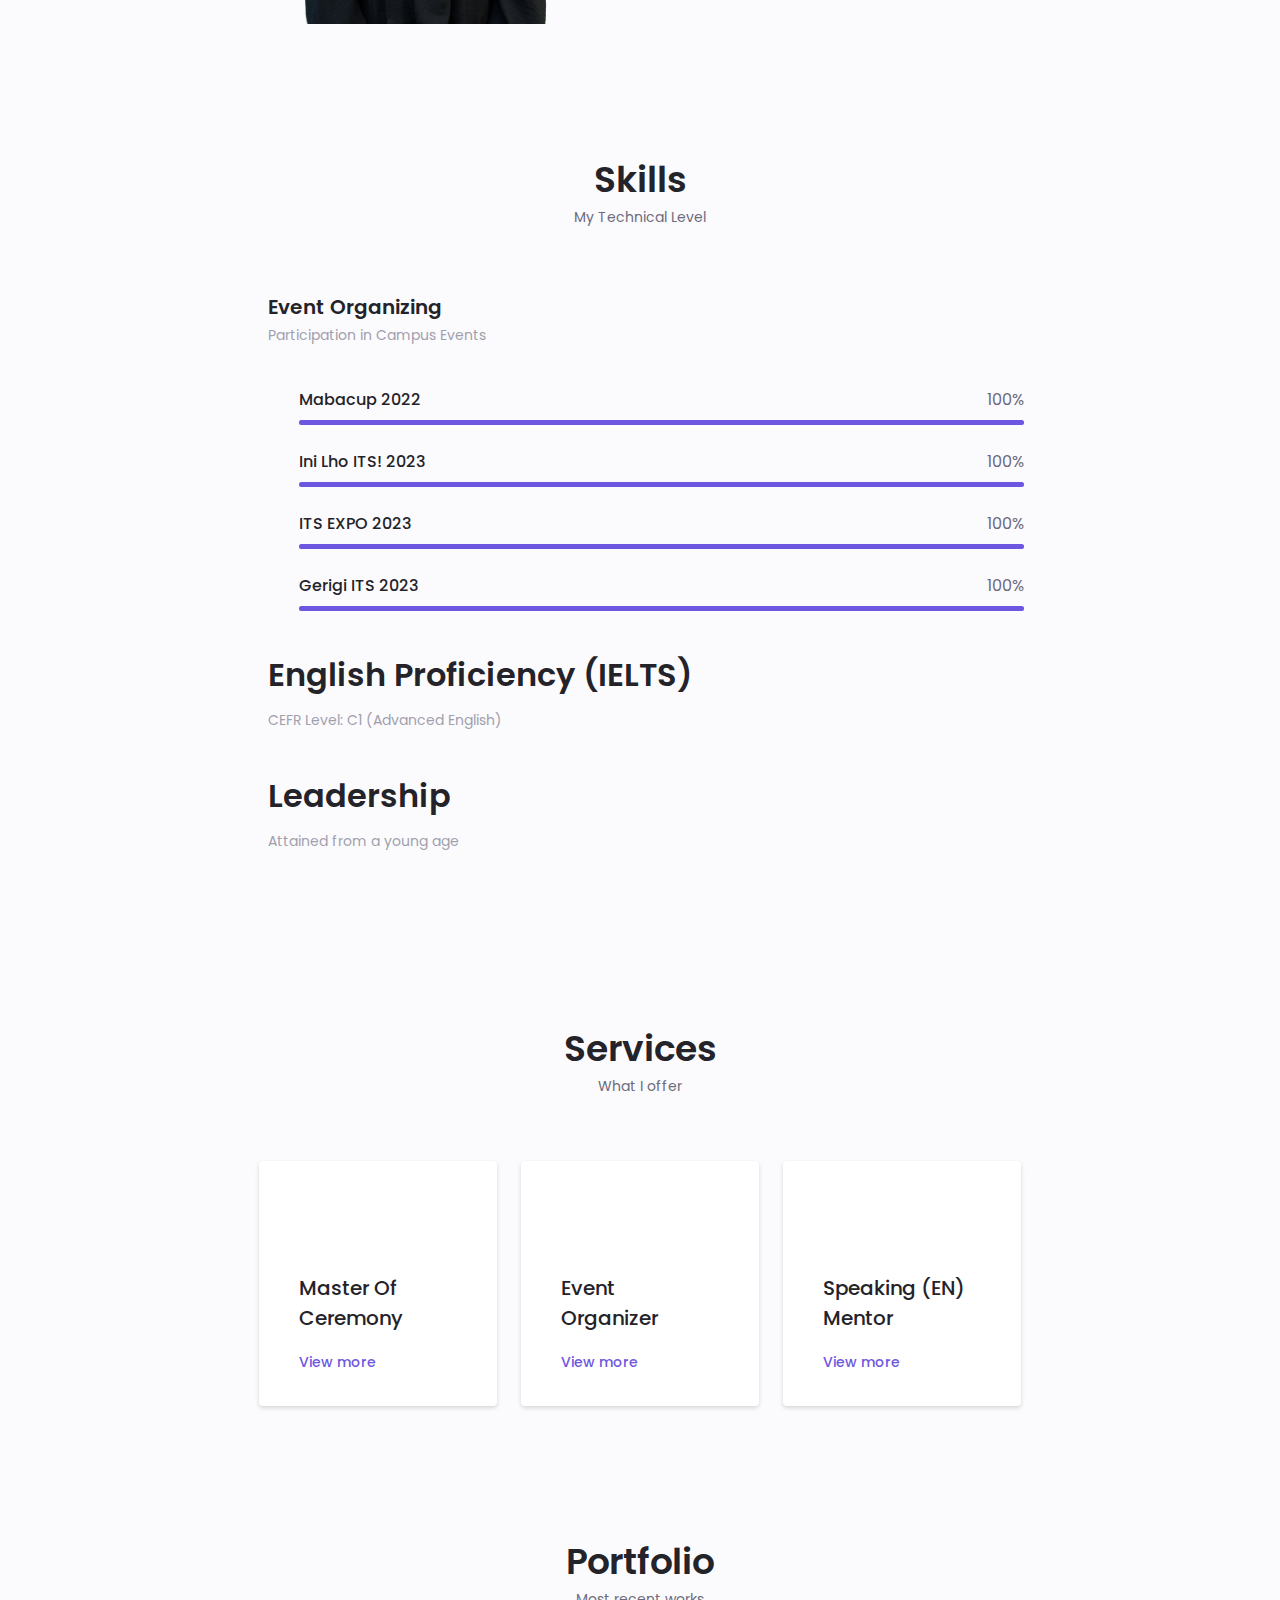
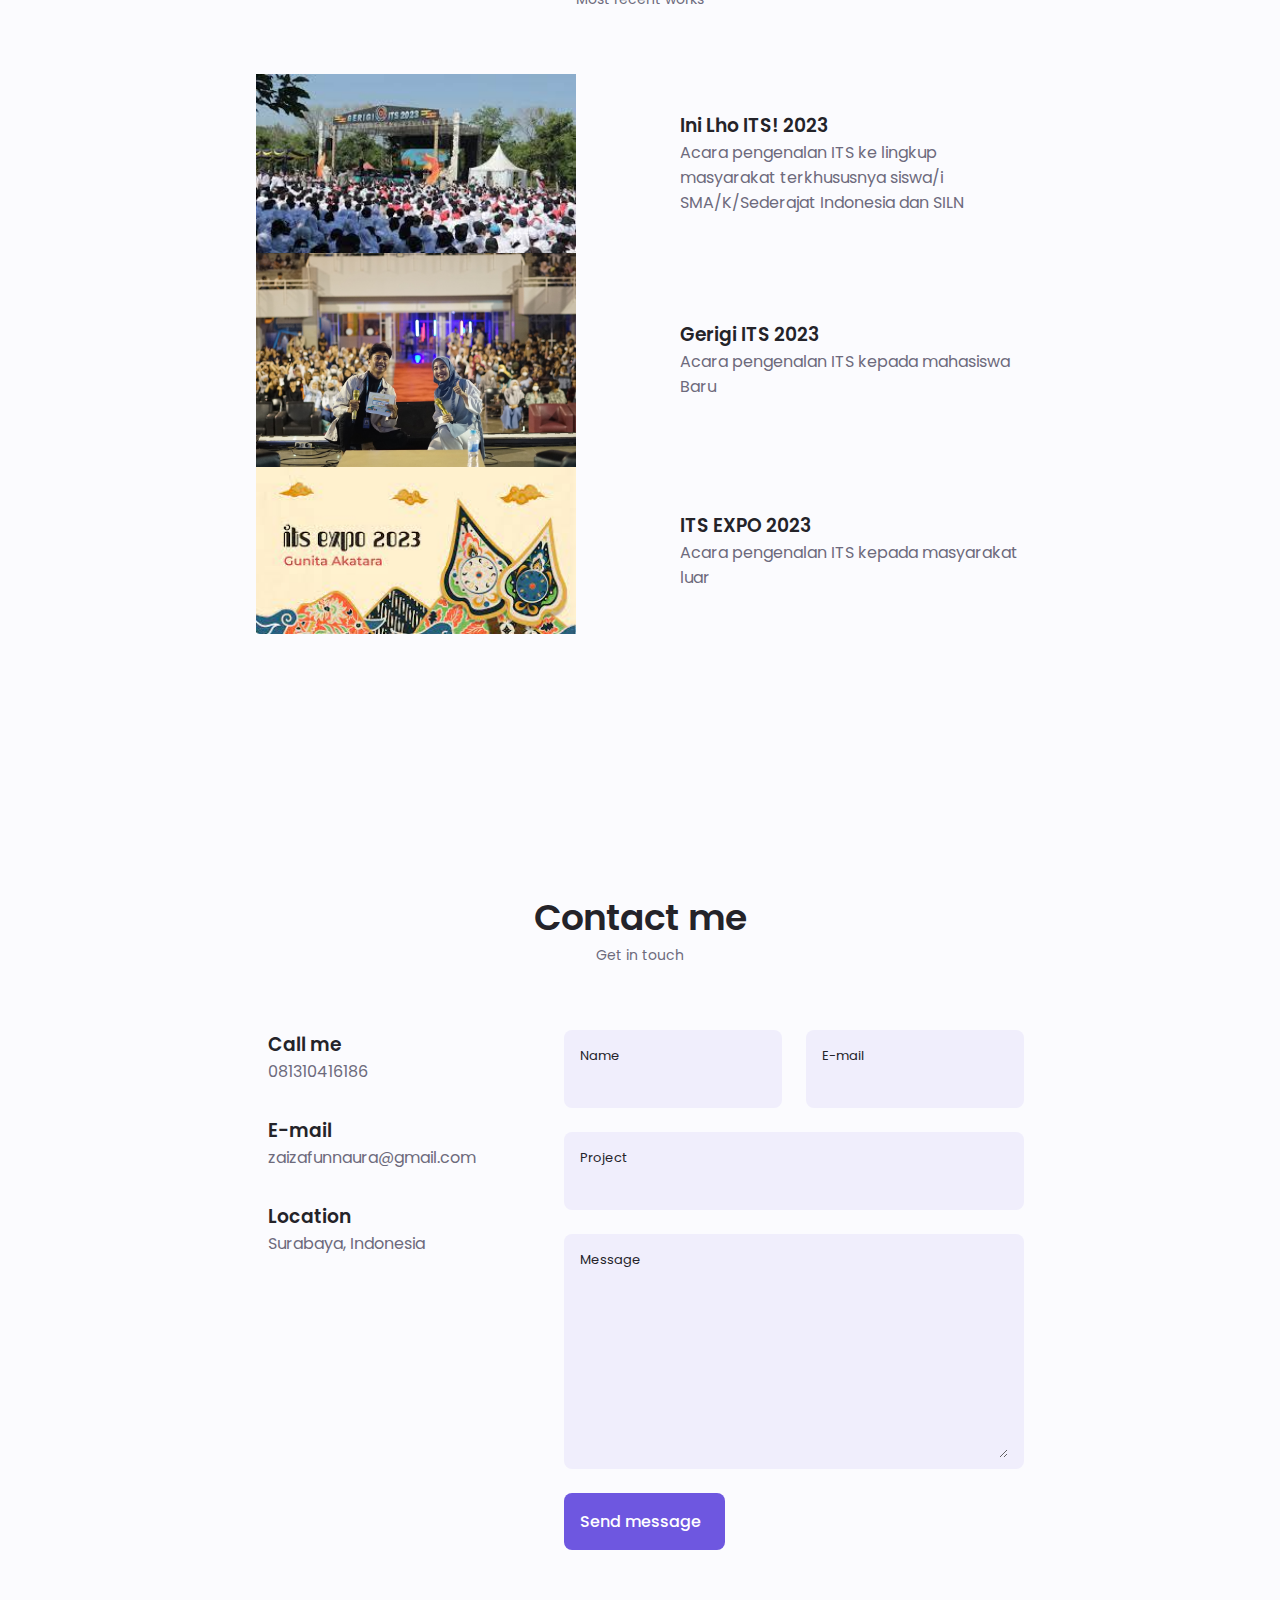
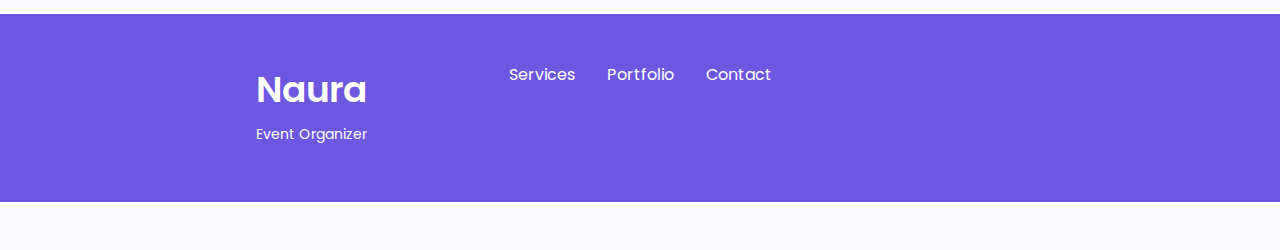
==== commit d9e8ea04: "lass" ====
--- a/index.html
+++ b/index.html
@@ -136,7 +136,7 @@
                       </div>
                     </div>
                     <div class="about__buttons ">
-                      <a download="" href="pdf/cv.pdf" class="button button--flex">
+                      <a download="" href="pdf/cv.pdf" class="button button--flex"> Review My CV
                         <i class="uil uil-download-alt"></i>
                       </a>
                     </div>
@@ -150,7 +150,7 @@
 
               <div class="skills__container container grid">
                 <div>
-                  <!--skil 1-->>
+                  <!--skil 1-->
                   <div class="skills__content skills__open">
                     <div class="skills__header">
                       <i class="uil uil-brackets-curly skills__icon"></i>
@@ -205,7 +205,7 @@
                       </div>
                     </div>
                   </div>
-                  <!--skil 2-->>
+                  <!--skil 2-->
                   <div class="skills__content skills__close">
                     <div class="skills__header">
                       <i class="uil uil-english-to-chinese skills__icon"></i>
@@ -245,7 +245,7 @@
                           <span class="skills__number">7.5</span>
                         </div>
                         <div class="skills__bar">
-                          <span class="skills__percentage skills__listenning" ></span>
+                          <span class="skills__percentage skills__listening" ></span>
                         </div>
                       </div>
 
@@ -260,7 +260,7 @@
                       </div>
                     </div>
                   </div>
-                  <!--skil 3-->>
+                  <!--skil 3-->
                   <div class="skills__content skills__close">
                     <div class="skills__header">
                       <i class="uil uil-user-nurse skills__icon"></i>
@@ -325,8 +325,8 @@
           <!--==================== SERVICES 1 ====================-->  
           <div class="services__content">
               <div>
-                  <i class="uil uil-web-grid services__icon"></i>
-                  <h3 class="services__title">UI/UX <br> Designer</h3>
+                  <i class="uil uil-microphone services__icon"></i>
+                  <h3 class="services__title">Master Of  <br> Ceremony </h3>
               </div>
               <span class="button button--flex button--small button--link services__button">
                   View more
@@ -335,28 +335,30 @@
   
               <div class="services__modal">
                   <div class="services__modal-content">
-                      <h4 class="services__modal-title">UI/UX <br> Designer</h4>
+                      <h4 class="services__modal-title">Master Of  <br> Ceremony</h4>
                       <i class="uil uil-times services__modal-close"></i>
   
                       <ul class="services__modal-services grid">
                           <li class="services__modal-service">
                               <i class="uil uil-check-circle services__modal-icon"></i>
-                              <p>I develop the user interface.</p>
-                          </li>
-  
-                          <li class="services__modal-service">
-                              <i class="uil uil-check-circle services__modal-icon"></i>
-                              <p>Webpage development.</p>
-                          </li>
-  
-                          <li class="services__modal-service">
-                              <i class="uil uil-check-circle services__modal-icon"></i>
-                              <p>I create Ux element interactions.</p>
-                          </li>
-  
-                          <li class="services__modal-service">
-                              <i class="uil uil-check-circle services__modal-icon"></i>
-                              <p>I position your company brand.</p>
+                              <p>Script development
+                              </p>
+                          </li>
+  
+                          <li class="services__modal-service">
+                              <i class="uil uil-check-circle services__modal-icon"></i>
+                              <p>Stage presence
+                              </p>
+                          </li>
+  
+                          <li class="services__modal-service">
+                              <i class="uil uil-check-circle services__modal-icon"></i>
+                              <p>Audience interaction</p>
+                          </li>
+  
+                          <li class="services__modal-service">
+                              <i class="uil uil-check-circle services__modal-icon"></i>
+                              <p>Event coordination</p>
                           </li>
                       </ul>
                   </div>
@@ -366,8 +368,8 @@
           <!--==================== SERVICES 2 ====================-->  
           <div class="services__content">
               <div>
-                  <i class="uil uil-arrow services__icon"></i>
-                  <h3 class="services__title">Frontend <br> Developer</h3>
+                  <i class="uil uil-clipboard services__icon"></i>
+                  <h3 class="services__title">Event <br> Organizer</h3>
               </div>
               <span class="button button--flex button--small button--link services__button">
                   View more
@@ -376,28 +378,28 @@
   
               <div class="services__modal">
                   <div class="services__modal-content">
-                      <h4 class="services__modal-title">Frontend <br> Developer</h4>
+                      <h4 class="services__modal-title">Event <br> Organizer</h4>
                       <i class="uil uil-times services__modal-close"></i>
   
                       <ul class="services__modal-services grid">
                           <li class="services__modal-service">
                               <i class="uil uil-check-circle services__modal-icon"></i>
-                              <p>I develop the user interface.</p>
-                          </li>
-  
-                          <li class="services__modal-service">
-                              <i class="uil uil-check-circle services__modal-icon"></i>
-                              <p>Webpage development.</p>
-                          </li>
-  
-                          <li class="services__modal-service">
-                              <i class="uil uil-check-circle services__modal-icon"></i>
-                              <p>I create Ux element interactions.</p>
-                          </li>
-  
-                          <li class="services__modal-service">
-                              <i class="uil uil-check-circle services__modal-icon"></i>
-                              <p>I position your company brand.</p>
+                              <p>Venue selection</p>
+                          </li>
+  
+                          <li class="services__modal-service">
+                              <i class="uil uil-check-circle services__modal-icon"></i>
+                              <p>Logistics management</p>
+                          </li>
+  
+                          <li class="services__modal-service">
+                              <i class="uil uil-check-circle services__modal-icon"></i>
+                              <p>Program planning </p>
+                          </li>
+  
+                          <li class="services__modal-service">
+                              <i class="uil uil-check-circle services__modal-icon"></i>
+                              <p>Budget management</p>
                           </li>
                       </ul>
                   </div>
@@ -407,8 +409,8 @@
           <!--==================== SERVICES 3 ====================-->  
           <div class="services__content">
               <div>
-                  <i class="uil uil-pen services__icon"></i>
-                  <h3 class="services__title">Branding <br> Designer</h3>
+                  <i class="uil uil-podium services__icon"></i>
+                  <h3 class="services__title">Speaking (EN) <br> Mentor</h3>
               </div>
               <span class="button button--flex button--small button--link services__button">
                   View more
@@ -417,28 +419,29 @@
   
               <div class="services__modal">
                   <div class="services__modal-content">
-                      <h4 class="services__modal-title">Branding <br> Designer</h4>
+                      <h4 class="services__modal-title">Speaking (EN) <br> Mentor</h4>
                       <i class="uil uil-times services__modal-close"></i>
   
                       <ul class="services__modal-services grid">
                           <li class="services__modal-service">
                               <i class="uil uil-check-circle services__modal-icon"></i>
-                              <p>I develop the user interface.</p>
-                          </li>
-  
-                          <li class="services__modal-service">
-                              <i class="uil uil-check-circle services__modal-icon"></i>
-                              <p>Webpage development.</p>
-                          </li>
-  
-                          <li class="services__modal-service">
-                              <i class="uil uil-check-circle services__modal-icon"></i>
-                              <p>I create Ux element interactions.</p>
-                          </li>
-  
-                          <li class="services__modal-service">
-                              <i class="uil uil-check-circle services__modal-icon"></i>
-                              <p>I position your company brand.</p>
+                              <p>Personalized Coaching</p>
+                          </li>
+  
+                          <li class="services__modal-service">
+                              <i class="uil uil-check-circle services__modal-icon"></i>
+                              <p>Accent Reduction</p>
+                          </li>
+  
+                          <li class="services__modal-service">
+                              <i class="uil uil-check-circle services__modal-icon"></i>
+                              <p>Conversational skills</p>
+                          </li>
+  
+                          <li class="services__modal-service">
+                              <i class="uil uil-check-circle services__modal-icon"></i>
+                              <p>Presentation training
+                              </p>
                           </li>
                       </ul>
                   </div>
@@ -458,65 +461,36 @@
           <!--==================== PORTFOLIO 1 ====================-->
           
               <div class="portfolio__content grid swiper-slide">
-                  <img src="assets/img/portfolio1.jpg" alt="" class="portfolio__img">
+                  <img src="img/gerigi portfolio.jpeg" alt="" class="portfolio__img">
   
                   <div class="portfolio_">
-                      <h3 class="portfolio__title">Modern Website</h3>
-                      <p class="portfolio__description">Website adaptable to all devices, 
-                          with ui components and animated interactions.</p>
-                      <a href="#" class="button button--flex button--small portfolio__button">
-                          Demo
-                          <i class="uil uil-arrow-right button__icon"></i>
-                      </a>
+                      <h3 class="portfolio__title">Ini Lho ITS! 2023</h3>
+                      <p class="portfolio__description">Acara pengenalan ITS ke lingkup masyarakat terkhususnya siswa/i SMA/K/Sederajat Indonesia dan SILN </p>
                   </div>
               </div>
   
               <!--==================== PORTFOLIO 2 ====================-->
           
               <div class="portfolio__content grid swiper-slide">
-                  <img src="assets/img/portfolio2.jpg" alt="" class="portfolio__img">
+                  <img src="img/inilhoits potfolio.jpeg" alt="" class="portfolio__img">
   
                   <div class="portfolio_">
-                      <h3 class="portfolio__title">Brand design</h3>
-                      <p class="portfolio__description">Website adaptable to all devices, with 
-                          ui components and animated interactions.</p>
-                      <a href="#" class="button button--flex button--small portfolio__button">
-                          Demo
-                          <i class="uil uil-arrow-right button__icon"></i>
-                      </a>
+                      <h3 class="portfolio__title">Gerigi ITS 2023</h3>
+                      <p class="portfolio__description">Acara pengenalan ITS kepada mahasiswa Baru
+                      </p>
                   </div>
               </div>
   
               <!--==================== PORTFOLIO 3 ====================-->
           
               <div class="portfolio__content grid swiper-slide">
-                  <img src="assets/img/portfolio3.jpg" alt="" class="portfolio__img">
+                  <img src="img/itsepxo portfolio.jpeg" alt="" class="portfolio__img">
   
                   <div class="portfolio_">
-                      <h3 class="portfolio__title">Online store</h3>
-                      <p class="portfolio__description">Website adaptable to all devices, with 
-                          ui components and animated interactions.</p>
-                      <a href="#" class="button button--flex button--small portfolio__button">
-                          Demo
-                          <i class="uil uil-arrow-right button__icon"></i>
-                      </a>
-                  </div>
-              </div>
-                  </div>
-  
-              <!-- add arrows-->
-              <div class="swiper-button-next">
-                  <i class="uil uil-angle-right-b swiper-portfolio-icon"></i>
-              </div>
-  
-              <div class="swiper-button-prev">
-                  <i class="uil uil-angle-left-b swiper-portfolio-icon"></i>
-              </div>
-  
-              <!-- Add Pagination -->
-              <div class="swiper-pagination"></div>
-              
-          
+                      <h3 class="portfolio__title">ITS EXPO 2023</h3>
+                      <p class="portfolio__description">Acara pengenalan ITS kepada masyarakat luar </p>
+                  </div>
+              </div>
           </div>
   
           </section>
@@ -539,7 +513,7 @@
 
                       <div>
                           <h3 class="contact__title">Call me</h3>
-                          <span class="contatc__subtitle">(31) 99212-9446</span>
+                          <span class="contatc__subtitle">081310416186</span>
                       </div>
                   </div>
 
@@ -548,7 +522,7 @@
 
                       <div>
                           <h3 class="contact__title">E-mail</h3>
-                          <span class="contatc__subtitle">guilhermeb.regis@gmail.com</span>
+                          <span class="contatc__subtitle">zaizafunnaura@gmail.com</span>
                       </div>
                   </div>
 
@@ -557,7 +531,7 @@
 
                       <div>
                           <h3 class="contact__title">Location</h3>
-                          <span class="contatc__subtitle">Belo Horizonte, MG</span>
+                          <span class="contatc__subtitle">Surabaya, Indonesia 
                       </div>
                   </div>
               </div>
@@ -603,8 +577,8 @@
       <div class="footer__bg">
           <div class="footer__container container grid">
               <div>
-                  <h1 class="footer__title">Alexa</h1>
-                  <span class="footer__subtitle">Frontend developer</span>
+                  <h1 class="footer__title">Naura</h1>
+                  <span class="footer__subtitle">Event Organizer</span>
               </div>
 
               <ul class="footer__links">
@@ -631,8 +605,6 @@
                   </a>
               </div>
           </div>
-
-          <p class="footer__copy">&#169; Bedimcode. All rights reserved.</p>
       </div>
 
   </footer>
--- a/css/styles.css
+++ b/css/styles.css
@@ -501,10 +501,6 @@
     width: 100%;
 }
 
-.skills__mabacup{
-    width: 100%;
-}
-
 .skills__ilits{
     width: 100%;
 }
@@ -525,7 +521,7 @@
     width: 70%;
 }
 
-.skills__listenning{
+.skills__listening{
     width: 75%;
 }
 
@@ -662,64 +658,7 @@
 }
 
 /*==================== PORTFOLIO ====================*/
-.portfolio__container {
-    overflow: initial;
-}
-
-.portfolio__content {
-    padding: 0 1.5rem;
-}
-
-.portfolio__img {
-    width: 265px;
-    border-radius: .5rem;
-    justify-self: center;
-}
-
-.portfolio__title {
-    font-size: var(--h3-font-size);
-    margin-bottom: var(--mb-0-5);
-}
-
-.portfolio__description {
-    margin-bottom: var(--mb-0-75);
-}
-
-.portfolio__button:hover .button__icon {
-    transform: translateX(.25rem);
-}
-
-.swiper-button-prev::after, .swiper-button-next::after {
-    content: '';
-}
-
-.swiper-portfolio-icon {
-    font-size: 2rem;
-    color: var(--first-color);
-}
-
-.swiper-button-prev {
-    left: -.5rem;
-}
-
-.swiper-button-next {
-    right: -.5rem;
-}
-
-.swiper-container-horizontal > .swiper-pagination-bullets {
-    bottom: -2.5rem;
-}
-
-.swiper-pagination-bullet-active {
-    background-color: var(--first-color);
-
-}
-
-.swiper-button-prev, 
-.swiper-button-next,
-.swiper-pagination-bullet {
-    outline: none;
-}
+
 
 /*==================== CONTACT ME ====================*/
 .contact__container {
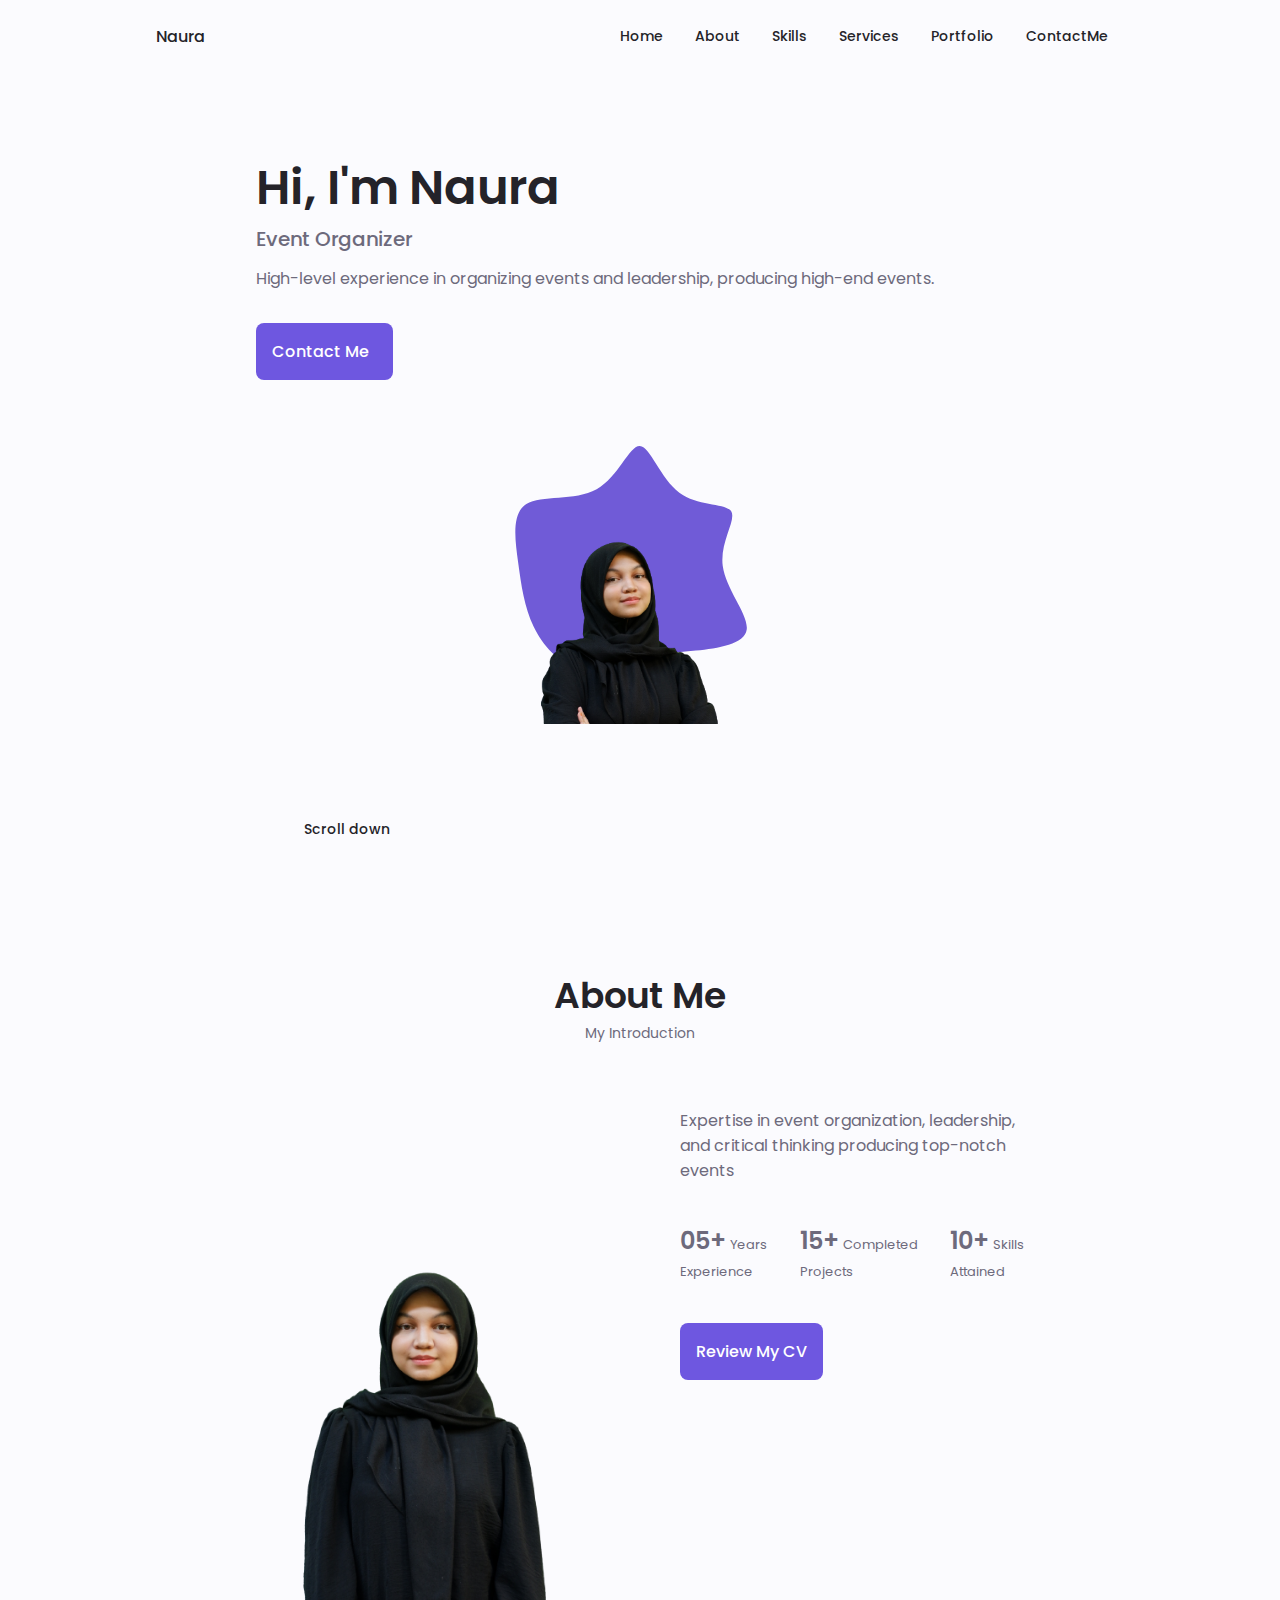
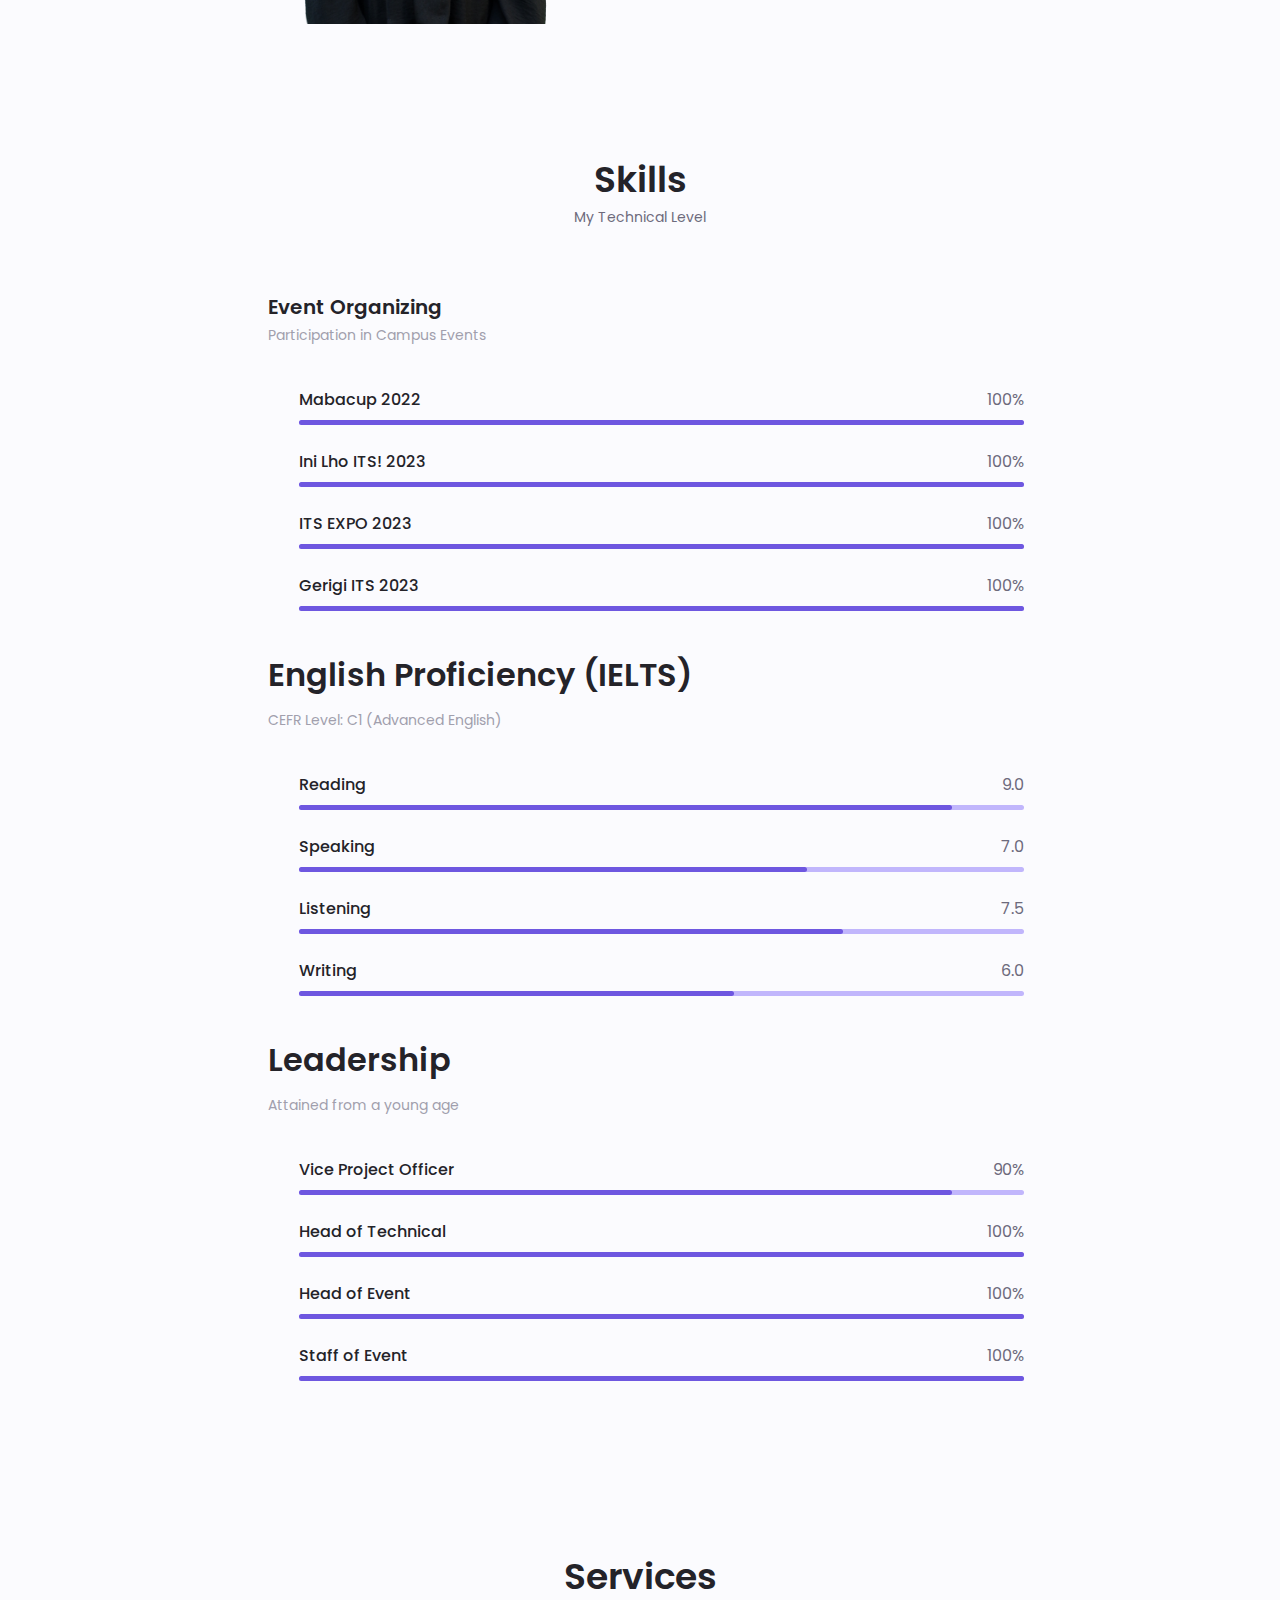
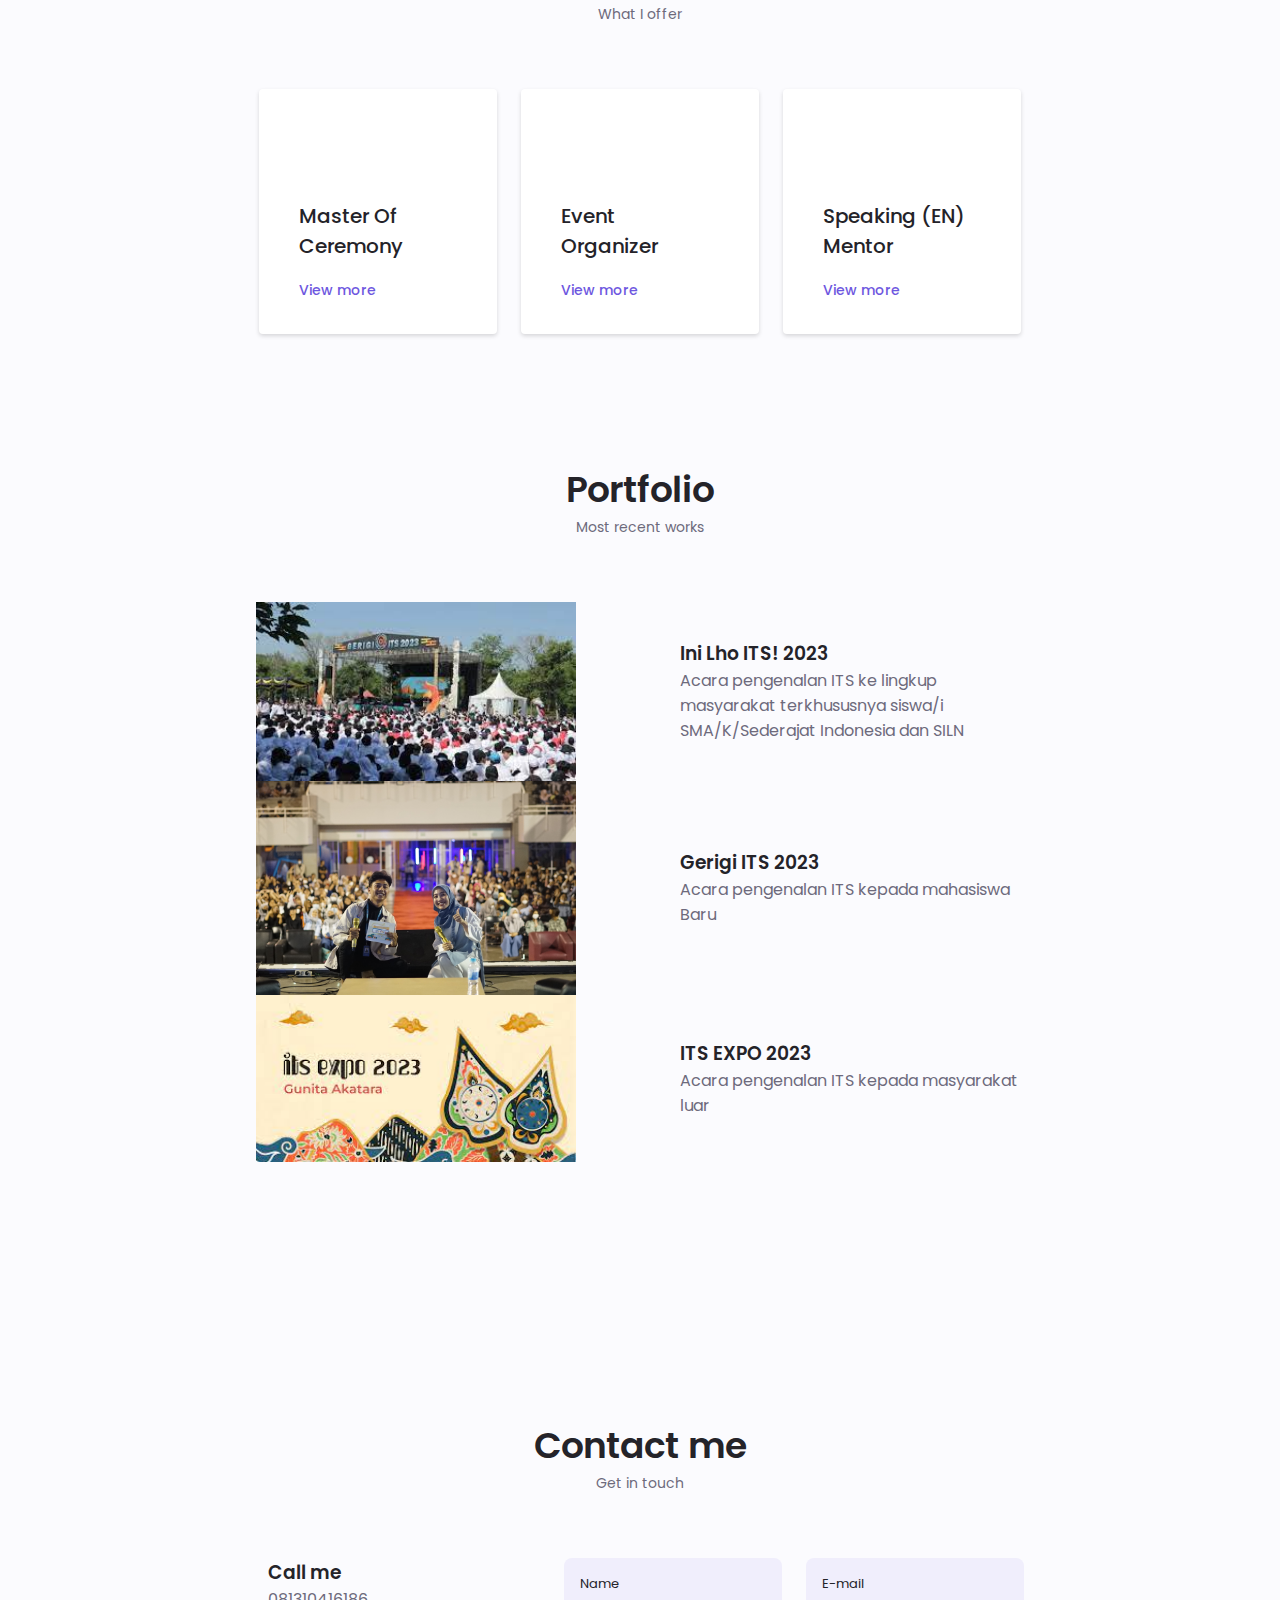
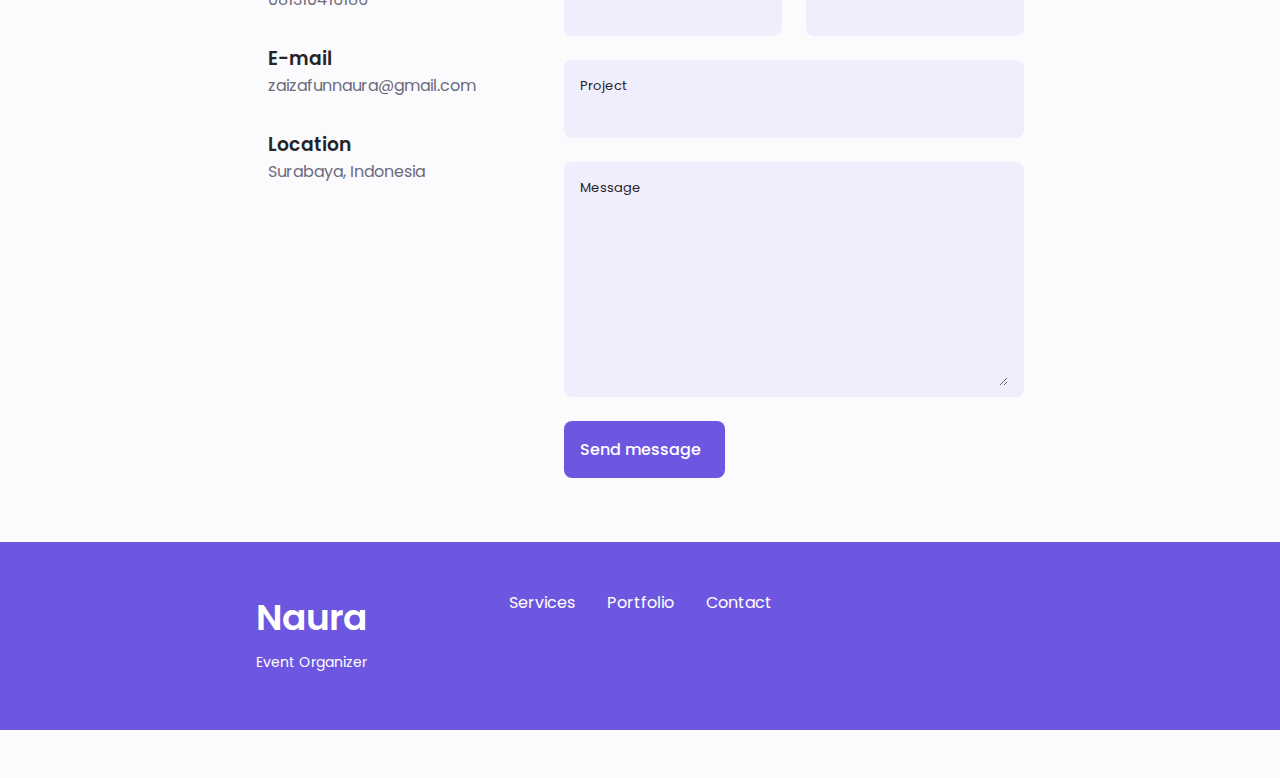
==== commit 4304ffc1: "loss" ====
--- a/index.html
+++ b/index.html
@@ -160,7 +160,7 @@
                         <span class="skills__subtitle">Participation in Campus Events</span>
                       </div>
 
-                      <i class="uil uil-angle-down skills__arrow"></i>
+                      <i class="uil uil-angle-double-down skills__arrow"></i>
                     </div>
 
                     <div class="skills__list grid">
@@ -206,7 +206,7 @@
                     </div>
                   </div>
                   <!--skil 2-->
-                  <div class="skills__content skills__close">
+                  <div class="skills__content skills__open">
                     <div class="skills__header">
                       <i class="uil uil-english-to-chinese skills__icon"></i>
 
@@ -215,7 +215,7 @@
                         <span class="skills__subtitle">CEFR Level: C1 (Advanced English)</span>
                       </div>
 
-                      <i class="uil uil-angle-down skills__arrow"></i>
+                      <i class="uil uil-angle-double-down skills__arrow"></i>
                     </div>
 
                     <div class="skills__list grid">
@@ -261,7 +261,7 @@
                     </div>
                   </div>
                   <!--skil 3-->
-                  <div class="skills__content skills__close">
+                  <div class="skills__content skills__open">
                     <div class="skills__header">
                       <i class="uil uil-user-nurse skills__icon"></i>
 
@@ -270,7 +270,7 @@
                         <span class="skills__subtitle">Attained from a young age</span>
                       </div>
 
-                      <i class="uil uil-angle-down skills__arrow"></i>
+                      <i class="uil uil-angle-double-down skills__arrow"></i>
                     </div>
 
                     <div class="skills__list grid">
--- a/css/styles.css
+++ b/css/styles.css
@@ -555,9 +555,7 @@
     margin-bottom: var(--mb-2-5);
 }
 
-.skills__open .skills__arrow{
-    transform: rotate(-180deg);
-}
+
 
 /*==================== SERVICES ====================*/
 .services__container{
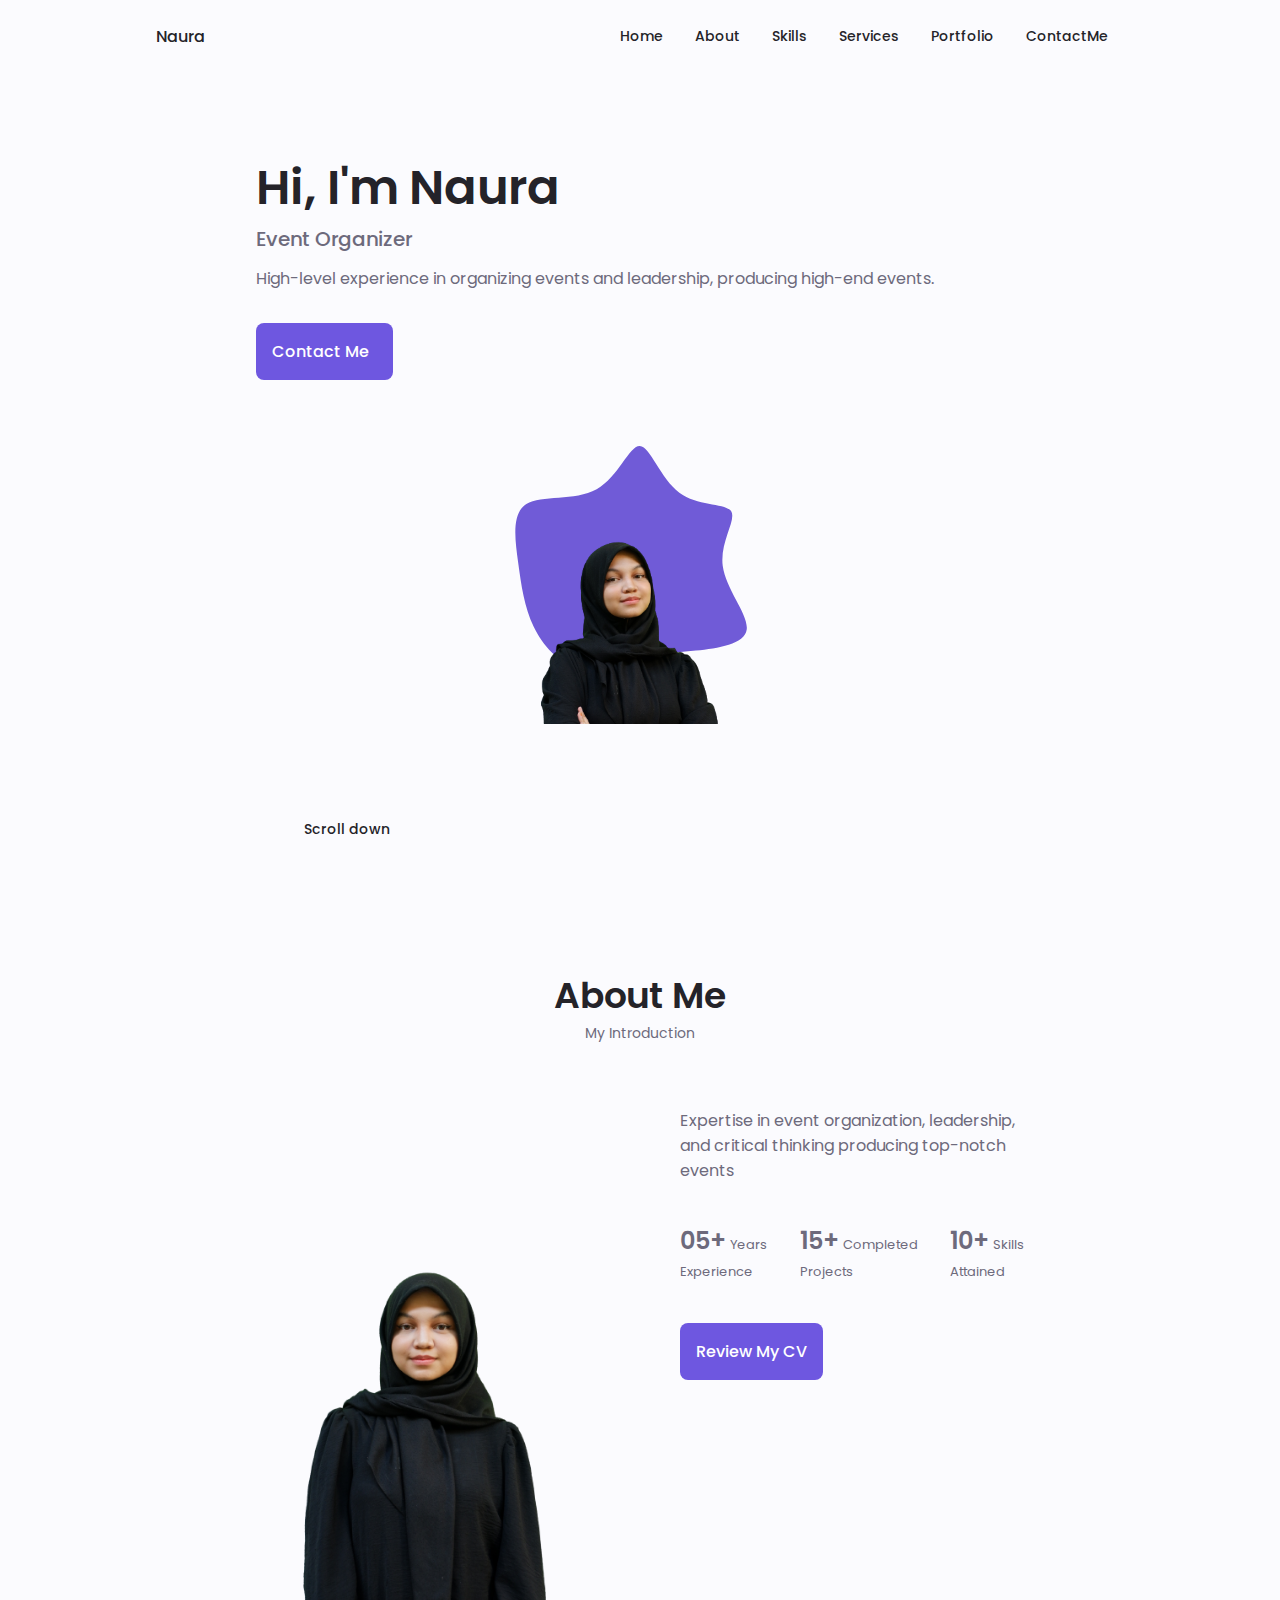
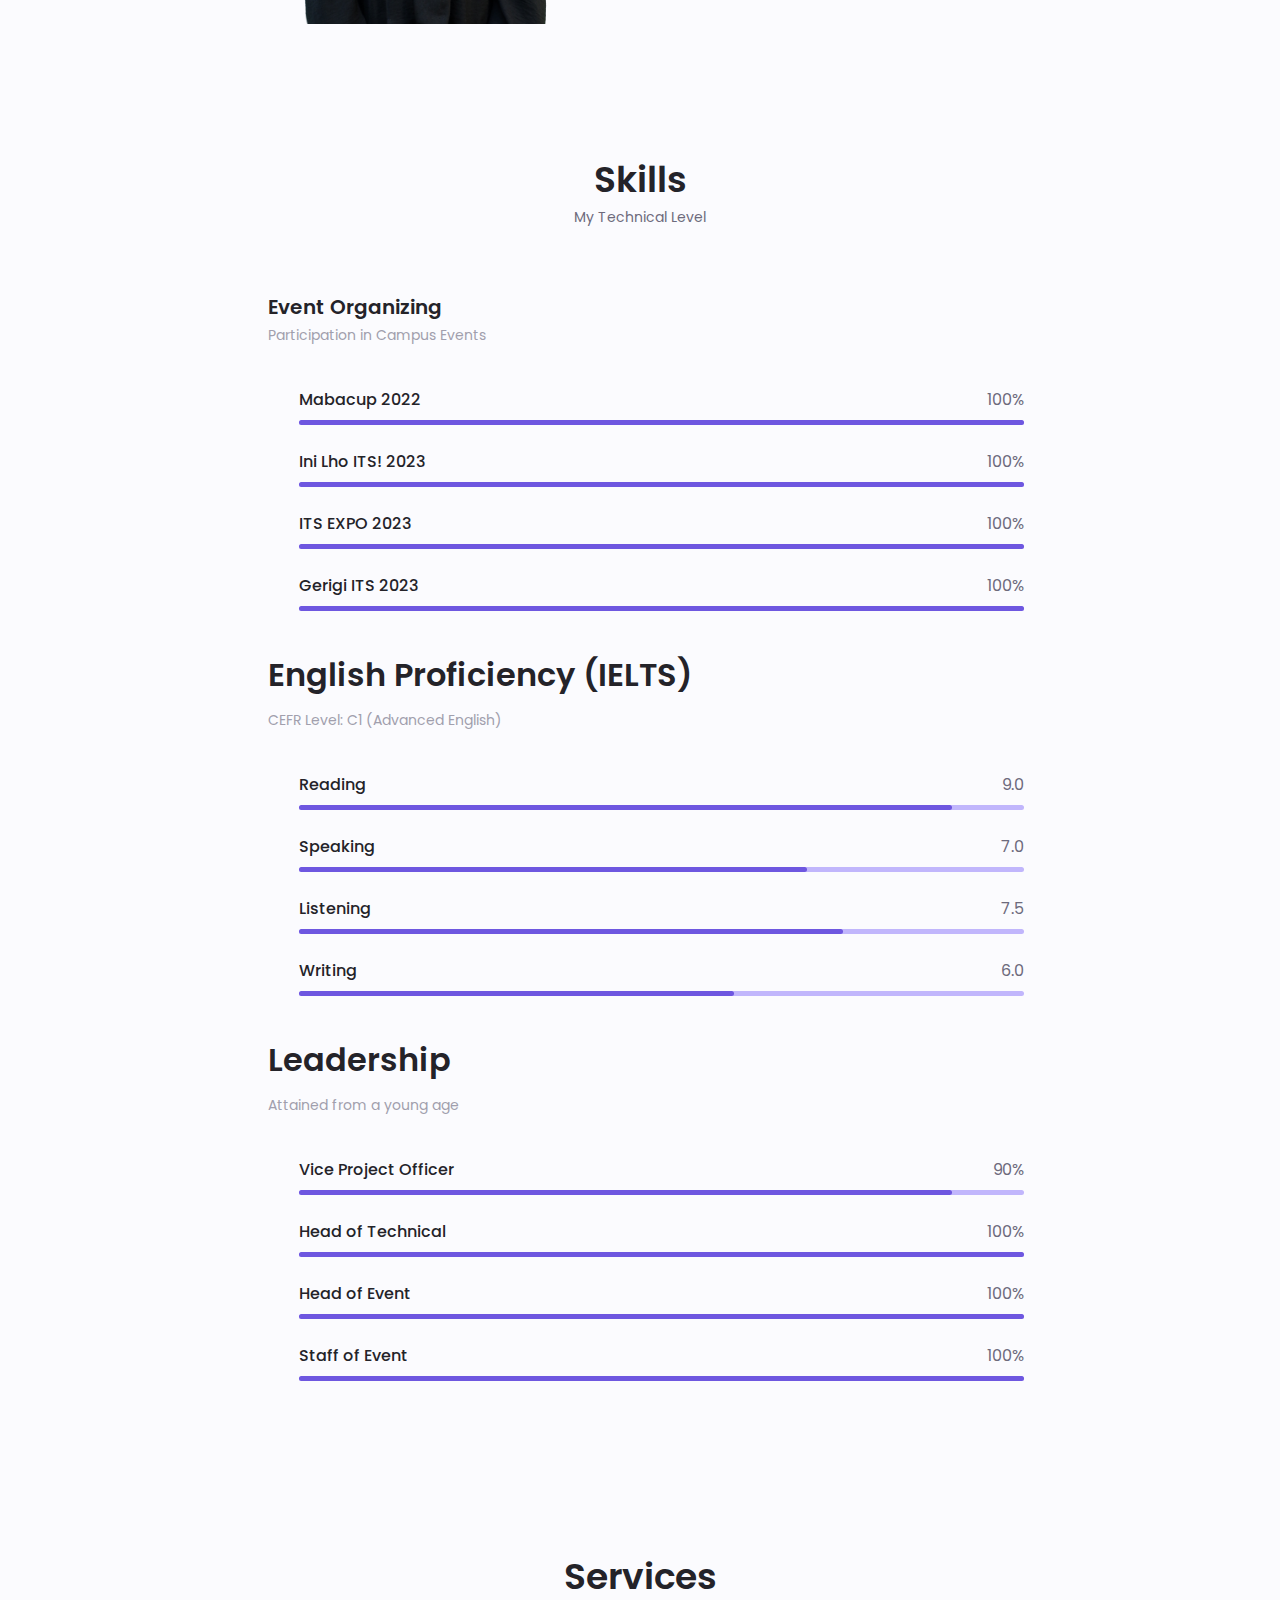
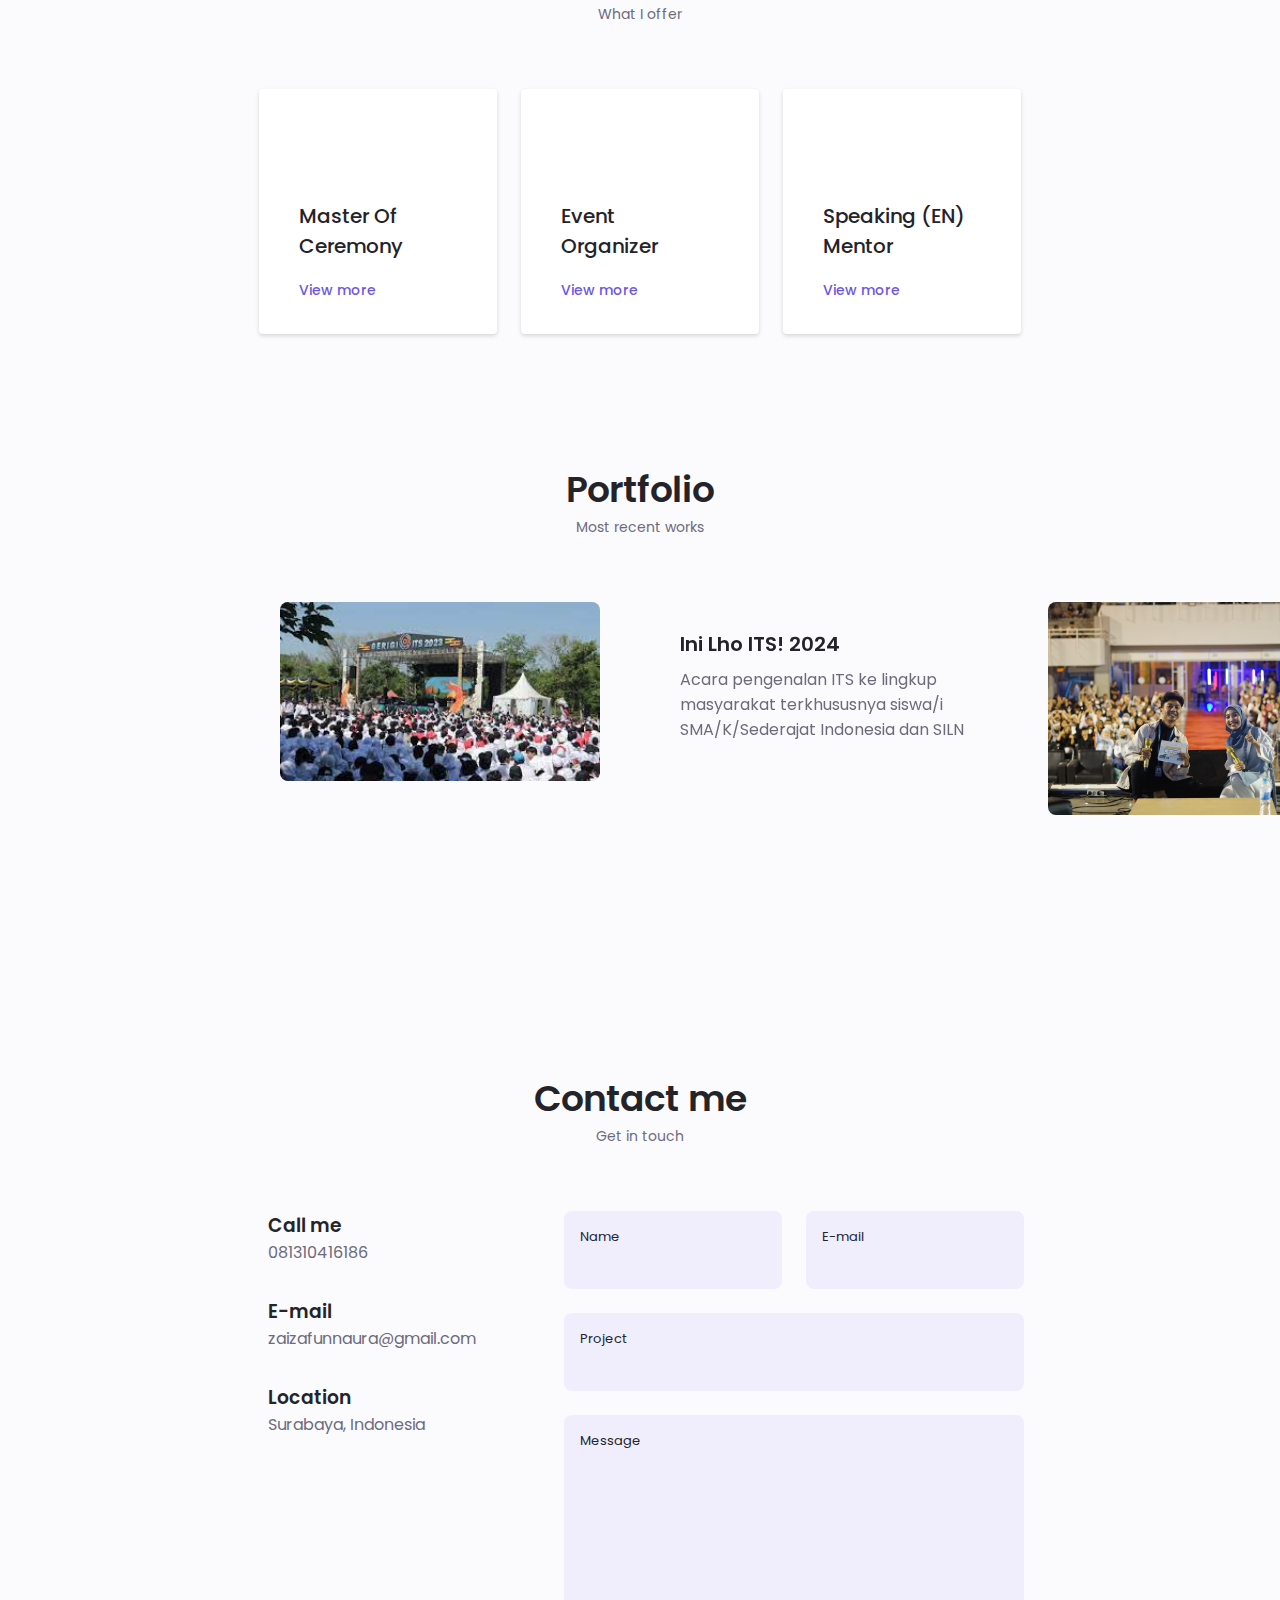
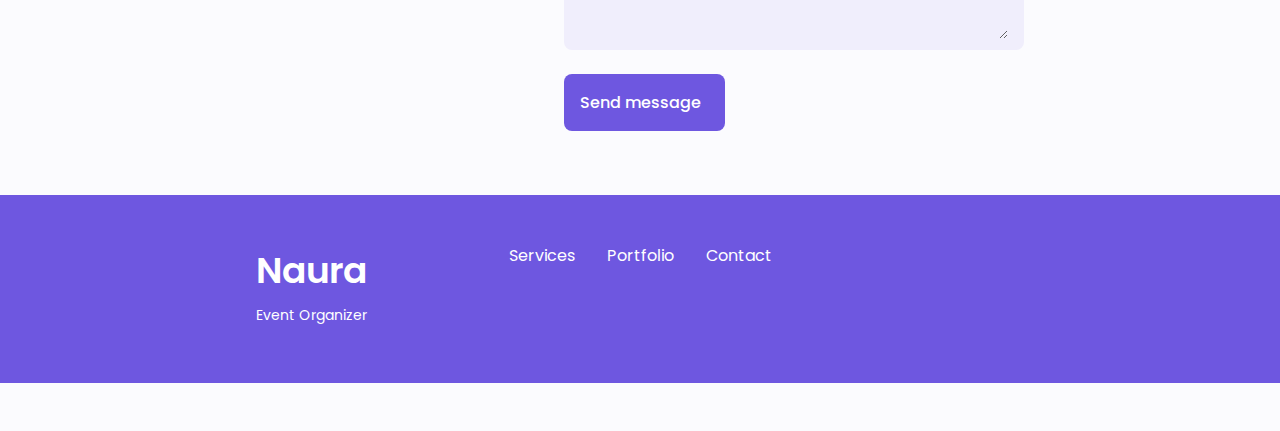
==== commit f9bc8c5e: "dah" ====
--- a/index.html
+++ b/index.html
@@ -8,10 +8,10 @@
         <link rel="stylesheet" href="https://unicons.iconscout.com/release/v4.0.8/css/line.css">
         
         <!-- ==================== SWIPER CSS ==================== -->
-        <link rel="stylesheet" href="css/styles.css">
+        <link rel="stylesheet" href="css/swiper-bundle.min.css">
         
         <!-- ==================== CSS ==================== -->
-        <link rel="stylesheet" href="">
+        <link rel="stylesheet" href="css/styles.css">
 
         <title>Naura's Portfolio</title>
     </head>
@@ -450,51 +450,67 @@
               </div>
           </section>
 
-            <!-- ==================== PORTFOLIO ==================== -->
-            <section class="portfolio section" id="portfolio">
-
-              <h2 class="section__title">Portfolio</h2>
-              <span class="section__subtitle">Most recent works</span>
-  
-              <div class="portfolio__container container swiper-container">
-                  <div class="swiper-wrapper">
-          <!--==================== PORTFOLIO 1 ====================-->
+          <!--==================== PORTFOLIO ====================-->
+        <section class="portfolio section" id="portfolio">
+
+          <h2 class="section__title">Portfolio</h2>
+          <span class="section__subtitle">Most recent works</span>
+
+          <div class="portfolio__container container swiper-container">
+              <div class="swiper-wrapper">
+      <!--==================== PORTFOLIO 1 ====================-->
+      
+          <div class="portfolio__content grid swiper-slide">
+              <img src="img/gerigi portfolio.jpeg" alt="" class="portfolio__img">
+
+              <div class="portfolio_">
+                  <h3 class="portfolio__title">Ini Lho ITS! 2024</h3>
+                  <p class="portfolio__description">Acara pengenalan ITS ke lingkup masyarakat terkhususnya siswa/i SMA/K/Sederajat Indonesia dan SILN
+                  </p>
+              </div>
+          </div>
+
+          <!--==================== PORTFOLIO 2 ====================-->
+      
+          <div class="portfolio__content grid swiper-slide">
+              <img src="img/inilhoits potfolio.jpeg" alt="" class="portfolio__img">
+
+              <div class="portfolio_">
+                  <h3 class="portfolio__title">Gerigi ITS 2023</h3>
+                  <p class="portfolio__description">Acara pengenalan ITS kepada mahasiswa Baru</p>
+                  
+              </div>
+          </div>
+
+          <!--==================== PORTFOLIO 3 ====================-->
+      
+          <div class="portfolio__content grid swiper-slide">
+              <img src="img/itsepxo portfolio.jpeg" alt="" class="portfolio__img">
+
+              <div class="portfolio_">
+                  <h3 class="portfolio__title">ITS EXPO 2023</h3>
+                  <p class="portfolio__description">Acara pengenalan ITS kepada masyarakat luar </p>
+              </div>
+          </div>
+              </div>
+
+          <!-- add arrows-->
+          <div class="swiper-button-next">
+              <i class="uil uil-angle-right-b swiper-portfolio-icon"></i>
+          </div>
+
+          <div class="swiper-button-prev">
+              <i class="uil uil-angle-left-b swiper-portfolio-icon"></i>
+          </div>
+
+          <!-- Add Pagination -->
+          <div class="swiper-pagination"></div>
           
-              <div class="portfolio__content grid swiper-slide">
-                  <img src="img/gerigi portfolio.jpeg" alt="" class="portfolio__img">
-  
-                  <div class="portfolio_">
-                      <h3 class="portfolio__title">Ini Lho ITS! 2023</h3>
-                      <p class="portfolio__description">Acara pengenalan ITS ke lingkup masyarakat terkhususnya siswa/i SMA/K/Sederajat Indonesia dan SILN </p>
-                  </div>
-              </div>
-  
-              <!--==================== PORTFOLIO 2 ====================-->
-          
-              <div class="portfolio__content grid swiper-slide">
-                  <img src="img/inilhoits potfolio.jpeg" alt="" class="portfolio__img">
-  
-                  <div class="portfolio_">
-                      <h3 class="portfolio__title">Gerigi ITS 2023</h3>
-                      <p class="portfolio__description">Acara pengenalan ITS kepada mahasiswa Baru
-                      </p>
-                  </div>
-              </div>
-  
-              <!--==================== PORTFOLIO 3 ====================-->
-          
-              <div class="portfolio__content grid swiper-slide">
-                  <img src="img/itsepxo portfolio.jpeg" alt="" class="portfolio__img">
-  
-                  <div class="portfolio_">
-                      <h3 class="portfolio__title">ITS EXPO 2023</h3>
-                      <p class="portfolio__description">Acara pengenalan ITS kepada masyarakat luar </p>
-                  </div>
-              </div>
-          </div>
-  
-          </section>
-  
+      
+      </div>
+
+      </section>  
+
             <!-- ==================== CONTACT ME ==================== -->
             <section class="contact section" id="contact">
 
--- a/css/styles.css
+++ b/css/styles.css
@@ -656,6 +656,93 @@
 }
 
 /*==================== PORTFOLIO ====================*/
+.portfolio__container {
+    overflow: initial;
+}
+
+.portfolio__content {
+    padding: 0 1.5rem;
+}
+
+.portfolio__img {
+    width: 265px;
+    border-radius: .5rem;
+    justify-self: center;
+}
+
+.portfolio__title {
+    font-size: var(--h3-font-size);
+    margin-bottom: var(--mb-0-5);
+}
+
+.portfolio__description {
+    margin-bottom: var(--mb-0-75);
+}
+
+.portfolio__button:hover .button__icon {
+    transform: translateX(.25rem);
+}
+
+.swiper-button-prev::after, .swiper-button-next::after {
+    content: '';
+}
+
+.swiper-portfolio-icon {
+    font-size: 2rem;
+    color: var(--first-color);
+}
+
+.swiper-button-prev {
+    left: -.5rem;
+}
+
+.swiper-button-next {
+    right: -.5rem;
+}
+
+.swiper-container-horizontal > .swiper-pagination-bullets {
+    bottom: -2.5rem;
+}
+
+.swiper-pagination-bullet-active {
+    background-color: var(--first-color);
+
+}
+
+.swiper-button-prev, 
+.swiper-button-next,
+.swiper-pagination-bullet {
+    outline: none;
+}
+/*==================== PROJECT IN MIND ====================*/
+.project {
+    text-align: center;
+}
+
+.project__bg {
+    background-color: var(--first-color-second);
+    padding-top: 3rem;
+}
+
+.project__title {
+    font-size: var(--h2-font-size);
+    margin-bottom: var(--mb-0-75);
+}
+
+.project__description {
+    margin-bottom: var(--mb-1-5);
+
+}
+
+.project__title, .project__description {
+    color: #FFF;
+}
+
+.project__img {
+    width: 232px;
+    justify-self: center;
+}
+
 
 
 /*==================== CONTACT ME ====================*/
